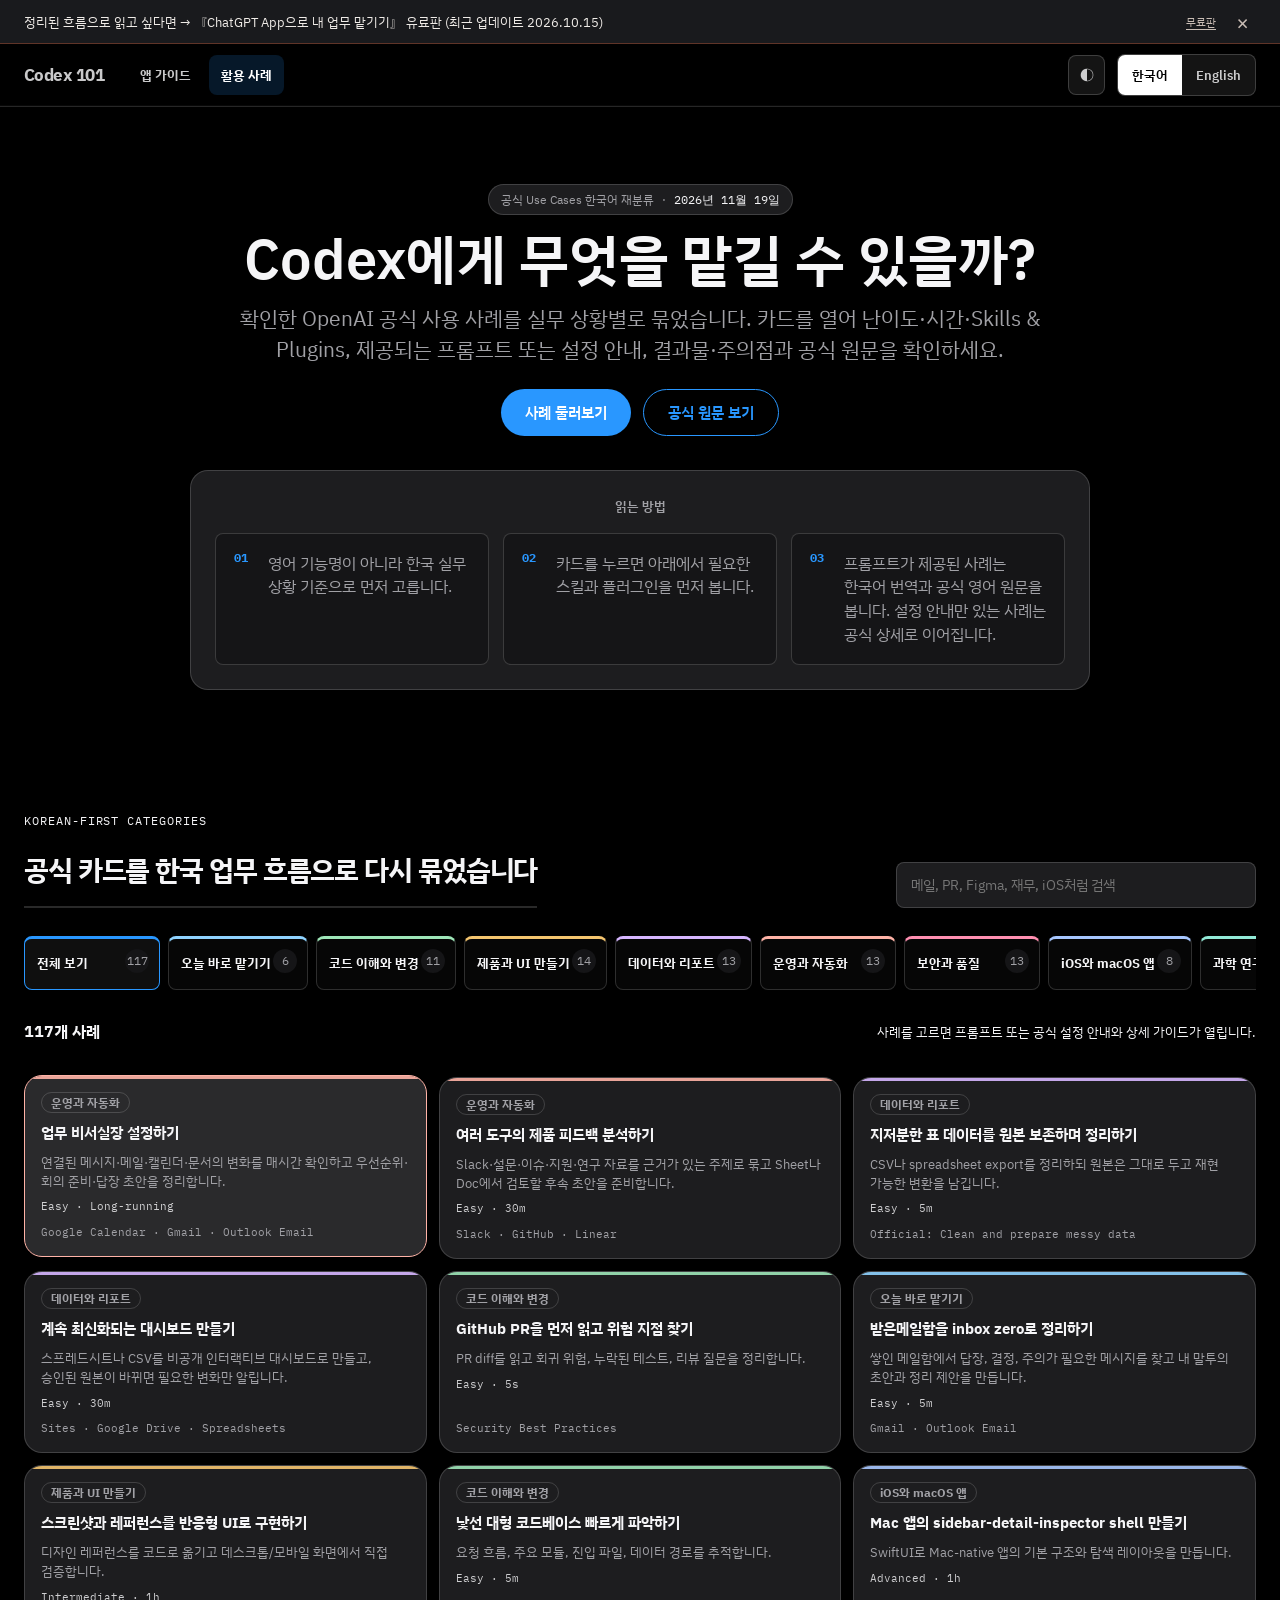
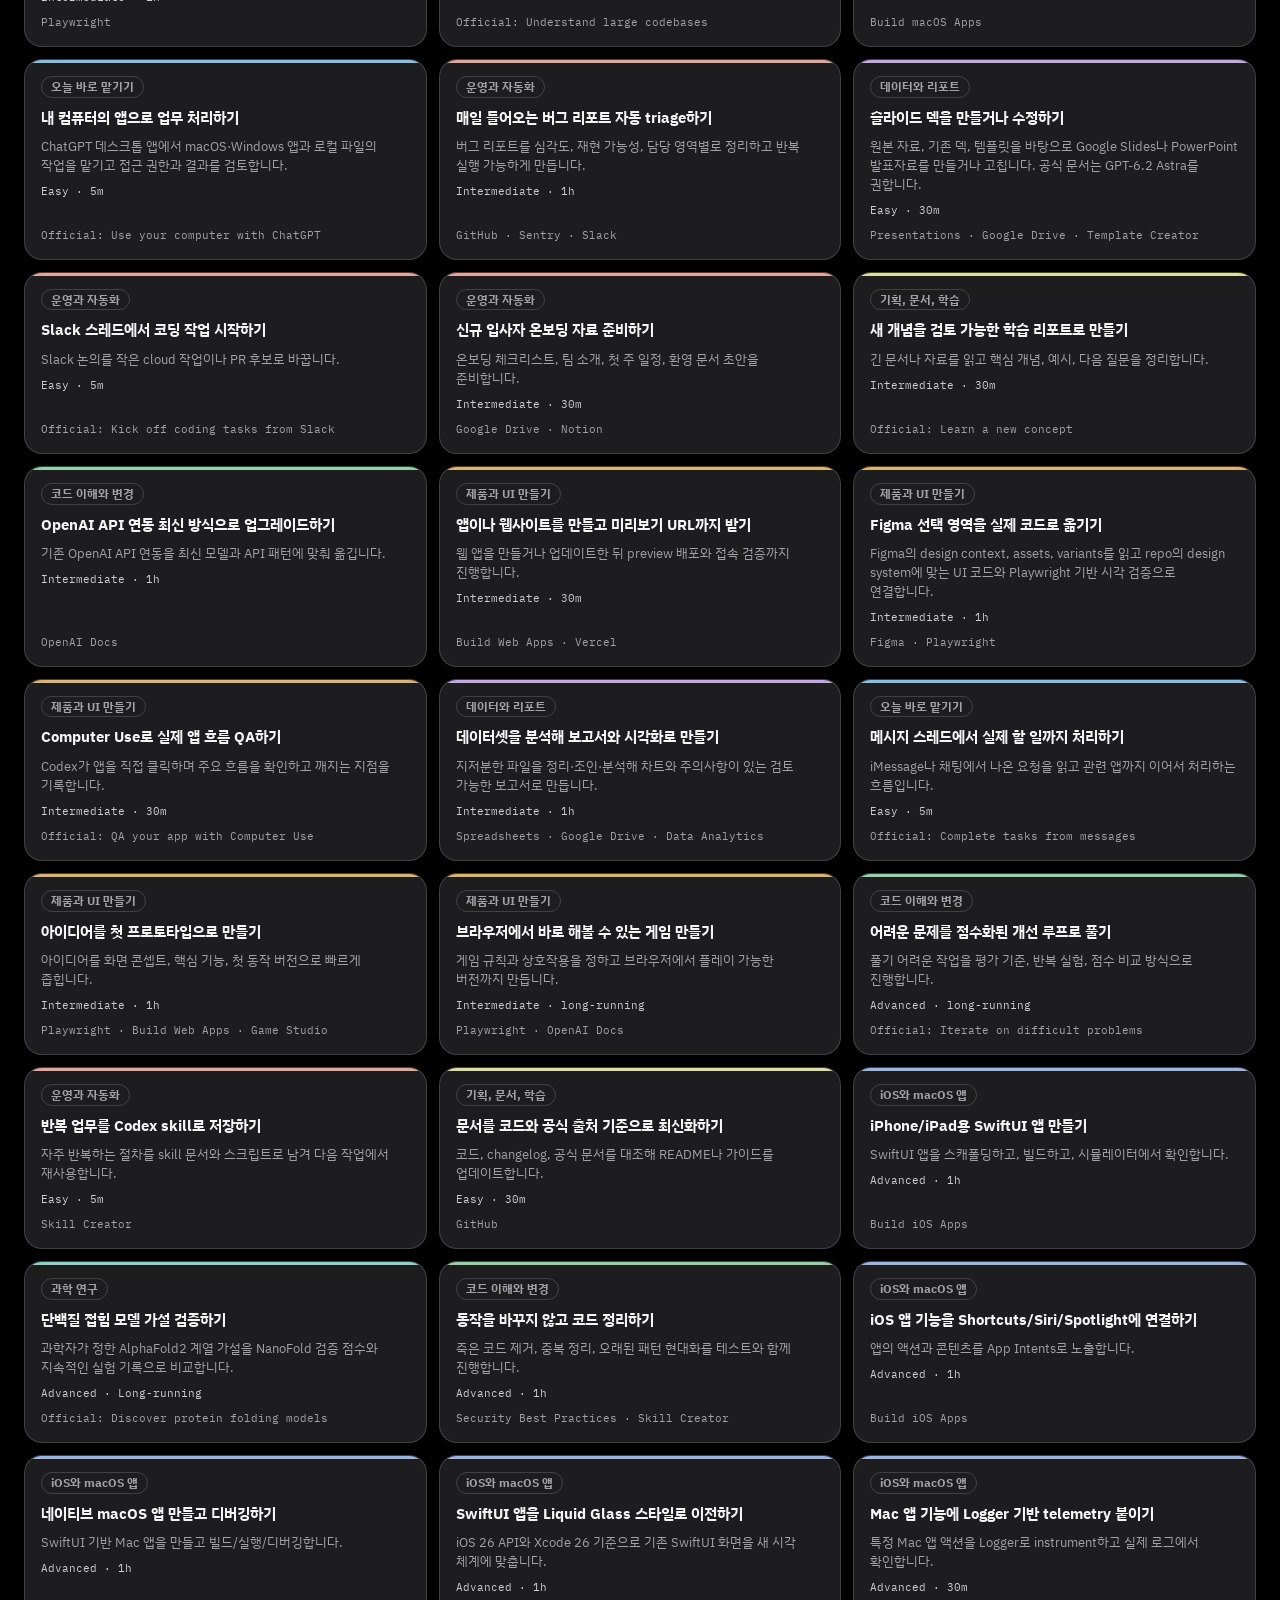
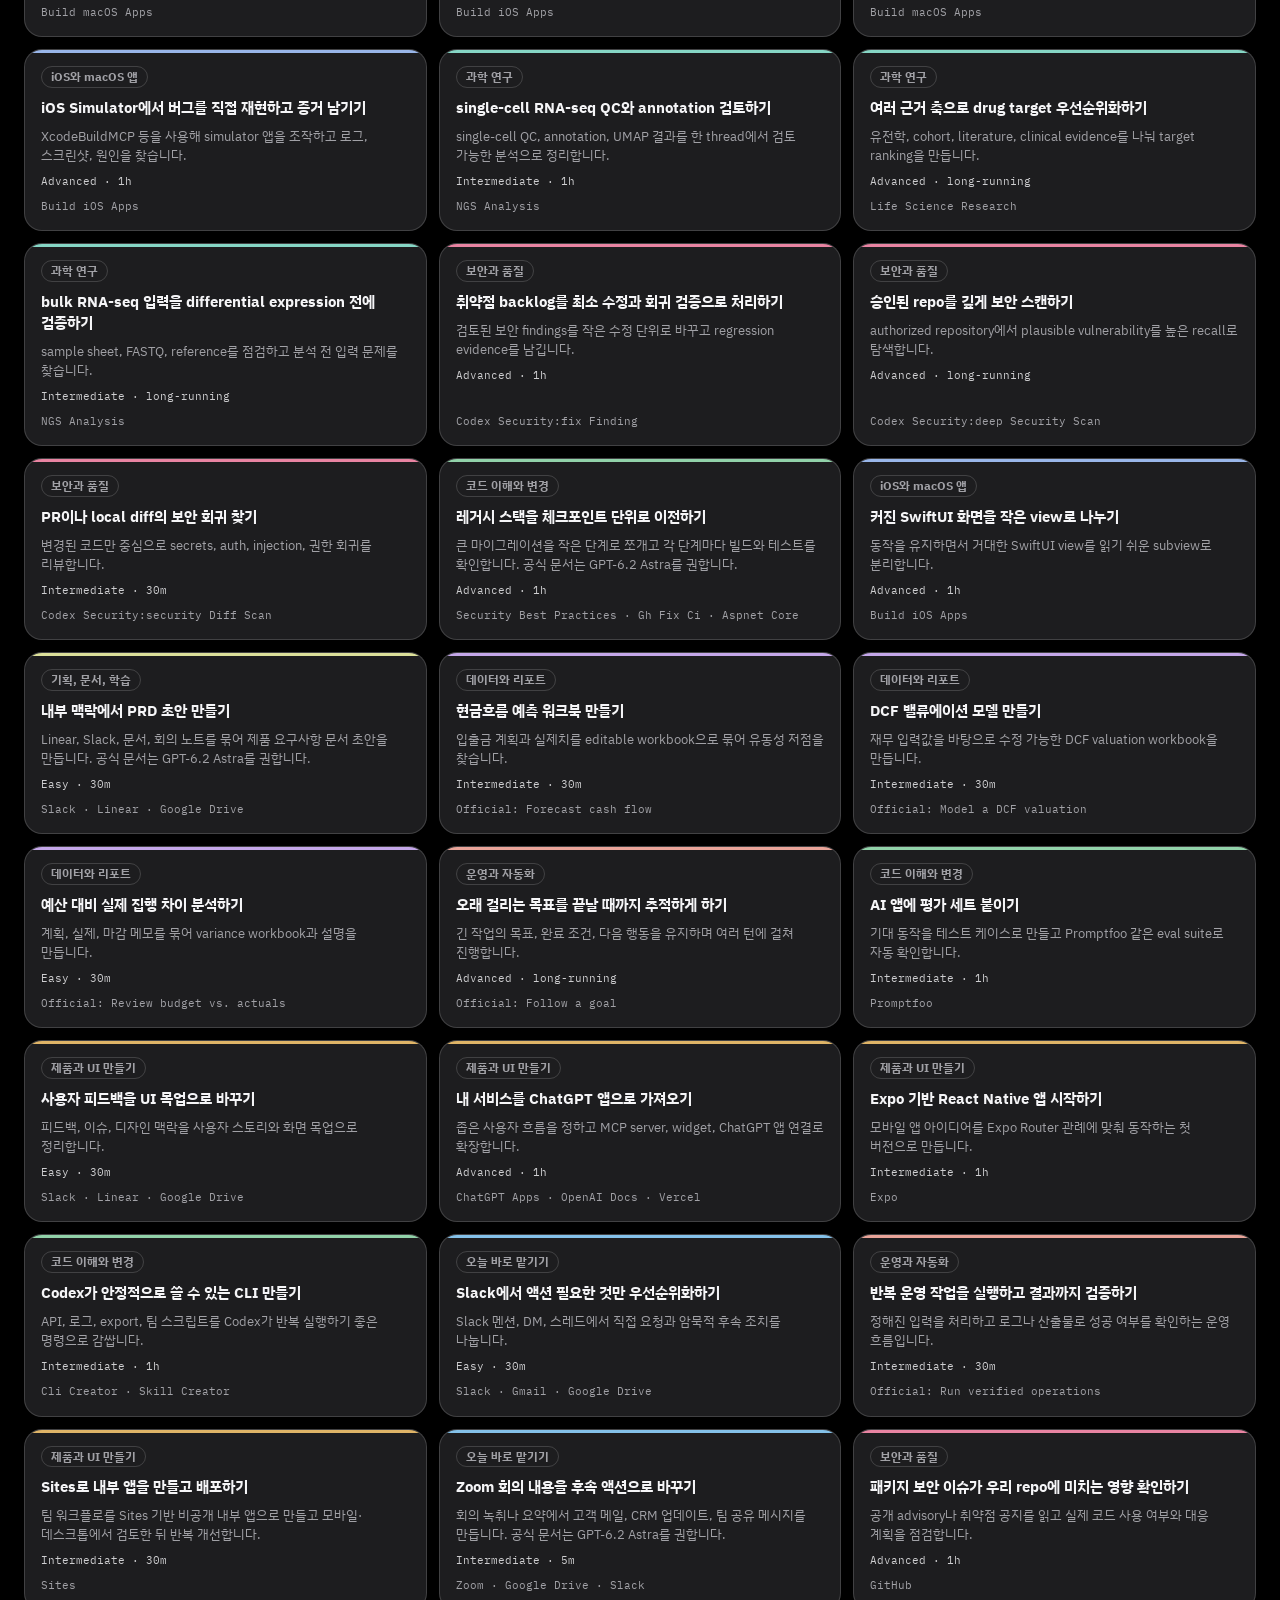
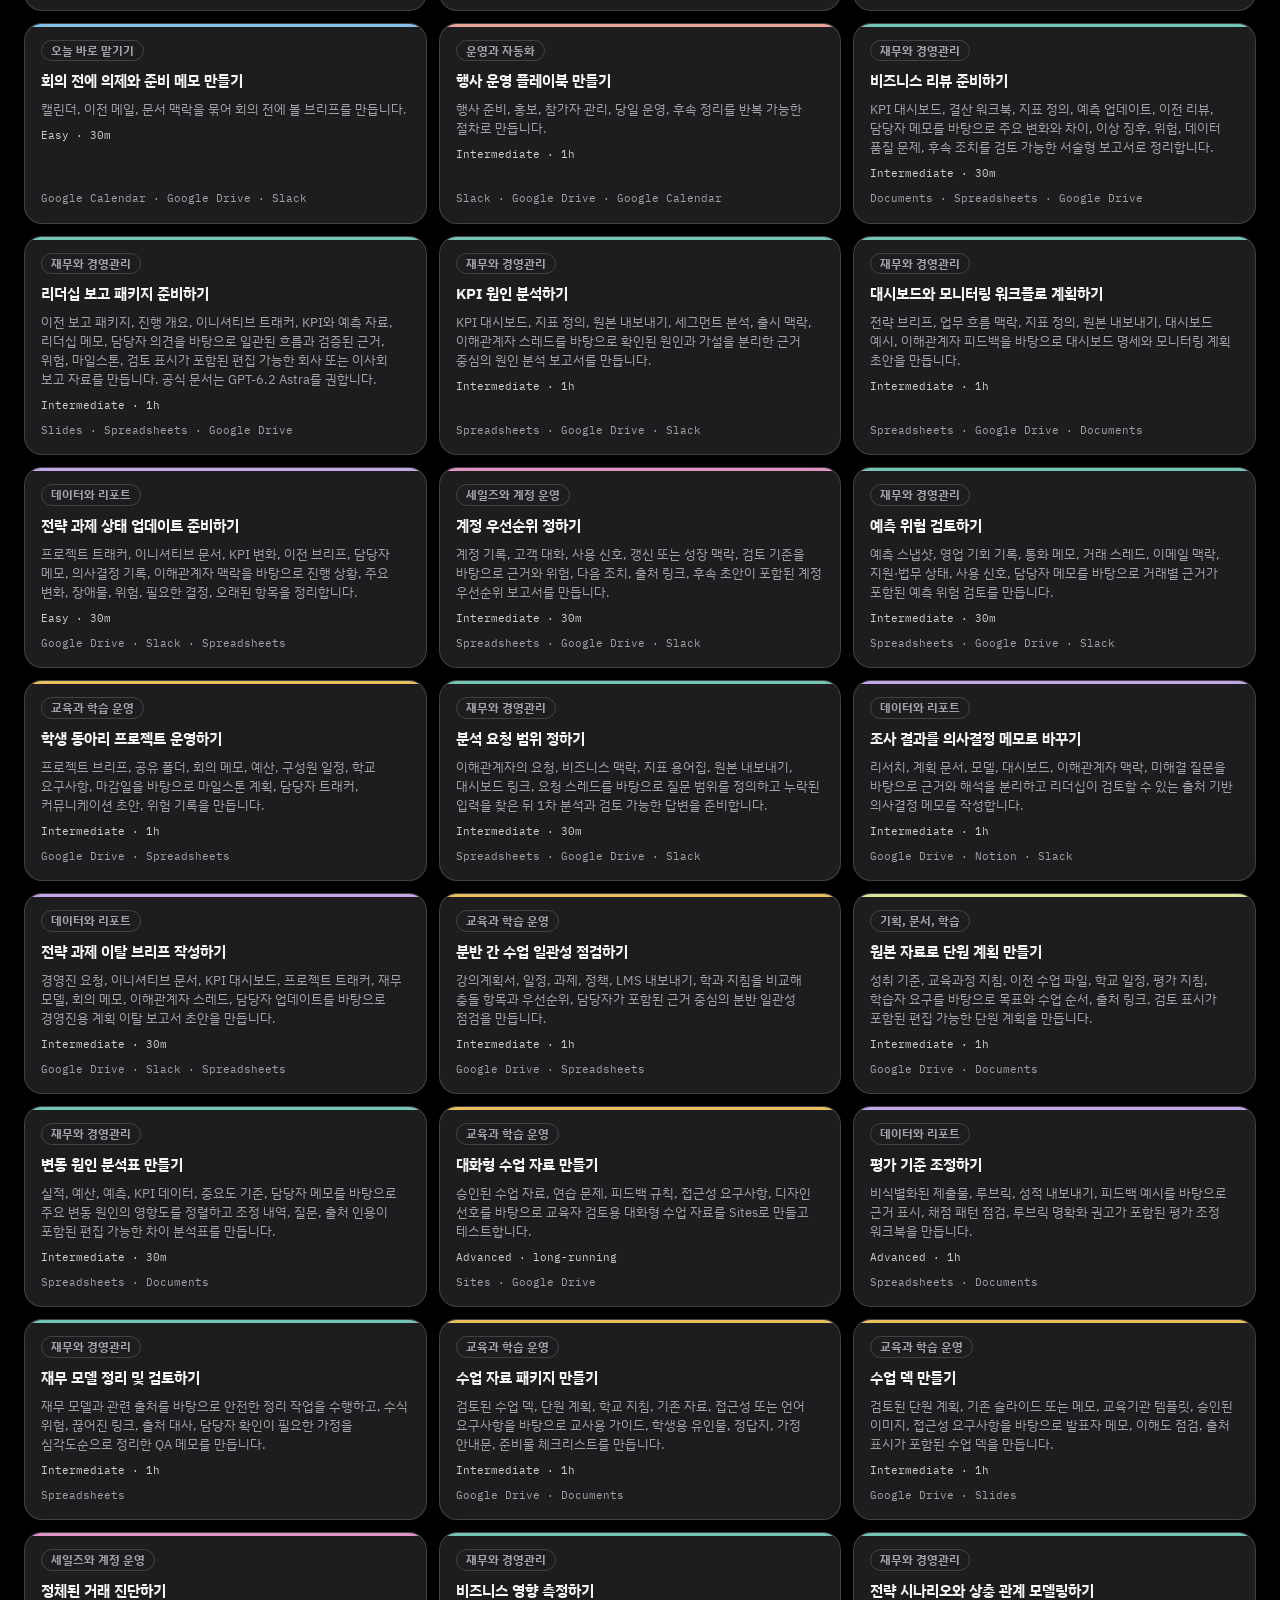
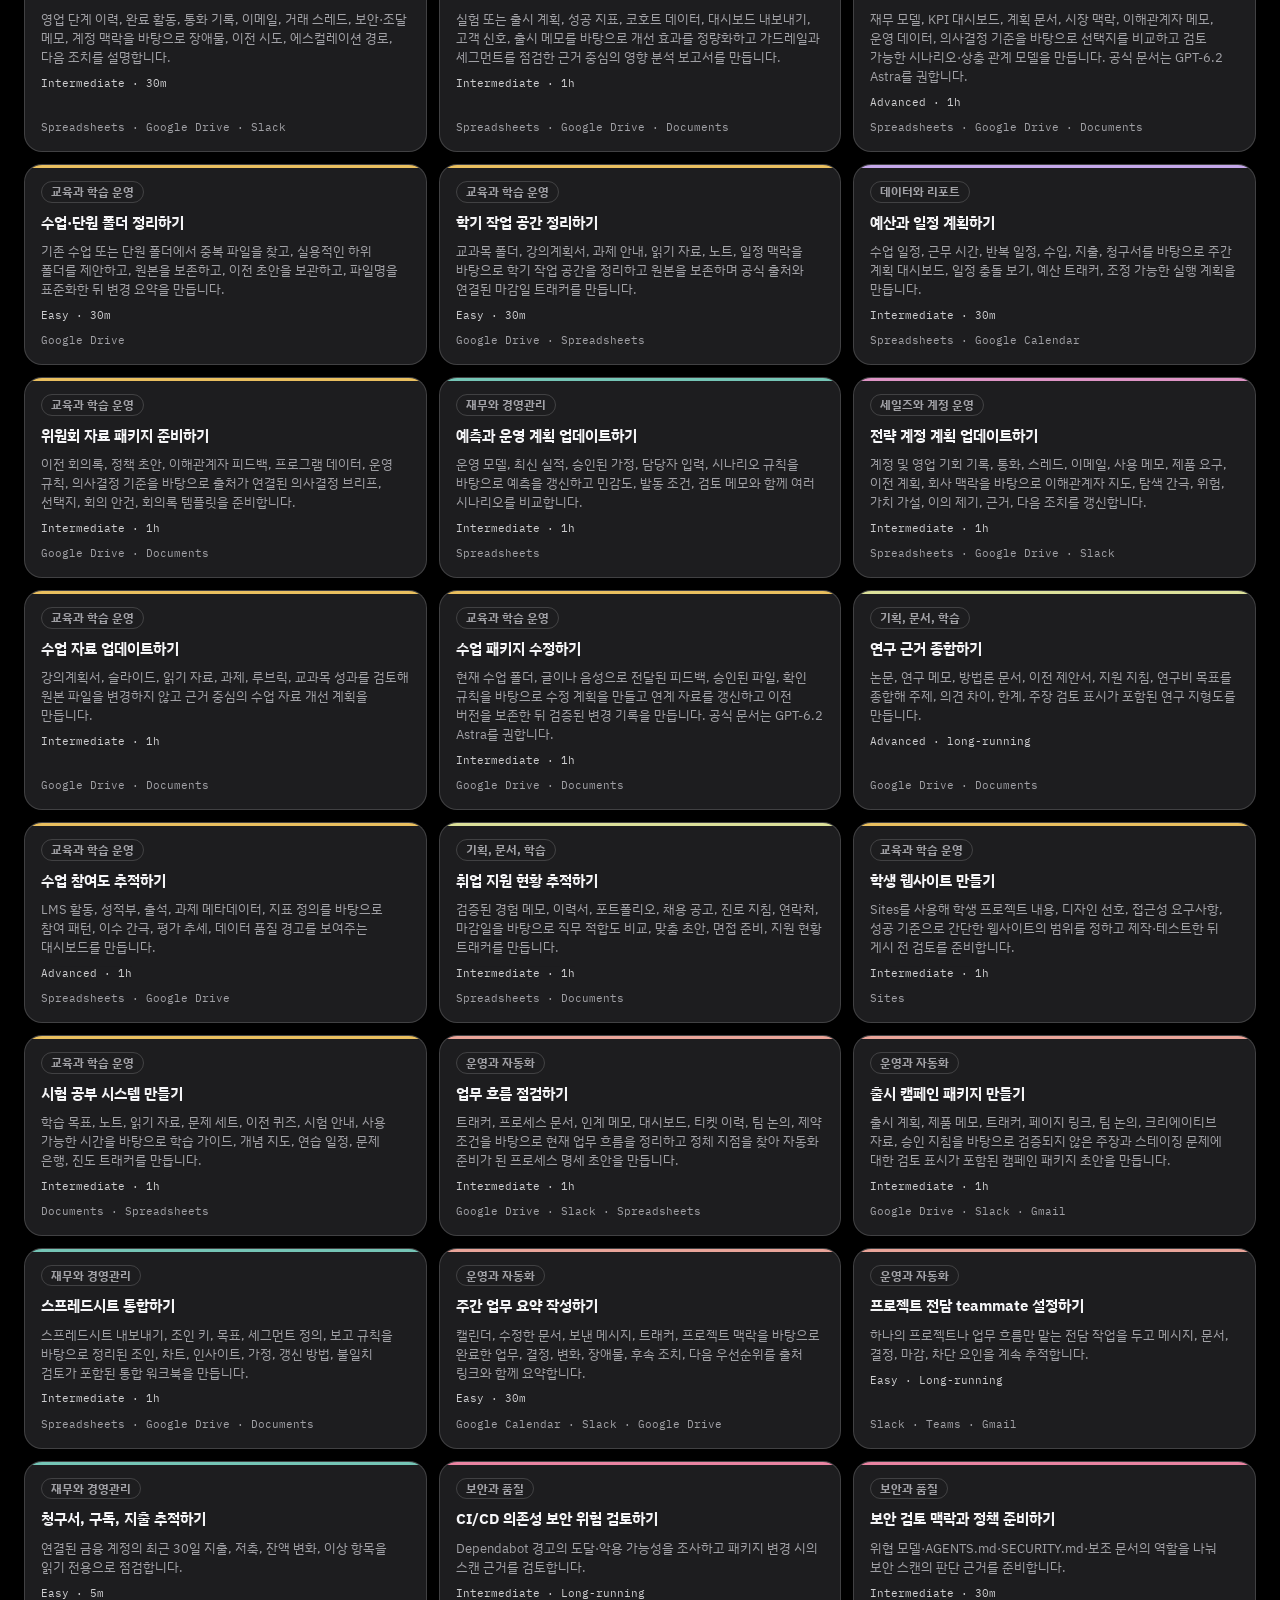
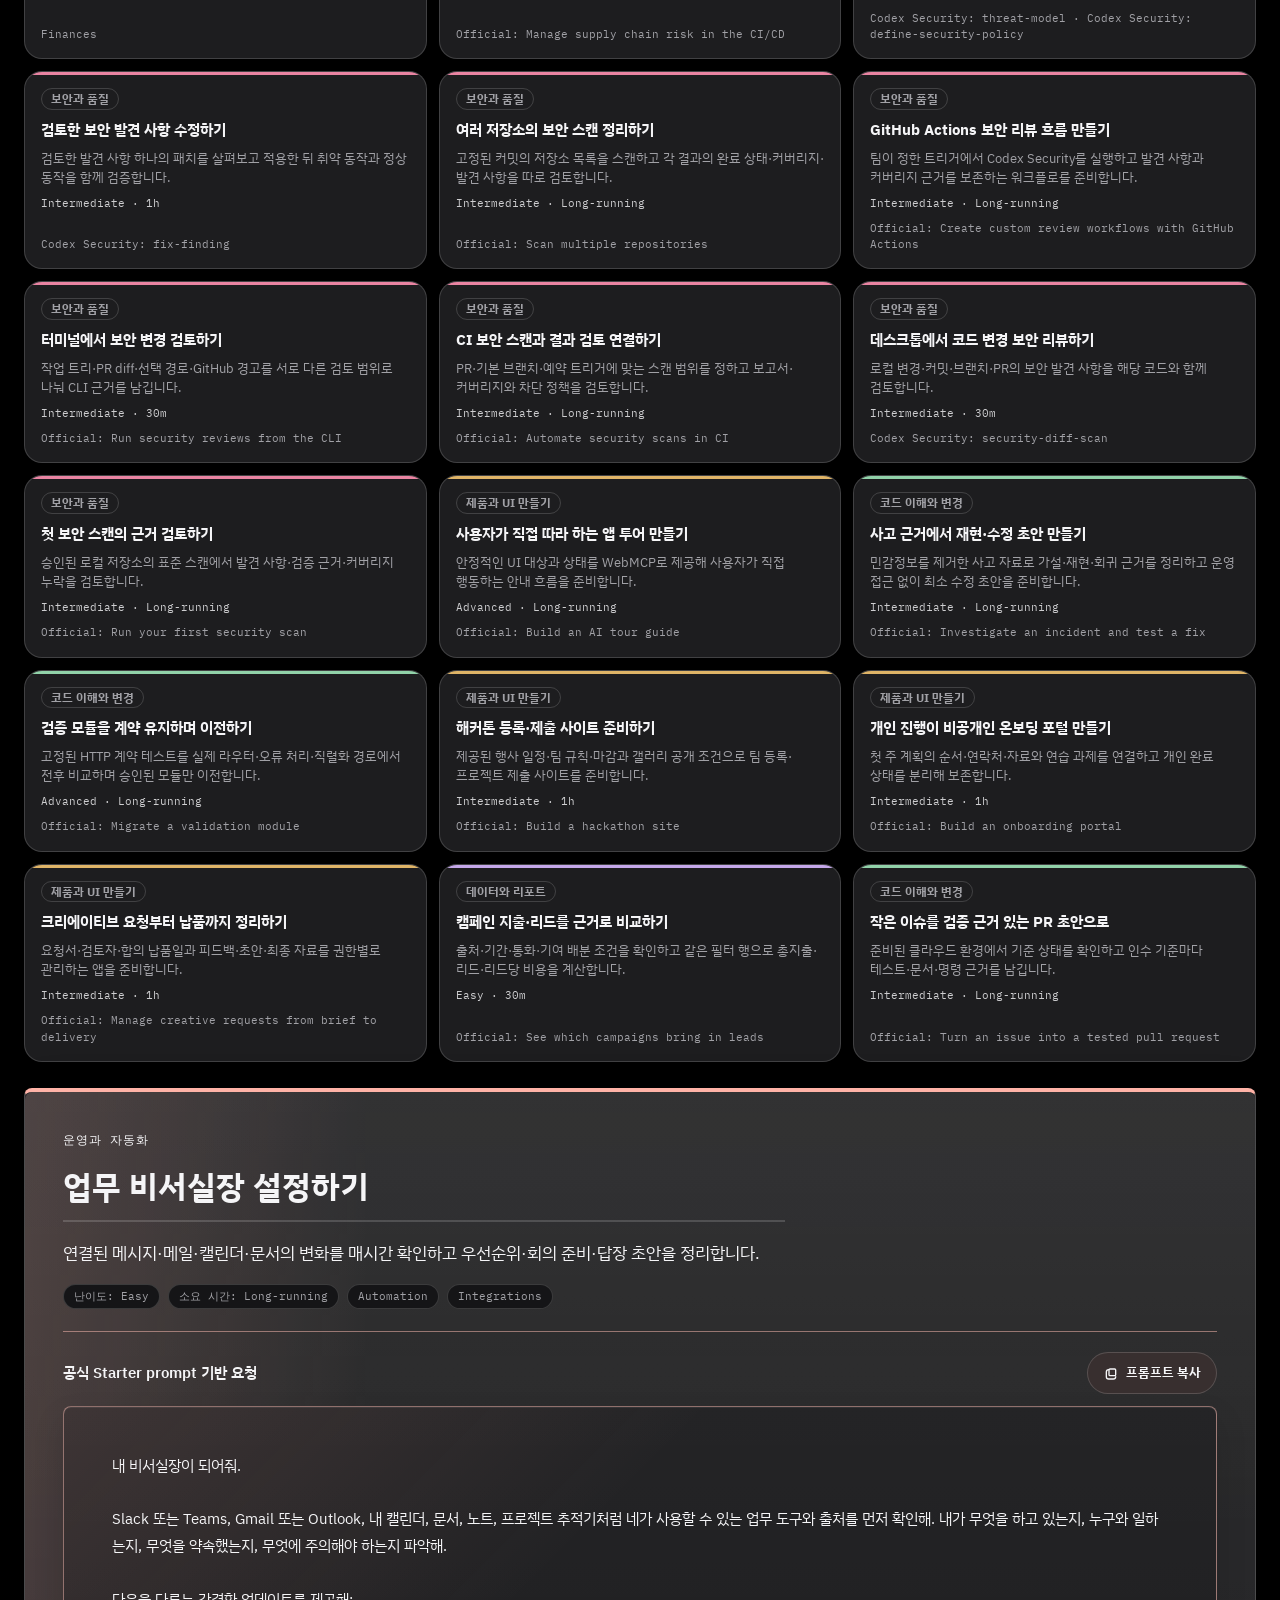
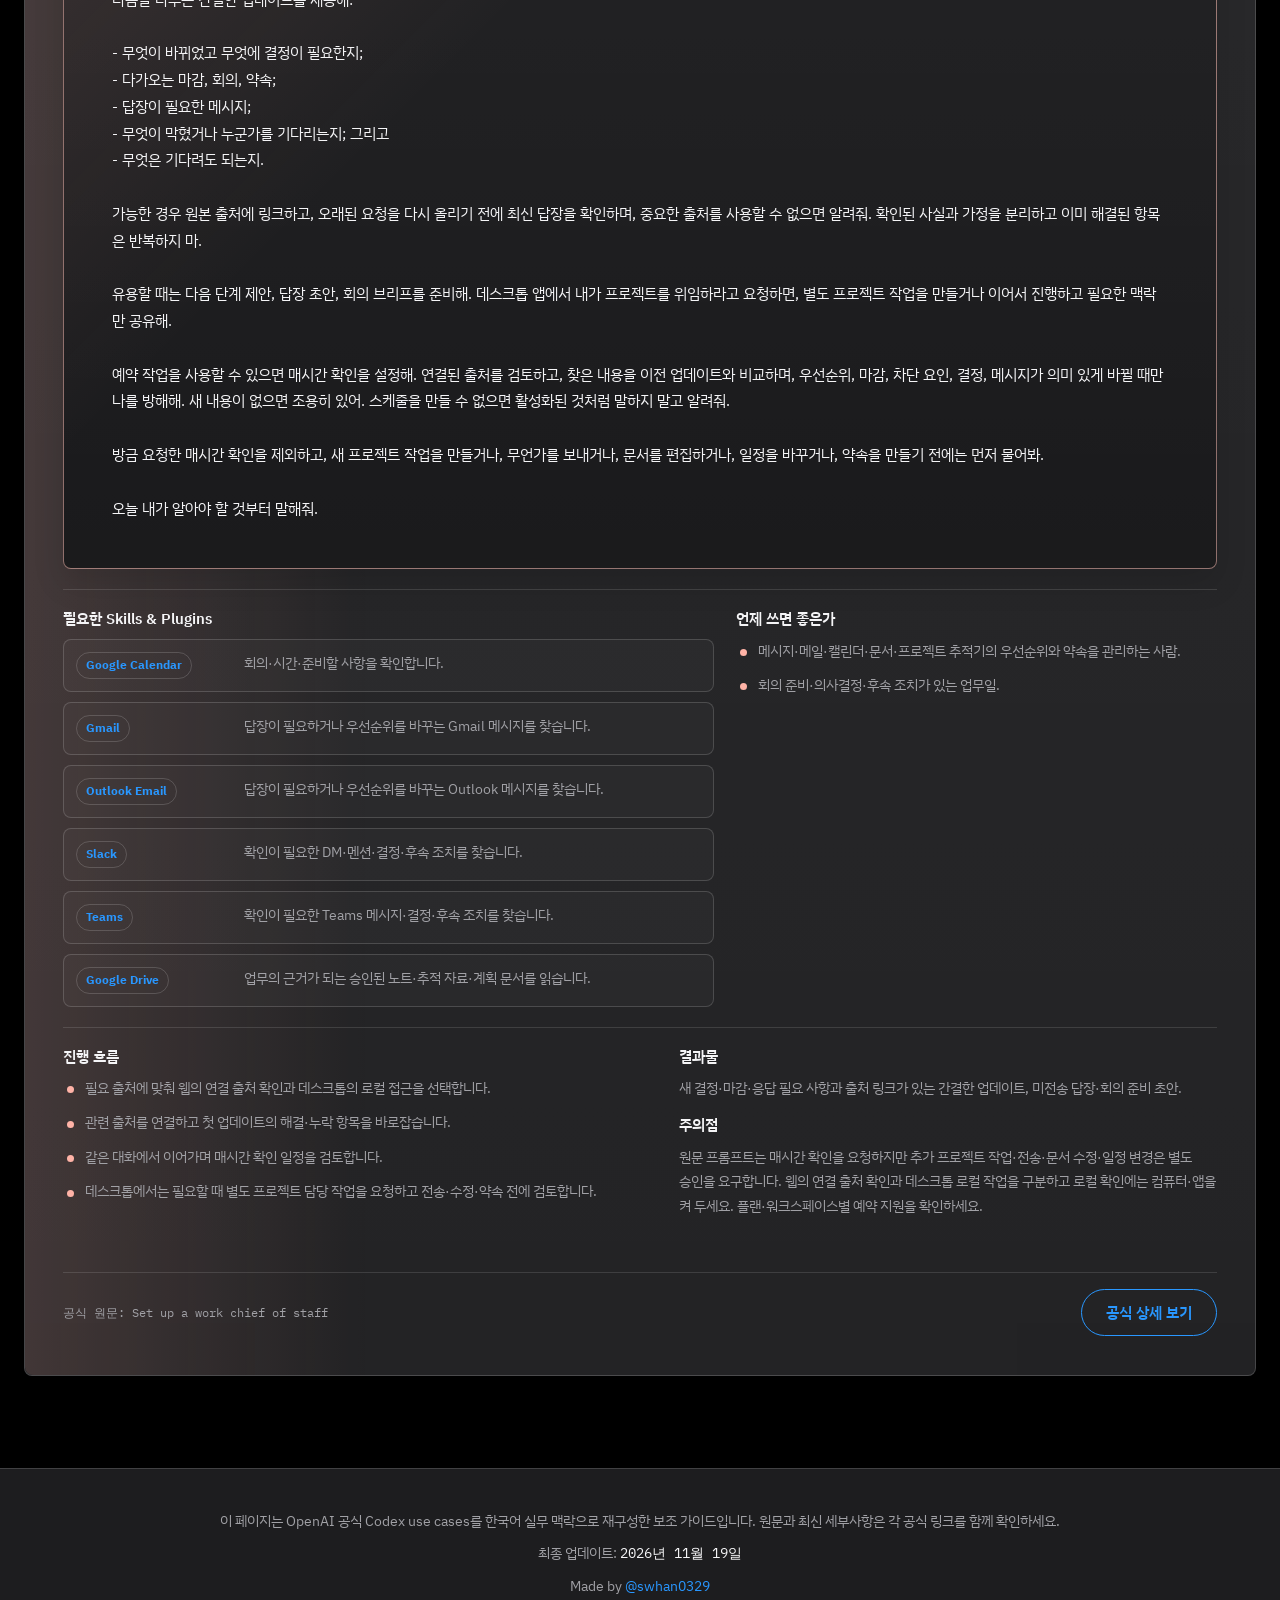
==== use-cases.html @ 2a9ac272 "docs: remove outdated Codex guide notices" ====
<!DOCTYPE html>
<html lang="ko">

<head>
    <meta charset="UTF-8" />
    <meta name="viewport" content="width=device-width, initial-scale=1.0" />
    <title>Codex 101 Use Cases — 한국어 실무 사례</title>
    <meta name="description"
        content="OpenAI Codex 공식 use cases를 한국 실무자가 바로 이해할 수 있도록 직무와 상황 중심으로 재분류한 한국어 상세 가이드입니다." />
    <meta property="og:title" content="Codex 101 Use Cases — 한국어 실무 사례" />
    <meta property="og:description"
        content="메일, 코드 리뷰, UI 구현, 데이터 분석, 운영 자동화, iOS/macOS 앱까지 Codex에게 맡길 수 있는 일을 한국어 상세 예시로 확인하세요." />
    <meta property="og:type" content="website" />
    <link rel="icon" href="images/codex_cli.png" />
    <link rel="preconnect" href="https://fonts.googleapis.com" />
    <link rel="preconnect" href="https://fonts.gstatic.com" crossorigin />
    <link
        href="https://fonts.googleapis.com/css2?family=IBM+Plex+Mono:wght@400;500&family=IBM+Plex+Sans+KR:wght@400;500;600;700&family=Space+Grotesk:wght@500;700&display=swap"
        rel="stylesheet" />
    <link rel="stylesheet" href="style.css?v=20261118-mobile-reading" />
</head>

<body data-page="use-cases" data-updated="2026-11-19">
    <a class="skip-link" href="#use-case-browser" data-i18n="skip_to_content">본문으로 바로가기</a>
    <script src="ebook-banner.js?v=20261016-ebook-banner"></script>
    <nav class="top-bar">
        <div class="top-bar-inner">
            <a href="index.html" class="logo">Codex 101</a>
            <nav class="site-nav" id="site-page-nav" aria-label="Codex 101 pages">
                <a href="index.html" class="site-nav-link" data-i18n="nav_guide">앱 가이드</a>
                <a href="use-cases.html" class="site-nav-link active" aria-current="page" data-i18n="nav_use_cases">활용 사례</a>
            </nav>
            <div class="top-bar-actions">
                <button id="theme-toggle" class="icon-btn" title="Toggle theme" aria-label="Toggle theme">🌙</button>
                <label class="mobile-language"><span class="sr-only" data-i18n="mobile_language">언어</span><select id="mobile-language"><option value="ko">KO</option><option value="en">EN</option></select></label>
                <button class="mobile-page-menu" type="button" aria-expanded="false" aria-controls="site-page-nav" data-i18n="mobile_page_menu">메뉴</button>
                <div class="lang-switch">
                    <button class="lang-btn active" data-lang="ko">한국어</button>
                    <button class="lang-btn" data-lang="en">English</button>
                </div>
            </div>
        </div>
        <div class="reading-progress" aria-hidden="true">
            <span id="reading-progress-bar" class="reading-progress-bar"></span>
        </div>
    </nav>

    <header class="use-case-hero">
        <div class="container">
            <div class="use-case-hero-grid">
                <div class="use-case-hero-copy">
                    <p class="hero-badge">
                        <span data-i18n="use_cases_hero_badge">공식 Use Cases 한국어 재분류</span>
                        <span aria-hidden="true"> · </span>
                        <span class="live-date" data-date-format="long">2026년 11월 19일</span>
                    </p>
                    <h1 class="use-case-title" data-i18n="use_cases_hero_title">Codex에게 무엇을 맡길 수 있을까?</h1>
                    <p class="use-case-lead" data-i18n="use_cases_hero_lead">확인한 OpenAI 공식 사용 사례를 실무 상황별로 묶었습니다. 카드를 열어 난이도·시간·Skills & Plugins, 제공되는 프롬프트 또는 설정 안내, 결과물·주의점과 공식 원문을 확인하세요.</p>
                    <p class="use-case-lead-mobile" data-i18n="mobile_cases_lead">업무에 맞는 사례를 검색하세요. 프롬프트·도구·주의점은 상세에서 확인합니다.</p>
                    <div class="hero-cta">
                        <a href="#use-case-browser" class="btn btn-primary" data-i18n="use_cases_hero_cta">사례 둘러보기</a>
                        <a href="https://developers.openai.com/codex/use-cases" target="_blank" rel="noopener noreferrer" class="btn btn-ghost" data-i18n="use_cases_official_cta">공식 원문 보기</a>
                    </div>
                </div>
                <aside class="use-case-source-panel" aria-label="Use case page source note">
                    <p class="use-case-source-label" data-i18n="use_cases_source_label">읽는 방법</p>
                    <ol class="use-case-source-list">
                        <li data-i18n="use_cases_source_1">영어 기능명이 아니라 한국 실무 상황 기준으로 먼저 고릅니다.</li>
                        <li data-i18n="use_cases_source_2">카드를 누르면 아래에서 필요한 스킬과 플러그인을 먼저 봅니다.</li>
                        <li data-i18n="use_cases_source_3">프롬프트가 제공된 사례는 한국어 번역과 공식 영어 원문을 봅니다. 설정 안내만 있는 사례는 공식 상세로 이어집니다.</li>
                    </ol>
                </aside>
            </div>
        </div>
    </header>

    <main class="use-case-page" id="use-case-browser" tabindex="-1" data-use-cases-root>
        <div class="container">
            <section class="use-case-section section">
                <div class="use-case-controls">
                    <div>
                        <p class="overview-kicker" data-i18n="use_cases_controls_kicker">Korean-first categories</p>
                        <h2 data-i18n="use_cases_controls_title">공식 카드를 한국 업무 흐름으로 다시 묶었습니다</h2>
                    </div>
                    <label class="use-case-search">
                        <span class="sr-only" data-i18n="use_cases_search_label">사용 사례 검색</span>
                        <input id="use-case-search" type="search" placeholder="메일, PR, Figma, 재무, iOS처럼 검색" autocomplete="off" data-i18n="use_cases_search_placeholder" />
                    </label>
                </div>

                <label class="mobile-category-picker"><span class="sr-only" data-i18n="mobile_category">카테고리</span><select id="mobile-category"></select></label>
                <div class="use-case-layout">
                    <aside class="use-case-category-rail" aria-label="Use case categories">
                        <button class="use-case-category active" type="button" data-use-case-filter="all">
                            <span class="use-case-category-main">전체 보기</span>
                            <span class="use-case-category-sub">모든 한국어 상세 사례</span>
                            <span class="use-case-category-count" data-use-case-count="all">117</span>
                        </button>
                        <div id="use-case-categories" class="use-case-category-list"></div>
                    </aside>

                    <div class="use-case-workbench">
                        <section class="use-case-results" aria-label="Use case cards">
                            <div class="use-case-results-head">
                                <p id="use-case-result-label" class="use-case-result-label" aria-live="polite">117개 사례</p>
                                <p class="use-case-result-note" data-i18n="use_cases_result_note">사례를 고르면 프롬프트 또는 공식 설정 안내와 상세 가이드가 열립니다.</p>
                            </div>
                            <div id="use-case-grid" class="use-case-grid"></div>
                        </section>

                        <aside id="use-case-detail" class="use-case-detail" aria-live="polite">
                            <div class="use-case-detail-empty">
                                <p class="overview-kicker" data-i18n="use_cases_empty_kicker">Detail</p>
                                <h2 data-i18n="use_cases_empty_title">왼쪽에서 사례를 선택하세요</h2>
                                <p data-i18n="use_cases_empty_desc">선택한 사례의 공식 태그, Skills & Plugins, 제공되는 Starter prompt 또는 설정 안내, 결과물, 주의점과 원문 링크가 표시됩니다.</p>
                            </div>
                        </aside>
                    </div>
                </div>
            </section>
        </div>
    </main>

    <footer class="footer">
        <div class="container">
            <p class="footer-contrib" data-i18n="use_cases_footer_contrib">이 페이지는 OpenAI 공식 Codex use cases를 한국어 실무 맥락으로 재구성한 보조 가이드입니다. 원문과 최신 세부사항은 각 공식 링크를 함께 확인하세요.</p>
            <p class="footer-meta">
                <span data-i18n="footer_date_prefix">최종 업데이트</span>:
                <span class="live-date" data-date-format="long">2026년 11월 19일</span>
            </p>
            <p class="footer-meta">Made by <a href="https://github.com/swhan0329" target="_blank">@swhan0329</a></p>
        </div>
    </footer>

    <script src="i18n.js?v=20261124-remove-notices"></script>
    <script src="use-cases-data.js?v=20261119-retired-case"></script>
    <script src="app.js?v=20261118-mobile-reading"></script>
</body>

</html>
---- style.css ----
/* === Design Tokens === */
:root {
    --bg: #000000;
    --bg-card: #111317;
    --bg-code: #171a1f;
    --bg-hover: #1c2027;
    --text: #e7ecf3;
    --text-dim: #96a0b2;
    --text-code: #cccccc;
    --accent: #ffffff;
    --accent-light: #d7dfec;
    --accent-glow: rgba(255, 255, 255, .06);
    --border: rgba(201, 211, 228, .16);
    --line-soft: rgba(201, 211, 228, .08);
    --hero-warm: rgba(255, 255, 255, .04);
    --hero-cool: rgba(148, 163, 184, .05);
    --green: #4ade80;
    --red: #f87171;
    --yellow: #fbbf24;
    --radius: 12px;
    --radius-sm: 8px;
    --font: 'IBM Plex Sans KR', -apple-system, BlinkMacSystemFont, sans-serif;
    --display: 'Space Grotesk', 'IBM Plex Sans KR', sans-serif;
    --mono: 'IBM Plex Mono', monospace;
    --max-w: 960px;
}

[data-theme="light"] {
    --bg: #f1efeb;
    --bg-card: rgba(255, 255, 255, .78);
    --bg-code: #e9e5de;
    --bg-hover: #e4dfd7;
    --text: #17181d;
    --text-dim: #5b6270;
    --text-code: #333333;
    --border: rgba(23, 24, 29, .12);
    --line-soft: rgba(23, 24, 29, .08);
    --accent: #000000;
    --accent-light: #333333;
    --accent-glow: rgba(0, 0, 0, .04);
    --hero-warm: rgba(23, 24, 29, .035);
    --hero-cool: rgba(91, 98, 112, .035);
}

/* === Reset === */
*,
*::before,
*::after {
    box-sizing: border-box;
    margin: 0;
    padding: 0;
}

html {
    scroll-behavior: smooth;
    scroll-padding-top: 72px;
    overflow-x: hidden;
}

body {
    font-family: var(--font);
    background:
        radial-gradient(circle at top left, var(--hero-warm), transparent 26%),
        radial-gradient(circle at top right, var(--hero-cool), transparent 24%),
        linear-gradient(180deg, rgba(255, 255, 255, .015), transparent 28%),
        var(--bg);
    color: var(--text);
    line-height: 1.7;
    -webkit-font-smoothing: antialiased;
    overflow-x: hidden;
}

/* Legacy daily-update toggle was intentionally removed; keep it hidden if cached markup reappears. */
.overview-update-log {
    display: none !important;
}

[data-page="home"] {
    --max-w: 1380px;
}

[data-page="prompting"] {
    --max-w: 1280px;
}

a {
    color: var(--accent-light);
    text-decoration: none;
}

a:hover {
    text-decoration: underline;
}

img {
    max-width: 100%;
}

.container {
    max-width: var(--max-w);
    margin: 0 auto;
    padding: 0 24px;
}

/* === Ebook announcement (normal flow; the existing sticky header stays at top: 0) === */
.ebook-banner {
    --ebook-bg: #191a1d;
    --ebook-text: #f0ece8;
    --ebook-muted: #c9bdb5;
    background: var(--ebook-bg);
    border-bottom: 1px solid rgba(226, 100, 62, .35);
}

[data-theme="light"] .ebook-banner {
    --ebook-bg: #faf4ef;
    --ebook-text: #332a26;
    --ebook-muted: #6b5145;
}

.ebook-banner-inner {
    display: grid;
    grid-template-columns: minmax(0, 1fr) auto 28px;
    align-items: center;
    gap: 12px;
    max-width: var(--max-w);
    min-height: 43px;
    margin-inline: auto;
    padding: 5px 24px;
    font-size: 13px;
    line-height: 18px;
}

body[data-page] .ebook-banner-paid {
    min-width: 0;
    color: var(--ebook-text);
    overflow-wrap: anywhere;
}

body[data-page] .ebook-banner-free {
    color: var(--ebook-muted);
    font-size: 11px;
    white-space: nowrap;
    text-decoration: underline;
    text-underline-offset: 3px;
}

.ebook-banner-close {
    display: grid;
    place-items: center;
    width: 28px;
    height: 32px;
    padding: 0;
    border: 0;
    border-radius: 4px;
    background: transparent;
    color: var(--ebook-muted);
    font: inherit;
    font-size: 22px;
    cursor: pointer;
}

.ebook-banner-close:hover {
    background: rgba(226, 100, 62, .12);
    color: var(--ebook-text);
}

.ebook-banner :is(a, button):focus-visible {
    outline: 2px solid #e2643e;
    outline-offset: 2px;
}

@media (max-width: 760px) {
    .ebook-banner-inner {
        gap: 8px;
        padding: 5px 12px;
        font-size: 11px;
        line-height: 16px;
    }
}

/* === Top Bar === */
.top-bar {
    position: sticky;
    top: 0;
    z-index: 100;
    background: rgba(9, 11, 14, .78);
    backdrop-filter: blur(16px);
    border-bottom: 1px solid var(--line-soft);
}

[data-theme="light"] .top-bar {
    background: rgba(245, 241, 232, .82);
}

.top-bar-inner {
    max-width: var(--max-w);
    margin: 0 auto;
    padding: 0 24px;
    display: flex;
    align-items: center;
    justify-content: space-between;
    height: 62px;
}

.logo {
    font-family: var(--display);
    font-weight: 700;
    font-size: 1.18rem;
    color: var(--text);
    letter-spacing: -.03em;
}

.logo:hover {
    text-decoration: none;
    color: var(--accent-light);
}

.site-nav {
    display: flex;
    align-items: center;
    gap: 6px;
    margin-left: 24px;
    margin-right: auto;
}

.site-nav-link {
    display: inline-flex;
    align-items: center;
    min-height: 34px;
    padding: 6px 12px;
    border-radius: var(--radius-sm);
    color: var(--text-dim);
    font-size: .82rem;
    font-weight: 700;
    transition: .2s;
}

.site-nav-link:hover {
    color: var(--text);
    background: var(--accent-glow);
    text-decoration: none;
}

.site-nav-link.active {
    color: var(--bg);
    background: var(--accent);
}

.top-bar-actions {
    display: flex;
    gap: 12px;
    align-items: center;
}

.reading-progress {
    position: absolute;
    left: 0;
    right: 0;
    bottom: -1px;
    height: 2px;
    background: rgba(255, 255, 255, .03);
    overflow: hidden;
}

[data-theme="light"] .reading-progress {
    background: rgba(23, 24, 29, .05);
}

.reading-progress-bar {
    display: block;
    width: 100%;
    height: 100%;
    transform: scaleX(0);
    transform-origin: left center;
    background: linear-gradient(90deg, rgba(17, 24, 39, .92) 0%, rgba(89, 96, 106, .72) 100%);
}

.icon-btn {
    background: rgba(255, 255, 255, .03);
    border: 1px solid var(--border);
    border-radius: var(--radius-sm);
    padding: 6px 10px;
    cursor: pointer;
    font-size: .9rem;
    color: var(--text);
    transition: .2s;
}

.icon-btn:hover {
    border-color: var(--accent);
    background: var(--accent-glow);
}

.lang-switch {
    display: flex;
    border: 1px solid var(--border);
    border-radius: var(--radius-sm);
    overflow: hidden;
}

.lang-btn {
    background: none;
    border: none;
    padding: 6px 14px;
    cursor: pointer;
    font-size: .8rem;
    font-weight: 600;
    color: var(--text-dim);
    transition: .2s;
    font-family: var(--font);
}

.lang-btn.active {
    background: var(--accent);
    color: var(--bg);
}

.lang-btn:hover:not(.active) {
    background: var(--accent-glow);
}

/* === Hero === */
.hero {
    position: relative;
    padding: 84px 0 52px;
    text-align: left;
    overflow: hidden;
    background:
        radial-gradient(circle at 12% 8%, var(--hero-warm), transparent 30%),
        radial-gradient(circle at 88% 10%, var(--hero-cool), transparent 26%),
        linear-gradient(180deg, rgba(255, 255, 255, .025), transparent 62%);
}

.hero-glow {
    position: absolute;
    top: -140px;
    right: -110px;
    width: 560px;
    height: 560px;
    border-radius: 50%;
    background: radial-gradient(circle, rgba(255, 255, 255, .06) 0%, transparent 68%);
    pointer-events: none;
}

.hero-layout {
    position: relative;
    display: grid;
    grid-template-columns: minmax(0, 1.15fr) minmax(300px, .85fr);
    gap: 32px;
    align-items: end;
}

.hero-copy {
    min-width: 0;
}

.hero-badge {
    display: inline-flex;
    align-items: center;
    gap: 8px;
    padding: 7px 16px;
    border-radius: 20px;
    background: rgba(10, 12, 16, .54);
    border: 1px solid rgba(255, 255, 255, .18);
    font-size: .79rem;
    font-weight: 600;
    color: var(--accent-light);
    margin-bottom: 20px;
}

.live-date {
    font-family: var(--mono);
    color: var(--text);
}

.hero-title {
    max-width: 9.6em;
    font-family: var(--display);
    font-size: clamp(2.8rem, 6vw, 4.9rem);
    font-weight: 700;
    letter-spacing: -.05em;
    line-height: .97;
    margin-bottom: 16px;
}

.hero-sub {
    font-size: 1.08rem;
    color: var(--text-dim);
    line-height: 1.6;
    max-width: 640px;
    margin: 0 0 28px;
}

.hero-cta {
    display: flex;
    gap: 12px;
    justify-content: flex-start;
    flex-wrap: wrap;
}

.hero-jump-wrap {
    display: grid;
    gap: 14px;
    justify-items: start;
    margin-top: 28px;
}

.hero-jump-kicker {
    font-family: var(--mono);
    font-size: .74rem;
    letter-spacing: .08em;
    text-transform: uppercase;
    color: var(--text-dim);
}

.hero-jump-list {
    display: flex;
    flex-wrap: wrap;
    justify-content: flex-start;
    gap: 10px;
    max-width: 780px;
}

.hero-jump {
    display: inline-flex;
    align-items: center;
    gap: 10px;
    padding: 11px 15px;
    border: 1px solid rgba(255, 255, 255, .08);
    border-radius: 999px;
    background: rgba(12, 14, 18, .34);
    color: var(--text);
    transition: .2s;
    backdrop-filter: blur(12px);
}

.hero-jump:hover {
    border-color: var(--accent);
    background: rgba(255, 255, 255, .08);
    text-decoration: none;
    transform: translateY(-1px);
}

.hero-jump-num {
    font-family: var(--mono);
    font-size: .72rem;
    color: var(--accent-light);
    letter-spacing: .05em;
}

.hero-jump-text {
    font-size: .88rem;
    line-height: 1.2;
    overflow-wrap: anywhere;
    word-break: keep-all;
}

.hero-rail {
    display: grid;
    gap: 14px;
    min-width: 0;
}

.hero-rail-card,
.hero-path-card,
.hero-signal {
    border: 1px solid var(--border);
    border-radius: 22px;
    background:
        linear-gradient(180deg, rgba(255, 255, 255, .045), rgba(255, 255, 255, .015)),
        rgba(8, 10, 14, .42);
    backdrop-filter: blur(18px);
    box-shadow: 0 18px 36px rgba(0, 0, 0, .12);
}

.hero-rail-intro {
    padding: 22px 22px 20px;
}

.hero-rail-kicker {
    margin-bottom: 10px;
    font-family: var(--mono);
    font-size: .72rem;
    letter-spacing: .08em;
    text-transform: uppercase;
    color: var(--accent-light);
}

.hero-rail-title {
    font-family: var(--display);
    font-size: 1.5rem;
    line-height: 1.08;
    letter-spacing: -.04em;
    margin-bottom: 10px;
    overflow-wrap: anywhere;
    word-break: keep-all;
}

.hero-rail-desc {
    margin: 0;
    color: var(--text-dim);
    font-size: .95rem;
    line-height: 1.65;
    overflow-wrap: anywhere;
    word-break: keep-all;
}

.hero-path-grid {
    display: grid;
    gap: 12px;
}

.hero-path-card {
    display: grid;
    gap: 8px;
    min-width: 0;
    padding: 18px 18px 16px;
    color: var(--text);
    transition: .2s;
}

.hero-path-card:hover {
    transform: translateY(-2px);
    border-color: rgba(255, 255, 255, .28);
    text-decoration: none;
}

.hero-path-tag {
    font-family: var(--mono);
    font-size: .72rem;
    letter-spacing: .08em;
    text-transform: uppercase;
    color: var(--text-dim);
}

.hero-path-title {
    font-size: 1rem;
    line-height: 1.35;
    overflow-wrap: anywhere;
    word-break: keep-all;
}

.hero-path-desc {
    color: var(--text-dim);
    font-size: .88rem;
    line-height: 1.6;
    overflow-wrap: anywhere;
    word-break: keep-all;
}

.hero-signal-row {
    display: grid;
    grid-template-columns: repeat(3, minmax(0, 1fr));
    gap: 12px;
}

.hero-signal {
    min-width: 0;
    padding: 15px 14px 13px;
}

.hero-signal-value {
    display: block;
    font-family: var(--display);
    font-size: 1.2rem;
    letter-spacing: -.04em;
    overflow-wrap: anywhere;
    word-break: break-word;
}

.hero-signal-label {
    display: block;
    margin-top: 4px;
    font-size: .76rem;
    line-height: 1.45;
    color: var(--text-dim);
    overflow-wrap: anywhere;
    word-break: keep-all;
}

[data-theme="light"] .hero-badge {
    background: rgba(255, 255, 255, .68);
    border-color: rgba(23, 24, 29, .1);
}

[data-theme="light"] .hero-jump {
    background: rgba(255, 255, 255, .58);
    border-color: rgba(23, 24, 29, .1);
}

[data-theme="light"] .hero-rail-card,
[data-theme="light"] .hero-path-card,
[data-theme="light"] .hero-signal {
    background:
        linear-gradient(180deg, rgba(255, 255, 255, .86), rgba(255, 255, 255, .76)),
        rgba(255, 255, 255, .76);
}

[data-theme="light"] .hero-path-tag {
    color: rgba(23, 24, 29, .48);
}

.guide-hero .container {
    max-width: 920px;
}

.guide-hero-meta {
    display: flex;
    align-items: center;
    justify-content: center;
    flex-wrap: wrap;
    gap: 10px;
    margin-top: 18px;
}

.guide-hero-stat,
.guide-hero-note {
    display: inline-flex;
    align-items: center;
    border-radius: 999px;
    border: 1px solid var(--border);
    background: var(--bg-card);
    padding: 7px 12px;
    font-size: .82rem;
}

.guide-hero-stat {
    font-family: var(--mono);
    color: var(--accent-light);
    letter-spacing: .04em;
}

.guide-hero-note {
    color: var(--text-dim);
}

.btn {
    display: inline-flex;
    align-items: center;
    gap: 6px;
    padding: 12px 24px;
    border-radius: var(--radius-sm);
    font-weight: 600;
    font-size: .9rem;
    transition: .2s;
    font-family: var(--font);
}

.btn-primary {
    background: var(--accent);
    color: var(--bg);
}

.btn-secondary {
    background: transparent;
    color: var(--accent);
    border: 1.5px solid var(--accent);
    font-weight: 600;
}

.btn-secondary:hover {
    background: var(--accent);
    color: var(--bg);
}

.waitlist-box {
    display: flex;
    flex-direction: column;
    align-items: flex-start;
    gap: 12px;
    margin-top: 14px;
}

.waitlist-box .btn {
    display: inline-flex;
    align-items: center;
    justify-content: center;
    text-align: center;
}

.btn-primary:hover {
    background: var(--accent-light);
    text-decoration: none;
    transform: translateY(-1px);
}

.btn-ghost {
    border: 1px solid var(--border);
    color: var(--text);
}

.btn-ghost:hover {
    border-color: var(--accent);
    background: var(--accent-glow);
    text-decoration: none;
}

/* === Start Here === */
.overview-section {
    position: relative;
    overflow: hidden;
    background:
        linear-gradient(180deg, rgba(255, 255, 255, .03), transparent 26%);
}

[data-theme="light"] .overview-section {
    background:
        linear-gradient(180deg, rgba(15, 23, 42, .03), transparent 26%);
}

.overview-kicker {
    font-family: var(--mono);
    font-size: .74rem;
    letter-spacing: .08em;
    text-transform: uppercase;
    color: var(--text-dim);
    margin-bottom: 12px;
}

.overview-lead {
    max-width: 760px;
    color: var(--text-dim);
    margin-bottom: 24px;
}

.overview-lens-grid {
    display: grid;
    grid-template-columns: repeat(2, minmax(0, 1fr));
    gap: 18px;
    margin: 0 0 24px;
}

.overview-lens-card {
    display: flex;
    flex-direction: column;
    gap: 12px;
    min-height: 100%;
    padding: 20px;
    border-radius: var(--radius);
    border: 1px solid var(--border);
    background:
        radial-gradient(circle at top right, rgba(99, 102, 241, .16), transparent 38%),
        var(--bg-card);
}

.overview-lens-card p {
    margin: 0;
    color: var(--text-dim);
}

.overview-lens-card h3 {
    font-size: 1.08rem;
    line-height: 1.35;
}

.overview-lens-card .overview-action-list {
    margin-top: 2px;
}

.overview-lens-card-pro {
    background:
        radial-gradient(circle at top right, rgba(16, 185, 129, .16), transparent 38%),
        var(--bg-card);
}

.overview-lens-outcome {
    margin-top: auto;
    border: 1px solid var(--border);
    border-radius: var(--radius-sm);
    padding: 10px 12px;
    font-size: .88rem;
    color: var(--text);
    background: rgba(255, 255, 255, .02);
}

.overview-decision-card {
    display: grid;
    gap: 16px;
    margin: 0 0 26px;
    padding: 22px;
    border-radius: var(--radius);
    border: 1px solid var(--border);
    background:
        radial-gradient(circle at top right, rgba(245, 158, 11, .12), transparent 34%),
        linear-gradient(180deg, rgba(255, 255, 255, .025), transparent 48%),
        var(--bg-card);
    box-shadow: 0 16px 36px rgba(0, 0, 0, .12);
}

.overview-decision-head {
    display: grid;
    gap: 8px;
    max-width: 780px;
}

.overview-decision-head h3 {
    font-size: 1.18rem;
    line-height: 1.35;
}

.overview-decision-head p:last-child {
    color: var(--text-dim);
    margin: 0;
}

.overview-decision-table {
    margin: 0;
    min-width: 760px;
}

.overview-decision-table th,
.overview-decision-table td {
    vertical-align: top;
}

.overview-decision-table a {
    font-weight: 700;
}

.overview-track-grid {
    display: grid;
    grid-template-columns: repeat(2, minmax(0, 1fr));
    gap: 18px;
    margin: 24px 0;
}

.overview-visual-card {
    display: grid;
    grid-template-columns: minmax(260px, .78fr) minmax(0, 1.22fr);
    gap: 22px;
    align-items: center;
    margin: 12px 0 28px;
    padding: 22px;
    border-radius: var(--radius);
    border: 1px solid var(--border);
    background:
        radial-gradient(circle at top left, rgba(255, 255, 255, .05), transparent 32%),
        linear-gradient(135deg, rgba(22, 163, 74, .08), transparent 42%),
        var(--bg-card);
}

.overview-visual-card-intro {
    margin: 20px 0 24px;
}

.computer-use-spotlight {
    margin: 18px 0 28px;
    background:
        radial-gradient(circle at top left, rgba(59, 130, 246, .08), transparent 36%),
        linear-gradient(135deg, rgba(56, 189, 248, .08), transparent 42%),
        var(--bg-card);
}

.browser-use-spotlight {
    margin: 18px 0 18px;
    background:
        radial-gradient(circle at top left, rgba(16, 185, 129, .09), transparent 36%),
        linear-gradient(135deg, rgba(20, 184, 166, .08), transparent 42%),
        var(--bg-card);
}

.overview-visual-copy {
    display: grid;
    gap: 12px;
}

.overview-visual-copy h3 {
    font-size: 1.22rem;
    line-height: 1.25;
}

.overview-visual-copy p:last-child {
    color: var(--text-dim);
    font-size: .96rem;
}

.overview-visual-meta {
    display: inline-flex;
    align-items: center;
    width: fit-content;
    padding: 8px 12px;
    border-radius: 999px;
    border: 1px solid var(--border);
    background: rgba(255, 255, 255, .04);
    color: var(--text-dim);
    font-size: .82rem;
    line-height: 1.5;
}

.overview-visual-figure {
    display: grid;
    gap: 10px;
}

.overview-visual-figure .overview-lang-visual {
    display: none;
}

html[lang="ko"] .overview-visual-figure .overview-lang-visual-ko {
    display: block;
}

html[lang="en"] .overview-visual-figure .overview-lang-visual-en {
    display: block;
}

.overview-visual-figure img {
    display: block;
    width: 100%;
    border-radius: calc(var(--radius) - 2px);
    border: 1px solid rgba(255, 255, 255, .08);
    box-shadow: 0 22px 40px rgba(0, 0, 0, .24);
}

.overview-visual-figure figcaption {
    color: var(--text-dim);
    font-size: .84rem;
    line-height: 1.6;
}

.overview-flow-figure {
    min-width: 0;
}

.flow-diagram {
    display: grid;
    grid-template-columns: repeat(4, minmax(0, 1fr));
    align-items: stretch;
    gap: 8px;
    padding: 14px;
    border: 1px solid rgba(255, 255, 255, .08);
    border-radius: calc(var(--radius) - 2px);
    background: linear-gradient(145deg, rgba(255, 255, 255, .055), rgba(255, 255, 255, .018));
    box-shadow: 0 22px 40px rgba(0, 0, 0, .2);
}

.flow-stage {
    position: relative;
    display: grid;
    align-content: start;
    gap: 8px;
    min-height: 148px;
    padding: 16px;
    border: 1px solid rgba(255, 255, 255, .08);
    border-radius: 16px;
    background: rgba(10, 16, 25, .58);
}

.flow-stage strong {
    color: var(--text);
    font-size: .98rem;
    line-height: 1.3;
}

.flow-stage > span:last-child {
    color: var(--text-dim);
    font-size: .78rem;
    line-height: 1.55;
}

.flow-num {
    color: var(--accent-light);
    font-family: var(--mono);
    font-size: .72rem;
    letter-spacing: .08em;
}

.flow-connector {
    display: none;
}

.flow-stage-surface { border-color: rgba(59, 130, 246, .45); }
.flow-stage-safe { border-color: rgba(16, 185, 129, .45); }
.flow-stage-context { border-color: rgba(168, 85, 247, .45); }
.flow-stage-verify { border-color: rgba(245, 158, 11, .45); }
.flow-stage-observe { border-color: rgba(56, 189, 248, .45); }
.flow-stage-act { border-color: rgba(16, 185, 129, .45); }
.flow-stage-check { border-color: rgba(139, 92, 246, .45); }
.flow-stage-escalate { border-color: rgba(245, 158, 11, .45); }

.overview-action-grid {
    display: grid;
    grid-template-columns: repeat(2, minmax(0, 1fr));
    gap: 18px;
    margin: 0 0 24px;
}

.overview-bridge-grid {
    display: grid;
    grid-template-columns: repeat(2, minmax(0, 1fr));
    gap: 18px;
    margin: 0 0 24px;
}

.overview-bridge-card {
    display: flex;
    flex-direction: column;
    gap: 12px;
    min-height: 100%;
    padding: 20px;
    border-radius: var(--radius);
    border: 1px solid var(--border);
    background:
        radial-gradient(circle at top right, rgba(34, 197, 94, .12), transparent 38%),
        var(--bg-card);
}

.overview-bridge-card-pro {
    background:
        radial-gradient(circle at top right, rgba(59, 130, 246, .13), transparent 38%),
        var(--bg-card);
}

.overview-bridge-card h3 {
    font-size: 1.05rem;
    line-height: 1.35;
}

.overview-action-card {
    display: flex;
    flex-direction: column;
    gap: 12px;
    min-height: 100%;
    padding: 20px;
    border-radius: var(--radius);
    border: 1px solid var(--border);
    background: var(--bg-card);
}

.overview-action-card-pro {
    background:
        radial-gradient(circle at top right, rgba(245, 158, 11, .12), transparent 35%),
        var(--bg-card);
}

.overview-action-kicker {
    font-family: var(--mono);
    font-size: .74rem;
    letter-spacing: .08em;
    text-transform: uppercase;
    color: var(--text-dim);
}

.overview-action-card h3 {
    font-size: 1.05rem;
    line-height: 1.35;
}

.overview-action-list {
    list-style: none;
    display: grid;
    gap: 8px;
}

.overview-action-list li {
    position: relative;
    padding-left: 18px;
    color: var(--text-dim);
    font-size: .9rem;
    line-height: 1.6;
}

.overview-action-list li::before {
    content: "";
    position: absolute;
    top: .7rem;
    left: 0;
    width: 7px;
    height: 7px;
    border-radius: 50%;
    background: var(--accent);
}

.overview-action-card .btn {
    margin-top: auto;
}

.track-card {
    display: flex;
    flex-direction: column;
    gap: 12px;
    min-height: 100%;
    padding: 24px;
    border-radius: var(--radius);
    border: 1px solid var(--border);
    background:
        radial-gradient(circle at top right, rgba(56, 189, 248, .14), transparent 38%),
        linear-gradient(180deg, rgba(255, 255, 255, .02), transparent 48%),
        var(--bg-card);
    box-shadow: 0 18px 44px rgba(0, 0, 0, .16);
}

.track-card-pro {
    background:
        radial-gradient(circle at top right, rgba(245, 158, 11, .16), transparent 38%),
        linear-gradient(180deg, rgba(255, 255, 255, .02), transparent 48%),
        var(--bg-card);
}

.track-card h3 {
    font-size: 1.18rem;
    line-height: 1.35;
}

.track-card p {
    margin: 0;
    color: var(--text-dim);
}

.overview-list {
    list-style: none;
    display: grid;
    gap: 10px;
    margin: 4px 0 6px;
    padding: 0;
}

.overview-list li {
    position: relative;
    padding-left: 18px;
    color: var(--text-dim);
    font-size: .92rem;
    line-height: 1.6;
}

.overview-list li::before {
    content: "";
    position: absolute;
    top: .72rem;
    left: 0;
    width: 7px;
    height: 7px;
    border-radius: 50%;
    background: var(--accent);
}

.browser-use-recipe {
    display: grid;
    align-content: center;
    gap: 12px;
    min-width: 0;
    padding: 16px;
    border: 1px solid var(--border);
    border-radius: var(--radius);
    background: rgba(0, 0, 0, .18);
}

.browser-use-recipe pre {
    margin: 0;
    white-space: pre-wrap;
}

.track-card .btn {
    margin-top: auto;
}

.overview-fact-panel {
    border: 1px solid var(--border);
    border-radius: var(--radius);
    background:
        radial-gradient(circle at top right, rgba(14, 165, 233, .12), transparent 34%),
        linear-gradient(180deg, rgba(255, 255, 255, .02), transparent 42%),
        var(--bg-card);
    padding: 24px;
    box-shadow: 0 16px 36px rgba(0, 0, 0, .14);
}

.overview-fact-head {
    display: flex;
    align-items: flex-end;
    justify-content: space-between;
    gap: 18px;
    margin-bottom: 18px;
}

.overview-fact-head h3 {
    margin: 4px 0 0;
    font-size: 1.2rem;
}

.overview-fact-date {
    display: inline-flex;
    align-items: center;
    gap: 8px;
    flex-wrap: wrap;
    font-size: .84rem;
    color: var(--text-dim);
}

.overview-fact-grid {
    display: grid;
    grid-template-columns: repeat(2, minmax(0, 1fr));
    gap: 14px;
}

.changelog-section {
    margin: -38px 0 54px;
    padding-top: 22px;
    border-top: 1px solid var(--line-soft);
    scroll-margin-top: 72px;
}

.changelog-head {
    display: flex;
    align-items: flex-end;
    justify-content: space-between;
    gap: 18px;
    margin-bottom: 10px;
}

.changelog-head h2 {
    margin: 0;
    font-family: var(--font);
    font-size: 1.05rem;
    font-weight: 700;
    letter-spacing: 0;
    color: var(--text);
}

.changelog-list {
    list-style: none;
    display: grid;
    gap: 0;
    margin: 0;
    padding: 0;
    border-top: 0;
}

.changelog-list li {
    display: grid;
    grid-template-columns: minmax(180px, .42fr) minmax(0, 1fr);
    gap: 18px;
    padding: 9px 0;
    border-bottom: 1px solid var(--line-soft);
}

.changelog-list strong {
    color: var(--text);
    font-size: .82rem;
}

.changelog-list span {
    color: var(--text-dim);
    font-size: .82rem;
    line-height: 1.55;
}

.changelog-sources {
    margin-top: 12px;
}

.changelog-sources summary {
    cursor: pointer;
    color: var(--text-dim);
    font-weight: 600;
    font-size: .82rem;
}

.changelog-sources .overview-source-links {
    margin-top: 14px;
}

.fact-card {
    padding: 18px;
    border-radius: var(--radius-sm);
    border: 1px solid var(--border);
    background:
        linear-gradient(180deg, rgba(255, 255, 255, .02), transparent 55%),
        var(--bg);
}

[data-theme="light"] .fact-card {
    background: #ffffff;
}

.fact-card h4 {
    margin: 0 0 8px;
    font-size: .98rem;
    line-height: 1.35;
}

.fact-card p {
    margin: 0;
    font-size: .9rem;
    line-height: 1.6;
    color: var(--text-dim);
}

.overview-sources-label {
    margin: 18px 0 10px;
    font-family: var(--mono);
    font-size: .74rem;
    letter-spacing: .08em;
    text-transform: uppercase;
    color: var(--text-dim);
}

.overview-source-links {
    display: flex;
    flex-wrap: wrap;
    gap: 10px;
}

.source-chip {
    display: inline-flex;
    align-items: center;
    justify-content: center;
    padding: 10px 12px;
    border-radius: 999px;
    border: 1px solid var(--border);
    background: rgba(255, 255, 255, .02);
    color: var(--text);
    font-size: .84rem;
    transition: .2s;
    max-width: 100%;
    overflow-wrap: anywhere;
    word-break: break-word;
    text-align: center;
}

.source-chip:hover {
    text-decoration: none;
    border-color: var(--accent);
    background: var(--accent-glow);
    transform: translateY(-1px);
}

/* === TOC === */
.toc-section {
    padding: 60px 0;
}

.toc-section h2 {
    font-size: 1.5rem;
    font-weight: 700;
    margin-bottom: 10px;
    text-align: center;
}

.toc-lead {
    max-width: 720px;
    margin: 0 auto 24px;
    text-align: center;
    color: var(--text-dim);
    font-size: .95rem;
}

.toc-grid {
    display: grid;
    grid-template-columns: repeat(auto-fit, minmax(240px, 1fr));
    gap: 12px;
}

.toc-item {
    display: flex;
    flex-direction: column;
    gap: 12px;
    padding: 18px;
    border-radius: var(--radius);
    background: var(--bg-card);
    border: 1px solid var(--border);
    color: var(--text);
    transition: .2s;
    min-height: 150px;
}

.toc-item:hover {
    border-color: var(--accent);
    background: var(--accent-glow);
    text-decoration: none;
    transform: translateY(-2px);
}

.toc-item-top {
    display: flex;
    align-items: center;
    justify-content: space-between;
    gap: 10px;
}

.toc-num {
    color: var(--accent);
    font-weight: 700;
    font-family: var(--mono);
    font-size: .78rem;
    letter-spacing: .06em;
}

.toc-item-title {
    font-size: 1rem;
    line-height: 1.35;
}

.toc-item-desc {
    color: var(--text-dim);
    font-size: .88rem;
    line-height: 1.6;
}

/* === Main === */
.main-content {
    padding: 20px 0 80px;
}

.guide-page {
    padding-top: 24px;
}

.guide-shell {
    display: grid;
    grid-template-columns: 264px minmax(0, 1fr);
    gap: 56px;
    align-items: start;
}

.guide-sidebar {
    min-width: 0;
    position: sticky;
    top: 84px;
    align-self: start;
}

.guide-sidebar-inner {
    display: flex;
    flex-direction: column;
    gap: 16px;
    padding: 20px;
    border: 1px solid var(--border);
    border-radius: 16px;
    background: linear-gradient(180deg, var(--bg-card), var(--bg-code));
    max-height: calc(100vh - 104px);
    overflow-y: auto;
    scrollbar-width: thin;
}

.guide-sidebar-kicker {
    font-family: var(--mono);
    font-size: .72rem;
    letter-spacing: .08em;
    text-transform: uppercase;
    color: var(--accent-light);
}

.guide-sidebar-title {
    font-family: var(--display);
    font-size: 1.2rem;
    line-height: 1.25;
    letter-spacing: -.03em;
}

.guide-sidebar-lead {
    color: var(--text-dim);
    font-size: .88rem;
    margin: 0;
}

.guide-tablist {
    grid-template-columns: 1fr;
    gap: 10px;
}

.guide-sidebar .toc-item {
    min-height: auto;
    padding: 14px 16px;
    gap: 8px;
    border-radius: 14px;
}

.guide-sidebar .toc-item:hover {
    transform: none;
}

.guide-sidebar .toc-item.active {
    border-color: var(--accent);
    background: var(--accent-glow);
    box-shadow: inset 3px 0 0 var(--accent);
}

.guide-sidebar .toc-item.active .toc-item-title {
    color: var(--accent-light);
}

.guide-sidebar .toc-item.active .toc-num {
    color: var(--accent);
}

.guide-sidebar-links {
    display: grid;
    gap: 10px;
}

.guide-sidebar-links .link-card {
    text-align: left;
}

.guide-main {
    min-width: 0;
    max-width: 780px;
}

.home-sidebar .guide-sidebar-title {
    margin-bottom: 2px;
}

.home-shell {
    grid-template-columns: 264px minmax(0, 980px);
    justify-content: center;
}

.prompting-shell {
    grid-template-columns: 264px minmax(0, 780px);
    justify-content: center;
}

.home-sidebar {
    width: 264px;
}

.prompting-sidebar {
    width: 264px;
}

.home-sidebar .guide-sidebar-links {
    margin-top: 4px;
}

.home-nav {
    display: flex;
    flex-direction: column;
    gap: 12px;
}

.home-nav-group {
    position: relative;
    display: flex;
    flex-direction: column;
    gap: 8px;
    transition: .2s ease;
}

.home-nav-group+.home-nav-group {
    margin-top: 2px;
}

.home-nav-group.active {
    opacity: 1;
}

.home-nav-group.active .home-nav-group-title {
    color: var(--text);
}

.home-nav-group-toggle {
    display: flex;
    align-items: center;
    justify-content: space-between;
    gap: 10px;
    padding: 10px 12px;
    border: 1px solid var(--border);
    border-radius: 14px;
    background: rgba(255, 255, 255, .02);
    transition: .2s;
}

.home-nav-group-toggle:hover {
    border-color: var(--accent);
    background: var(--accent-glow);
    color: var(--text);
    text-decoration: none;
}

.home-nav-group-toggle::after {
    content: '+';
    font-family: var(--mono);
    font-size: .88rem;
    color: var(--text-dim);
}

.home-nav-group.active .home-nav-group-toggle {
    border-color: var(--accent);
    background: var(--bg-card);
    box-shadow: inset 3px 0 0 var(--accent);
}

.home-nav-group.active .home-nav-group-toggle::after {
    content: '−';
    color: var(--accent-light);
}

.home-nav-group-title {
    font-family: var(--mono);
    font-size: .74rem;
    letter-spacing: .08em;
    text-transform: uppercase;
    color: var(--text-dim);
}

.home-nav-items {
    display: none;
    flex-direction: column;
    gap: 4px;
    padding-left: 14px;
}

.home-nav-group.active .home-nav-items {
    display: flex;
}

.home-nav-link {
    display: flex;
    align-items: flex-start;
    gap: 10px;
    padding: 8px 10px;
    border-radius: 12px;
    color: var(--text-dim);
    border: 1px solid transparent;
    transition: .2s;
    min-width: 0;
}

.home-nav-link:hover {
    background: var(--bg-card);
    border-color: var(--border);
    color: var(--text);
    text-decoration: none;
}

.home-nav-link.active {
    background: var(--bg-card);
    border-color: var(--accent);
    color: var(--text);
    box-shadow: inset 3px 0 0 var(--accent);
}

.home-nav-link.is-subitem {
    gap: 8px;
    padding: 6px 10px 6px 28px;
}

.home-nav-link.is-subitem .home-nav-num {
    width: 36px;
    font-size: .67rem;
    color: var(--text-dim);
}

.home-nav-link.is-subitem .home-nav-text {
    font-size: .84rem;
    line-height: 1.4;
}

.home-nav-num {
    width: 24px;
    flex-shrink: 0;
    font-family: var(--mono);
    font-size: .74rem;
    letter-spacing: .05em;
    color: var(--accent-light);
    line-height: 1.8;
}

.home-nav-text {
    font-size: .9rem;
    line-height: 1.45;
    color: inherit;
    min-width: 0;
    overflow-wrap: anywhere;
    word-break: keep-all;
}

.home-main {
    min-width: 0;
    width: min(100%, 980px);
    max-width: 980px;
}

.home-sidebar .guide-sidebar-inner {
    max-height: none;
    overflow: visible;
}

.prompt-inline-guide {
    display: grid;
    grid-template-columns: minmax(0, 1fr);
    gap: 24px;
    margin: 28px 0 32px;
    justify-items: stretch;
}

.prompt-inline-section {
    width: 100%;
    max-width: 100%;
    min-width: 0;
    padding: 28px;
    border: 1px solid var(--border);
    border-radius: 20px;
    background: linear-gradient(180deg, rgba(255, 255, 255, .03), rgba(255, 255, 255, .01));
    scroll-margin-top: 84px;
    box-shadow: inset 0 1px 0 rgba(255, 255, 255, .02);
    margin-left: auto;
    margin-right: auto;
}

.prompt-inline-header {
    display: flex;
    align-items: flex-start;
    gap: 16px;
    margin-bottom: 14px;
}

.prompt-inline-header h3 {
    font-size: 1.26rem;
    line-height: 1.25;
}

.prompt-inline-header .section-credit {
    margin-top: 4px;
}

.prompt-inline-num {
    display: inline-flex;
    align-items: center;
    justify-content: center;
    min-width: 54px;
    padding: 7px 10px;
    border-radius: 999px;
    border: 1px solid var(--border);
    background: var(--bg-card);
    color: var(--accent-light);
    font-family: var(--mono);
    font-size: .72rem;
    letter-spacing: .06em;
}

.prompt-inline-section .tip-grid,
.prompt-inline-section .feature-list,
.prompt-inline-section .two-col,
.prompt-inline-section .table-wrap,
.prompt-inline-section pre,
.prompt-inline-section .callout {
    margin-top: 18px;
}

.prompt-inline-section .two-col h3 {
    margin-bottom: 12px;
}

.prompt-inline-overview {
    gap: 18px;
}

.prompt-inline-ref {
    color: var(--text-dim);
    font-size: .92rem;
    line-height: 1.7;
}

.prompt-inline-ref a {
    color: var(--text);
}

.prompt-summary-grid {
    margin-top: 20px;
}

.prompt-summary-card {
    min-height: 0;
    border-radius: 16px;
    background: linear-gradient(180deg, rgba(255, 255, 255, .02), rgba(255, 255, 255, .01));
}

.prompt-summary-card h4 {
    font-size: 1rem;
    margin-bottom: 14px;
    color: var(--text);
}

.prompt-summary-card p {
    color: var(--text-dim);
    line-height: 1.7;
}

.prompt-inline-note {
    margin-top: 20px;
    padding: 18px 20px;
    border: 1px solid var(--border);
    border-radius: 16px;
    background: rgba(255, 255, 255, .03);
}

.prompt-inline-note strong {
    display: block;
    margin-bottom: 8px;
}

.prompt-inline-note p {
    margin: 0;
    color: var(--text-dim);
}

.automation-prompt-card {
    margin: 24px 0;
    background: linear-gradient(180deg, rgba(16, 163, 127, .09), rgba(255, 255, 255, .015));
    border-color: rgba(16, 163, 127, .32);
}

.automation-prompt-header {
    align-items: center;
}

.automation-prompt-header > div {
    flex: 1;
    min-width: 0;
}

.automation-copy-btn {
    flex: 0 0 auto;
    margin-left: auto;
}

.automation-prompt-details {
    margin: 18px 0 0;
    border: 1px solid var(--border);
    border-radius: 14px;
    background: rgba(0, 0, 0, .14);
}

.automation-prompt-details summary {
    display: flex;
    align-items: center;
    min-height: 48px;
    padding: 0 16px;
    color: var(--text);
    cursor: pointer;
    font-size: .9rem;
    font-weight: 700;
    list-style: none;
}

.automation-prompt-details summary::-webkit-details-marker {
    display: none;
}

.automation-prompt-details summary::after {
    content: "+";
    margin-left: auto;
    color: var(--accent-light);
    font-size: 1.15rem;
}

.automation-prompt-details[open] summary {
    border-bottom: 1px solid var(--border);
}

.automation-prompt-details[open] summary::after {
    content: "−";
}

.automation-prompt-details pre {
    max-height: 440px;
    margin: 0;
    border: 0;
    border-radius: 0 0 14px 14px;
    overflow: auto;
}

.automation-prompt-note {
    margin: 16px 0 0;
    padding-top: 16px;
    border-top: 1px solid var(--border);
    color: var(--text-dim);
    font-size: .92rem;
    line-height: 1.7;
}

.prompt-guide-links {
    max-width: 100%;
    margin-top: 8px;
    margin-left: auto;
    margin-right: auto;
}

.prompt-guide-links .product-card {
    min-height: 0;
    padding: 22px 24px;
    border-radius: 20px;
    background: linear-gradient(180deg, rgba(255, 255, 255, .03), rgba(255, 255, 255, .01));
    box-shadow: inset 0 1px 0 rgba(255, 255, 255, .02);
}

.prompt-guide-links .product-card:hover {
    transform: none;
    box-shadow: inset 0 1px 0 rgba(255, 255, 255, .02);
}

.guide-main .tip-grid,
.guide-main .feature-list,
.guide-main .link-grid {
    grid-template-columns: repeat(2, minmax(0, 1fr));
}

.guide-main .two-col {
    gap: 20px;
}

.guide-main .tip-card,
.guide-main .feature-item {
    height: 100%;
}

.guide-main .tip-grid>.tip-card:last-child:nth-child(odd),
.guide-main .feature-list>.feature-item:last-child:nth-child(odd) {
    grid-column: 1 / -1;
}

.section {
    margin-bottom: 72px;
    scroll-margin-top: 72px;
}

.section h2 {
    font-family: var(--display);
    font-size: 1.72rem;
    font-weight: 700;
    margin-bottom: 20px;
    padding-bottom: 12px;
    border-bottom: 2px solid var(--border);
    display: flex;
    align-items: center;
    gap: 12px;
    letter-spacing: -.04em;
}

.section-num {
    color: var(--accent);
    font-size: .9rem;
    font-weight: 800;
}

.section h3 {
    font-size: 1.15rem;
    font-weight: 600;
    margin: 28px 0 12px;
}

.section p {
    margin-bottom: 16px;
    color: var(--text);
}

blockquote {
    border-left: 3px solid var(--accent);
    padding: 12px 20px;
    margin: 16px 0;
    background: var(--accent-glow);
    border-radius: 0 var(--radius-sm) var(--radius-sm) 0;
    font-style: italic;
    font-weight: 600;
    font-size: 1.05rem;
}

/* === Tables === */
.table-wrap {
    overflow-x: auto;
    max-width: 100%;
    -webkit-overflow-scrolling: touch;
    margin: 16px 0;
}

table {
    width: max-content;
    min-width: 100%;
    border-collapse: collapse;
    font-size: .88rem;
}

th,
td {
    padding: 10px 14px;
    text-align: left;
    border-bottom: 1px solid var(--border);
}

th {
    font-weight: 600;
    color: var(--accent-light);
    background: var(--bg-code);
    white-space: nowrap;
}

td {
    color: var(--text);
}

td:first-child {
    white-space: nowrap;
}

/* === Code === */
pre {
    background: var(--bg-code);
    border: 1px solid var(--border);
    border-radius: var(--radius-sm);
    padding: 18px 20px;
    overflow-x: auto;
    margin: 16px 0;
    font-size: .84rem;
    line-height: 1.65;
}

code {
    font-family: var(--mono);
    color: var(--text-code);
}

pre code {
    display: block;
}

.c {
    color: var(--text-dim);
}

kbd {
    display: inline-block;
    padding: 2px 8px;
    background: var(--bg-code);
    border: 1px solid var(--border);
    border-radius: 4px;
    font-family: var(--mono);
    font-size: .8rem;
}

/* === Cards === */
.card-grid {
    display: grid;
    grid-template-columns: repeat(auto-fit, minmax(240px, 1fr));
    gap: 18px;
    margin: 16px 0;
    align-items: stretch;
}

body[data-page="home"] #s2 .product-suite-grid {
    max-width: 1280px;
    grid-template-columns: repeat(4, minmax(0, 1fr));
}

@media (max-width: 1080px) {
    body[data-page="home"] #s2 .product-suite-grid {
        max-width: 980px;
        grid-template-columns: repeat(2, minmax(0, 1fr));
    }
}

@media (max-width: 640px) {
    body[data-page="home"] #s2 .product-suite-grid {
        grid-template-columns: 1fr;
    }
}

.product-card {
    background: var(--bg-card);
    border: 1px solid var(--border);
    border-radius: var(--radius);
    padding: 24px 20px;
    transition: .3s;
    display: flex;
    flex-direction: column;
    align-items: flex-start;
    justify-content: flex-start;
    gap: 10px;
    text-align: left;
    min-height: 220px;
}

.product-card:hover {
    border-color: var(--accent);
    transform: translateY(-2px);
    box-shadow: 0 8px 32px var(--accent-glow);
}

.product-icon {
    display: inline-flex;
    align-items: center;
    justify-content: center;
    width: fit-content;
    padding: 4px 10px;
    border-radius: 999px;
    border: 1px solid var(--border);
    background: var(--bg-code);
    font-size: .85rem;
    font-family: var(--mono);
    font-weight: 700;
    color: var(--accent);
    letter-spacing: .05em;
}

.product-card h3 {
    font-size: 1.08rem;
    line-height: 1.35;
    margin: 0;
}

.product-card p {
    font-size: .9rem;
    line-height: 1.65;
    color: var(--text-dim);
    margin: 0;
    word-break: keep-all;
    overflow-wrap: anywhere;
}

.product-card .btn {
    margin-top: auto;
}

.model-guidance-panel {
    max-width: 980px;
    margin: 22px auto 30px;
    padding: 24px;
    border: 1px solid var(--border);
    border-radius: var(--radius);
    background: var(--bg-card);
}

.model-guidance-head {
    display: flex;
    align-items: center;
    justify-content: space-between;
    gap: 20px;
    padding-bottom: 20px;
    border-bottom: 1px solid var(--line-soft);
}

.model-guidance-kicker,
.model-guidance-label {
    display: block;
    margin-bottom: 7px;
    color: var(--accent-light);
    font-family: var(--mono);
    font-size: .75rem;
    font-weight: 700;
    letter-spacing: .06em;
    text-transform: uppercase;
}

.model-guidance-head h4 {
    margin: 0;
}

.model-guidance-default {
    display: flex;
    align-items: center;
    gap: 8px;
    flex-wrap: wrap;
    justify-content: flex-end;
    color: var(--text-dim);
    font-size: .78rem;
}

.model-guidance-default code,
.model-guidance-default strong,
.model-choice-card code,
.reasoning-choice code {
    border: 1px solid var(--border);
    border-radius: 999px;
    background: var(--bg-code);
    color: var(--accent-light);
    font-family: var(--mono);
}

.model-guidance-default code,
.model-guidance-default strong {
    padding: 5px 9px;
    font-size: .74rem;
}

.model-choice-grid {
    display: grid;
    grid-template-columns: repeat(3, minmax(0, 1fr));
    gap: 12px;
    margin-top: 18px;
}

.model-choice-card {
    display: flex;
    flex-direction: column;
    gap: 7px;
    min-width: 0;
    padding: 16px;
    border: 1px solid var(--border);
    border-radius: 14px;
    background: var(--bg-code);
}

.model-choice-card code {
    width: fit-content;
    padding: 4px 9px;
    font-size: .76rem;
}

.model-choice-card strong {
    color: var(--text);
    font-size: .95rem;
    line-height: 1.35;
}

.model-choice-card span {
    color: var(--text-dim);
    font-size: .78rem;
    line-height: 1.45;
}

.model-choice-sol {
    border-color: color-mix(in srgb, var(--accent-light) 48%, var(--border));
}

.model-guidance-grid {
    display: grid;
    grid-template-columns: repeat(2, minmax(0, 1fr));
    gap: 14px;
    margin-top: 14px;
}

.model-guidance-block {
    min-width: 0;
    padding: 18px;
    border: 1px solid var(--border);
    border-radius: 14px;
    background: var(--bg-code);
}

.reasoning-choice {
    display: grid;
    grid-template-columns: auto minmax(0, 1fr);
    align-items: center;
    gap: 10px;
    padding: 9px 0;
    border-bottom: 1px solid var(--line-soft);
}

.reasoning-choice code {
    padding: 4px 9px;
    font-size: .75rem;
}

.reasoning-choice span,
.model-guidance-list li,
.model-guidance-alert span {
    color: var(--text-dim);
    font-size: .8rem;
    line-height: 1.5;
}

.model-guidance-hint {
    margin: 12px 0 0;
    color: var(--text-dim);
    font-size: .74rem;
    line-height: 1.5;
}

.model-guidance-list {
    display: grid;
    gap: 8px;
    margin: 0;
    padding-left: 18px;
}

.model-guidance-alerts {
    display: grid;
    grid-template-columns: repeat(2, minmax(0, 1fr));
    gap: 12px;
    margin-top: 14px;
}

.model-guidance-alert {
    display: grid;
    gap: 5px;
    padding: 14px 16px;
    border-left: 3px solid var(--accent-light);
    border-radius: 0 12px 12px 0;
    background: var(--bg-code);
}

.model-guidance-alert strong {
    color: var(--text);
    font-size: .82rem;
}

.plan-guidance-summary {
    max-width: 650px;
    margin: 8px 0 0;
    color: var(--text-dim);
    font-size: .82rem;
    line-height: 1.5;
}

.plan-price-grid {
    display: grid;
    grid-template-columns: repeat(4, minmax(0, 1fr));
    gap: 12px;
    margin-top: 18px;
}

.plan-price-card {
    display: grid;
    gap: 6px;
    min-width: 0;
    padding: 16px;
    border: 1px solid var(--border);
    border-radius: 14px;
    background: var(--bg-code);
}

.plan-price-card span {
    color: var(--accent-light);
    font-family: var(--mono);
    font-size: .78rem;
    font-weight: 700;
}

.plan-price-card strong {
    color: var(--text);
    font-size: 1.22rem;
    line-height: 1.2;
}

.plan-price-card small {
    color: var(--text-dim);
    font-size: .76rem;
}

.plan-price-featured {
    border-color: color-mix(in srgb, var(--accent-light) 48%, var(--border));
}

.plan-team-row {
    display: flex;
    align-items: center;
    justify-content: space-between;
    gap: 22px;
    margin-top: 14px;
    padding: 16px 18px;
    border: 1px solid var(--border);
    border-radius: 14px;
    background: var(--bg-code);
}

.plan-team-row .model-guidance-label {
    margin-bottom: 4px;
}

.plan-team-row strong {
    color: var(--text);
    font-size: .95rem;
}

.plan-team-row p {
    max-width: 510px;
    margin: 0;
    color: var(--text-dim);
    font-size: .8rem;
    line-height: 1.5;
    text-align: right;
}

.plan-signal-grid {
    display: flex;
    flex-wrap: wrap;
    gap: 7px;
}

.plan-signal-grid span {
    padding: 5px 9px;
    border: 1px solid var(--border);
    border-radius: 999px;
    background: var(--bg-card);
    color: var(--text-dim);
    font-size: .72rem;
    line-height: 1.35;
}

.plan-fast-alert {
    margin-top: 14px;
}

@media (max-width: 760px) {
    .model-guidance-panel {
        padding: 18px;
    }

    .model-guidance-head {
        align-items: flex-start;
        flex-direction: column;
    }

    .model-guidance-default {
        justify-content: flex-start;
    }

    .model-choice-grid,
    .model-guidance-grid,
    .model-guidance-alerts {
        grid-template-columns: 1fr;
    }

    .plan-price-grid {
        grid-template-columns: repeat(2, minmax(0, 1fr));
    }

    .plan-team-row {
        align-items: flex-start;
        flex-direction: column;
        gap: 10px;
    }

    .plan-team-row p {
        text-align: left;
    }
}

@media (max-width: 420px) {
    .plan-price-grid {
        grid-template-columns: 1fr;
    }
}

.prompt-guide-card {
    min-height: auto;
}

.showcase-card {
    display: flex;
    align-items: center;
    justify-content: space-between;
    gap: 18px;
    margin: 18px 0 24px;
    padding: 18px;
    border: 1px solid var(--border);
    border-radius: var(--radius);
    background: linear-gradient(180deg, var(--bg-card), var(--bg));
}

.showcase-card h3 {
    margin: 4px 0 8px;
    font-size: 1.08rem;
}

.showcase-card p:not(.overview-action-kicker) {
    margin: 0;
    color: var(--text-dim);
    line-height: 1.65;
}

.showcase-card .btn {
    flex: 0 0 auto;
}

.field-tips-section > p {
    max-width: 820px;
}

.field-tip-grid {
    display: grid;
    grid-template-columns: repeat(2, minmax(0, 1fr));
    gap: 14px;
    margin: 20px 0;
}

.field-tip-card {
    display: block;
    min-width: 0;
    padding: 18px;
    border: 1px solid var(--border);
    border-radius: var(--radius);
    background: var(--bg-card);
    color: inherit;
    text-decoration: none;
    transition: border-color .16s ease, transform .16s ease, box-shadow .16s ease;
}

.field-tip-card:hover,
.field-tip-card:focus-visible {
    border-color: rgba(31, 111, 235, .45);
    box-shadow: 0 14px 30px rgba(15, 23, 42, .08);
    transform: translateY(-1px);
    outline: none;
}

.field-tip-person {
    display: inline-flex;
    align-items: center;
    min-height: 26px;
    padding: 0 10px;
    border: 1px solid var(--border);
    border-radius: 999px;
    color: var(--accent);
    font-size: 0.76rem;
    font-weight: 700;
    letter-spacing: 0;
    background: var(--bg-soft);
}

.field-tip-card h3 {
    margin: 12px 0 8px;
    font-size: 1rem;
}

.field-tip-card p {
    margin-bottom: 0;
    color: var(--text-dim);
    line-height: 1.68;
}

.pet-recording-card {
    display: grid;
    grid-template-columns: minmax(220px, .72fr) minmax(0, 1fr);
    gap: 20px;
    align-items: stretch;
    margin: 22px 0;
    padding: 14px;
    border: 1px solid var(--border);
    border-radius: var(--radius-sm);
    background: linear-gradient(135deg, rgba(255, 255, 255, .05), rgba(255, 255, 255, .018));
    color: var(--text);
    overflow: hidden;
    transition: border-color .2s, background .2s, transform .2s;
}

.pet-recording-card:hover {
    text-decoration: none;
    border-color: rgba(255, 255, 255, .34);
    background: linear-gradient(135deg, rgba(255, 255, 255, .075), rgba(255, 255, 255, .026));
    transform: translateY(-1px);
}

.pet-recording-thumb {
    position: relative;
    display: block;
    min-height: 190px;
    border-radius: var(--radius-sm);
    overflow: hidden;
    background: var(--bg-code);
}

.pet-recording-thumb::after {
    content: "";
    position: absolute;
    inset: 50% auto auto 50%;
    width: 54px;
    height: 38px;
    border-radius: 10px;
    background: rgba(255, 255, 255, .92);
    transform: translate(-50%, -50%);
    clip-path: polygon(0 0, 100% 50%, 0 100%);
    opacity: .9;
}

.pet-recording-thumb img {
    display: block;
    width: 100%;
    height: 100%;
    min-height: 190px;
    object-fit: cover;
}

.pet-recording-copy {
    display: flex;
    min-width: 0;
    flex-direction: column;
    justify-content: center;
    gap: 10px;
    padding: 6px 6px 6px 0;
}

.pet-recording-copy strong {
    font-size: clamp(1.28rem, 2.2vw, 1.8rem);
    line-height: 1.15;
    letter-spacing: 0;
}

.pet-recording-copy span:not(.field-tip-person):not(.pet-recording-cta) {
    color: var(--text-dim);
    line-height: 1.65;
}

.pet-recording-cta {
    align-self: flex-start;
    margin-top: 4px;
    padding: 8px 12px;
    border: 1px solid var(--border);
    border-radius: var(--radius-sm);
    font-size: .84rem;
    font-weight: 700;
    color: var(--text);
    background: rgba(255, 255, 255, .045);
}

.field-source-block {
    margin-top: 18px;
}

.field-source-label {
    margin: 0 0 10px;
    color: var(--text-dim);
    font-size: .84rem;
    font-weight: 700;
}

.field-source-list {
    display: flex;
    flex-wrap: wrap;
    gap: 8px;
}

.field-source-list a {
    display: inline-flex;
    align-items: center;
    min-height: 34px;
    padding: 6px 12px;
    border: 1px solid var(--border);
    border-radius: 999px;
    background: var(--bg-card);
    color: var(--text);
    font-size: .84rem;
    line-height: 1.25;
    cursor: pointer;
    pointer-events: auto;
}

.field-source-list a:hover {
    border-color: var(--accent);
    background: var(--accent-glow);
    text-decoration: none;
}

/* === Two-Column === */
.two-col {
    display: grid;
    grid-template-columns: repeat(2, minmax(0, 1fr));
    gap: 24px;
}

.two-col > * {
    min-width: 0;
}

/* === Section 11: Command Surfaces === */
.command-guide>p {
    color: var(--text-dim);
    font-size: .9rem;
}

.command-surfaces {
    display: grid;
    grid-template-columns: repeat(3, minmax(0, 1fr));
    gap: 12px;
    margin: 14px 0;
}

.command-surface {
    background: var(--bg-card);
    border: 1px solid var(--border);
    border-radius: var(--radius);
    padding: 14px 14px 10px;
}

.command-surface-head {
    display: flex;
    align-items: center;
    justify-content: space-between;
    gap: 10px;
    margin-bottom: 6px;
}

.command-surface-head h4 {
    margin: 0;
    font-size: .98rem;
}

.surface-badge {
    font-family: var(--mono);
    font-size: .72rem;
    letter-spacing: .06em;
    padding: 4px 10px;
    border-radius: 999px;
    border: 1px solid var(--border);
    background: var(--bg-code);
    color: var(--accent-light);
}

.command-surface .table-wrap {
    margin: 8px 0 6px;
}

.command-surface table {
    font-size: .84rem;
}

.command-surface td:first-child {
    width: 124px;
}

.command-surface td code {
    background: var(--bg-code);
    border: 1px solid var(--border);
    border-radius: 6px;
    padding: 3px 8px;
    color: var(--accent-light);
}

.command-note {
    margin: 4px 2px 0;
    font-size: .82rem;
    color: var(--text-dim);
}

.command-refs {
    margin-top: 14px;
    font-size: .84rem;
    color: var(--text-dim);
}

.command-refs a {
    display: inline-block;
    margin: 3px 6px 3px 0;
    padding: 4px 10px;
    border: 1px solid var(--border);
    border-radius: 999px;
    background: var(--bg-card);
    color: var(--text);
}

.command-refs a:hover {
    text-decoration: none;
    border-color: var(--accent);
    background: var(--accent-glow);
}

.shortcut-panel {
    background: var(--bg-card);
    border: 1px solid var(--border);
    border-radius: var(--radius);
    padding: 16px;
    margin-top: 2px;
}

@media (max-width: 640px) {
    .two-col {
        grid-template-columns: 1fr;
    }
}

@media (max-width: 1180px) {
    [data-page="prompting"] {
        --max-w: 1040px;
    }

    .hero-layout {
        grid-template-columns: 1fr;
        gap: 24px;
    }

    .guide-shell {
        grid-template-columns: 1fr;
        gap: 28px;
    }

    .guide-sidebar {
        position: static;
        width: auto;
    }

    .guide-sidebar-inner {
        max-height: none;
        overflow: visible;
        padding: 0;
        border: 0;
        border-radius: 0;
        background: transparent;
    }

    .guide-sidebar-title,
    .guide-sidebar-lead {
        padding: 0 2px;
    }

    .guide-tablist {
        display: grid;
        grid-auto-flow: column;
        grid-auto-columns: minmax(220px, 1fr);
        overflow-x: auto;
        padding-bottom: 6px;
    }

    .guide-sidebar-links {
        grid-template-columns: repeat(2, minmax(0, 1fr));
    }

    .guide-main {
        max-width: none;
    }

    .home-sidebar {
        width: auto;
    }

    .home-sidebar .guide-sidebar-inner {
        padding: 20px;
        border: 1px solid var(--border);
        border-radius: 16px;
        background: linear-gradient(180deg, var(--bg-card), var(--bg-code));
    }

    .home-nav {
        display: grid;
        grid-template-columns: repeat(2, minmax(0, 1fr));
        gap: 16px;
    }

    .home-nav-group {
        min-width: 0;
    }

    .home-nav-group+.home-nav-group {
        padding-top: 0;
        border-top: 0;
    }

    .prompt-inline-section {
        max-width: none;
        padding: 24px;
    }
}

@media (max-width: 1080px) {
    .command-surfaces {
        grid-template-columns: repeat(2, minmax(0, 1fr));
    }
}

@media (max-width: 760px) {
    .container,
    .top-bar-inner {
        padding-left: 16px;
        padding-right: 16px;
    }

    .hero-glow {
        width: 320px;
        height: 320px;
        top: -96px;
        right: -100px;
    }

    .hero-sub {
        max-width: 100%;
        font-size: 1rem;
    }

    .hero-cta {
        flex-direction: column;
        align-items: stretch;
    }

    .hero-cta .btn {
        width: 100%;
        justify-content: center;
    }

    .hero-jump-wrap {
        justify-items: stretch;
    }

    .hero-rail-intro,
    .hero-path-card {
        padding-left: 16px;
        padding-right: 16px;
    }

    .hero-signal-row {
        grid-template-columns: 1fr;
    }

    .hero-jump-list {
        display: grid;
        grid-template-columns: repeat(2, minmax(0, 1fr));
        width: 100%;
        padding-bottom: 0;
    }

    .hero-jump {
        min-width: 0;
    }

    .command-surfaces {
        grid-template-columns: 1fr;
    }

    .command-surface td:first-child {
        width: auto;
    }

    .command-guide > p,
    .command-note {
        font-size: .92rem;
        line-height: 1.65;
    }

    .command-surfaces {
        gap: 14px;
        margin: 16px 0;
    }

    .command-surface,
    .shortcut-panel {
        padding: 18px 16px;
        border-radius: 16px;
    }

    .command-surface-head {
        flex-direction: column;
        align-items: flex-start;
        gap: 8px;
        margin-bottom: 12px;
    }

    .command-surface .table-wrap,
    .shortcut-panel .table-wrap {
        overflow: visible;
        margin: 0;
    }

    .command-surface table,
    .command-surface tbody,
    .command-surface tr,
    .shortcut-panel table,
    .shortcut-panel tbody,
    .shortcut-panel tr {
        display: block;
        width: 100%;
        min-width: 0;
    }

    .command-surface tr,
    .shortcut-panel tr {
        padding: 12px 12px;
        border: 1px solid var(--border);
        border-radius: 14px;
        background: rgba(255, 255, 255, .02);
    }

    .command-surface tr:first-child,
    .shortcut-panel tr:first-child {
        padding-top: 12px;
    }

    .command-surface tr + tr,
    .shortcut-panel tr + tr {
        margin-top: 10px;
    }

    .command-surface td,
    .shortcut-panel td {
        display: block;
        width: 100%;
        padding: 0;
    }

    .command-surface td:first-child,
    .shortcut-panel td:first-child {
        padding-top: 0;
        margin-bottom: 8px;
    }

    .command-surface td:last-child,
    .shortcut-panel td:last-child {
        line-height: 1.58;
    }

    .command-surface td code {
        display: inline-flex;
        max-width: 100%;
        white-space: normal;
        overflow-wrap: anywhere;
        word-break: break-word;
    }

    .shortcut-panel td:first-child {
        width: auto;
    }

    .guide-sidebar-inner {
        padding: 16px;
    }

    .home-nav {
        grid-template-columns: 1fr;
    }

    .code-tabs {
        gap: 14px;
    }

    .setup-block {
        padding: 18px 16px;
        border-radius: 16px;
    }

    .setup-block h3 {
        margin-bottom: 10px;
    }

    .setup-block pre {
        padding: 12px 14px;
        font-size: .76rem;
    }

    .setup-steps {
        gap: 10px;
    }

    .setup-steps li {
        grid-template-columns: 28px minmax(0, 1fr);
        gap: 10px;
        padding: 12px 14px;
        border-radius: 14px;
    }

    .setup-steps li::before {
        width: 28px;
        height: 28px;
        font-size: .68rem;
    }

    .setup-chip {
        font-size: .68rem;
        padding: 5px 9px;
    }

    .main-content {
        padding: 16px 0 56px;
    }

    .section {
        margin-bottom: 56px;
    }

    .section h2 {
        font-size: 1.22rem;
        gap: 8px;
        margin-bottom: 16px;
        padding-bottom: 10px;
    }

    .section h3 {
        font-size: 1rem;
        margin: 20px 0 10px;
    }

    .section h4 {
        font-size: .96rem;
        margin: 18px 0 10px;
    }

    .section p,
    li {
        font-size: .98rem;
        line-height: 1.65;
    }

    .section p {
        margin-bottom: 12px;
    }

    ol,
    ul {
        padding-left: 1.2rem;
    }

    li + li {
        margin-top: 8px;
    }

    .section p,
    .section li,
    .section a,
    .prompt-inline-ref,
    .prompt-inline-section p,
    .prompt-inline-section a,
    .prompt-inline-section h3,
    .prompt-inline-section h4 {
        overflow-wrap: anywhere;
        word-break: break-word;
    }

    .prompt-inline-guide {
        margin: 20px 0 28px;
        grid-template-columns: 1fr;
        justify-items: stretch;
    }

    .prompt-inline-section {
        max-width: 100%;
        padding: 20px 16px;
    }

    .prompt-inline-header {
        flex-direction: column;
        gap: 10px;
    }

    .prompt-inline-section .tip-grid,
    .prompt-inline-section .feature-list,
    .prompt-inline-section .link-grid,
    .prompt-inline-section .two-col {
        grid-template-columns: 1fr;
    }

    .prompt-guide-links {
        max-width: 100%;
    }

    .hero-jump-list > .hero-jump:last-child:nth-child(odd) {
        grid-column: 1 / -1;
    }

    blockquote,
    .callout,
    .shortcut-panel,
    .command-surface,
    .tip-card,
    .product-card,
    .prompt-guide-links .product-card {
        padding: 16px;
        border-radius: 14px;
    }

    pre {
        padding: 14px 16px;
        font-size: .78rem;
        border-radius: 10px;
    }

    .callout .btn,
    .callout .btn-primary,
    .callout .btn-secondary,
    .callout .btn-ghost,
    .waitlist-box .btn {
        width: 100%;
        display: flex;
        justify-content: center;
    }

    .waitlist-box {
        align-items: stretch;
        gap: 14px;
    }

    .waitlist-box .btn {
        align-self: stretch;
        box-sizing: border-box;
        min-height: 52px;
        margin-top: 2px;
    }

    table {
        font-size: .82rem;
    }

    th,
    td {
        padding: 10px 12px;
    }

    .command-refs {
        display: grid;
        gap: 8px;
    }

    .command-refs a {
        margin: 0;
        width: fit-content;
        max-width: 100%;
    }
}

@media (min-width: 1624px) {
    .home-shell {
        display: block;
        position: relative;
        width: 100%;
        max-width: none;
        margin: 0;
        padding-left: 0;
        padding-right: 0;
    }

    .home-sidebar {
        position: absolute;
        top: 0;
        bottom: auto;
        left: 18px;
        width: 264px;
        z-index: 1;
        will-change: transform;
    }

    .home-sidebar .guide-sidebar-inner {
        position: static;
    }

    .home-main {
        width: min(100%, 980px);
        margin: 0 auto;
    }

    .prompting-shell {
        display: block;
    }

    .prompting-sidebar {
        position: fixed;
        top: 84px;
        left: max(24px, calc(50vw - 390px - 264px - 56px));
        z-index: 40;
    }

    .prompting-main {
        margin: 0 auto;
    }
}

/* === Features === */
.feature-list {
    display: grid;
    grid-template-columns: repeat(auto-fill, minmax(220px, 1fr));
    gap: 12px;
    margin: 16px 0;
}

.feature-item {
    display: flex;
    align-items: center;
    gap: 10px;
    padding: 12px 16px;
    background: var(--bg-card);
    border: 1px solid var(--border);
    border-radius: var(--radius-sm);
    font-size: .9rem;
}

.feature-icon {
    font-size: 1.3rem;
}

.feature-chips {
    display: flex;
    flex-wrap: wrap;
    gap: 8px;
    margin: 16px 0;
}

.chip {
    padding: 8px 16px;
    border-radius: 20px;
    background: var(--accent-glow);
    border: 1px solid var(--accent);
    font-size: .82rem;
    font-weight: 500;
    color: var(--accent-light);
}

.badge {
    font-size: .7rem;
    padding: 2px 8px;
    border-radius: 10px;
    background: var(--accent);
    color: var(--bg);
    margin-left: 6px;
    vertical-align: middle;
}

/* === Setup Flow === */
.code-tabs {
    display: flex;
    flex-direction: column;
    gap: 20px;
}

.setup-block {
    padding: 24px;
    border: 1px solid var(--border);
    border-radius: 20px;
    background: linear-gradient(180deg, var(--bg-card), rgba(255, 255, 255, 0));
}

.setup-block h3 {
    margin: 0 0 12px;
}

.setup-block > :last-child {
    margin-bottom: 0;
}

.setup-block pre,
.setup-block ol,
.setup-block .callout {
    margin: 0;
}

.setup-steps {
    counter-reset: setup-steps;
    list-style: none;
    padding: 0;
    display: flex;
    flex-direction: column;
    gap: 12px;
}

.setup-steps li {
    counter-increment: setup-steps;
    display: grid;
    grid-template-columns: 32px minmax(0, 1fr);
    gap: 12px;
    align-items: flex-start;
    padding: 14px 16px;
    border-radius: 16px;
    border: 1px solid var(--border);
    background: var(--bg-card);
}

.setup-steps li + li {
    margin-top: 0;
}

.setup-steps li::before {
    content: counter(setup-steps, decimal-leading-zero);
    width: 32px;
    height: 32px;
    border-radius: 50%;
    display: inline-flex;
    align-items: center;
    justify-content: center;
    font-family: var(--mono);
    font-size: .72rem;
    letter-spacing: .06em;
    color: var(--accent);
    background: var(--accent-glow);
    border: 1px solid var(--accent);
}

.install-path-grid {
    display: grid;
    grid-template-columns: repeat(3, minmax(0, 1fr));
    gap: 12px;
}

.install-path-card {
    display: flex;
    flex-direction: column;
    gap: 10px;
    min-width: 0;
    padding: 16px;
    border: 1px solid var(--border);
    border-radius: 16px;
    background: var(--bg-card);
}

.install-path-head {
    display: flex;
    align-items: center;
    gap: 9px;
}

.install-step {
    display: inline-flex;
    align-items: center;
    justify-content: center;
    width: 30px;
    height: 30px;
    border: 1px solid var(--accent-light);
    border-radius: 50%;
    color: var(--accent-light);
    font-family: var(--mono);
    font-size: .68rem;
}

.install-path-head strong {
    color: var(--text);
    font-size: .92rem;
}

.install-path-card p {
    margin: 0;
    color: var(--text-dim);
    font-size: .8rem;
    line-height: 1.5;
}

.install-path-card > code,
.install-path-action,
.install-path-note {
    margin-top: auto;
    padding-top: 10px;
    border-top: 1px solid var(--line-soft);
    color: var(--text-dim);
    font-size: .72rem;
    line-height: 1.45;
}

.install-path-card > code,
.install-path-action {
    color: var(--accent-light);
    font-family: var(--mono);
    overflow-wrap: anywhere;
}

.windows-runtime-panel {
    margin-top: 14px;
    padding: 18px;
    border: 1px solid var(--border);
    border-radius: 16px;
    background: var(--bg-card);
}

.windows-runtime-head {
    display: flex;
    align-items: center;
    justify-content: space-between;
    gap: 18px;
    padding-bottom: 16px;
    border-bottom: 1px solid var(--line-soft);
}

.windows-runtime-head h4 {
    margin: 0;
}

.windows-runtime-head .btn {
    flex: 0 0 auto;
    padding: 8px 12px;
    font-size: .74rem;
}

.windows-runtime-grid {
    display: grid;
    grid-template-columns: repeat(2, minmax(0, 1fr));
    gap: 12px;
    margin-top: 14px;
}

.windows-runtime-card {
    display: grid;
    gap: 8px;
    min-width: 0;
    padding: 15px;
    border: 1px solid var(--border);
    border-radius: 14px;
    background: var(--bg-code);
}

.windows-runtime-default {
    border-color: color-mix(in srgb, var(--accent-light) 48%, var(--border));
}

.windows-runtime-label {
    display: flex;
    align-items: center;
    justify-content: space-between;
    gap: 10px;
}

.windows-runtime-label code,
.windows-runtime-label span,
.windows-terminal-options code {
    padding: 4px 8px;
    border: 1px solid var(--border);
    border-radius: 999px;
    background: var(--bg-card);
    font-family: var(--mono);
    font-size: .7rem;
}

.windows-runtime-label code {
    color: var(--accent-light);
}

.windows-runtime-label span {
    color: var(--text-dim);
}

.windows-runtime-card strong {
    color: var(--text);
    font-size: .86rem;
}

.windows-runtime-card p {
    margin: 0;
    color: var(--text-dim);
    font-size: .78rem;
    line-height: 1.5;
}

.windows-terminal-row {
    display: flex;
    align-items: center;
    justify-content: space-between;
    gap: 14px;
    margin-top: 14px;
    padding-top: 14px;
    border-top: 1px solid var(--line-soft);
}

.windows-terminal-row > span {
    color: var(--text-dim);
    font-size: .76rem;
}

.windows-terminal-options {
    display: flex;
    flex-wrap: wrap;
    justify-content: flex-end;
    gap: 6px;
}

.windows-terminal-options code {
    color: var(--text-dim);
}

@media (max-width: 760px) {
    .install-path-grid,
    .windows-runtime-grid {
        grid-template-columns: 1fr;
    }

    .windows-runtime-head,
    .windows-terminal-row {
        align-items: flex-start;
        flex-direction: column;
    }

    .windows-terminal-options {
        justify-content: flex-start;
    }
}

.setup-meta {
    display: flex;
    flex-wrap: wrap;
    gap: 8px;
}

.setup-chip {
    display: inline-flex;
    align-items: center;
    padding: 6px 10px;
    border-radius: 999px;
    border: 1px solid var(--border);
    background: var(--bg-card);
    font-family: var(--mono);
    font-size: .72rem;
    letter-spacing: .05em;
    color: var(--text-dim);
}

/* === Steps === */
.steps {
    display: flex;
    flex-direction: column;
    gap: 12px;
    margin: 16px 0;
}

.step {
    display: flex;
    align-items: center;
    gap: 14px;
    padding: 14px 18px;
    background: var(--bg-card);
    border: 1px solid var(--border);
    border-radius: var(--radius-sm);
}

.step-num {
    width: 32px;
    height: 32px;
    border-radius: 50%;
    background: var(--accent);
    color: var(--bg);
    display: flex;
    align-items: center;
    justify-content: center;
    font-weight: 700;
    font-size: .85rem;
    flex-shrink: 0;
}

/* === Callout === */
.callout {
    background: var(--accent-glow);
    border: 1px solid var(--accent);
    border-radius: var(--radius-sm);
    padding: 18px 20px;
    margin: 16px 0;
}

.callout strong {
    display: block;
    margin-bottom: 6px;
}

.callout p {
    margin: 0;
    font-size: .9rem;
    color: var(--text);
}

/* === Tips === */
.tip-grid {
    display: grid;
    grid-template-columns: repeat(auto-fill, minmax(280px, 1fr));
    gap: 16px;
}

.tip-card {
    background: var(--bg-card);
    border: 1px solid var(--border);
    border-radius: var(--radius);
    padding: 20px;
}

.tip-card h4 {
    font-size: .95rem;
    margin-bottom: 12px;
    color: var(--accent-light);
}

.tip-card pre {
    margin: 0;
    font-size: .8rem;
}

/* === FAQ === */
.faq-list {
    display: flex;
    flex-direction: column;
    gap: 8px;
}

details {
    background: var(--bg-card);
    border: 1px solid var(--border);
    border-radius: var(--radius-sm);
    padding: 0;
    transition: .2s;
}

details[open] {
    border-color: var(--accent);
}

summary {
    padding: 14px 18px;
    cursor: pointer;
    font-weight: 600;
    font-size: .95rem;
    list-style: none;
    display: flex;
    align-items: center;
    gap: 8px;
}

summary::before {
    content: '▸';
    color: var(--accent);
    transition: .2s;
}

details[open] summary::before {
    transform: rotate(90deg);
}

summary::-webkit-details-marker {
    display: none;
}

details p {
    padding: 0 18px 14px;
    color: var(--text-dim);
    font-size: .9rem;
}

/* === Links Grid === */
.link-grid {
    display: grid;
    grid-template-columns: repeat(auto-fill, minmax(170px, 1fr));
    gap: 10px;
}

.link-card {
    display: block;
    text-align: center;
    padding: 14px;
    background: var(--bg-card);
    border: 1px solid var(--border);
    border-radius: var(--radius-sm);
    font-weight: 600;
    font-size: .88rem;
    transition: .2s;
    color: var(--text);
}

.link-card:hover {
    border-color: var(--accent);
    transform: translateY(-1px);
    text-decoration: none;
}

/* === Screenshots === */
.screenshot {
    margin: 16px 0 24px;
    border-radius: var(--radius);
    overflow: hidden;
    border: 1px solid var(--border);
    background: var(--bg-code);
}

.screenshot img {
    width: 100%;
    display: block;
    transition: transform .3s ease;
}

.screenshot:hover img {
    transform: scale(1.01);
}

.screenshot figcaption {
    padding: 10px 16px;
    font-size: .82rem;
    color: var(--text-dim);
    text-align: center;
    border-top: 1px solid var(--border);
}

.app-ui-detail-grid {
    display: grid;
    grid-template-columns: repeat(2, minmax(0, 1fr));
    gap: 20px;
    align-items: stretch;
    margin: 0 auto 24px;
}

.app-ui-detail-grid .app-ui-detail-card {
    display: flex;
    flex-direction: column;
    min-width: 0;
    margin: 0;
    border: 1px solid var(--border);
    border-radius: var(--radius);
    background: #050505;
}

body[data-page="home"] .app-ui-detail-grid .app-ui-detail-card img {
    width: 100%;
    aspect-ratio: 16 / 9;
    height: auto;
    max-width: none;
    margin: auto;
    border-radius: var(--radius-sm) var(--radius-sm) 0 0;
    box-shadow: none;
    object-fit: contain;
}

.app-ui-detail-grid .app-ui-detail-card figcaption {
    display: flex;
    align-items: center;
    justify-content: center;
    min-height: 64px;
    margin-top: auto;
    border-top: 1px solid var(--border);
    background: var(--bg-card);
    line-height: 1.45;
}

.app-overview-panel {
    margin-top: 0;
}

.app-platform-list {
    display: flex;
    flex-wrap: wrap;
    justify-content: flex-end;
    gap: 7px;
}

.app-platform-list span,
.app-primary-scope code,
.app-capability-grid span {
    padding: 5px 9px;
    border: 1px solid var(--border);
    border-radius: 999px;
    background: var(--bg-code);
    color: var(--text-dim);
    font-size: .72rem;
    line-height: 1.35;
}

.app-start-grid {
    display: grid;
    grid-template-columns: repeat(3, minmax(0, 1fr));
    gap: 12px;
    margin-top: 18px;
}

.app-start-card {
    display: flex;
    flex-direction: column;
    align-items: flex-start;
    gap: 9px;
    min-width: 0;
    padding: 16px;
    border: 1px solid var(--border);
    border-radius: 14px;
    background: var(--bg-code);
}

.app-start-card strong {
    color: var(--text);
    font-size: .88rem;
}

.app-start-card strong code {
    color: var(--accent-light);
    font-family: var(--mono);
}

.app-start-card p {
    margin: 0;
    color: var(--text-dim);
    font-size: .78rem;
    line-height: 1.5;
}

.app-primary-scope {
    display: flex;
    flex-wrap: wrap;
    gap: 5px;
    margin-top: auto;
    padding-top: 4px;
}

.app-primary-scope code {
    font-family: var(--mono);
    font-size: .66rem;
}

.app-capability-block {
    margin-top: 14px;
}

.app-capability-grid {
    display: flex;
    flex-wrap: wrap;
    gap: 7px;
}

.app-capability-grid span {
    background: var(--bg-card);
}

.app-linux-alert {
    border-left-color: #f5a524;
}

@media (max-width: 760px) {
    .app-ui-detail-grid {
        grid-template-columns: 1fr;
    }

    .app-platform-list {
        justify-content: flex-start;
    }

    .app-start-grid {
        grid-template-columns: 1fr;
    }

}

/* === Footer === */
.footer {
    padding: 40px 0;
    text-align: center;
    border-top: 1px solid var(--border);
    background: var(--bg-card);
}

.footer p {
    margin-bottom: 8px;
    font-size: .9rem;
}

.footer-meta {
    font-size: .8rem;
    color: var(--text-dim);
}

.footer-contrib {
    font-size: .85rem;
    color: var(--text-dim);
    margin-bottom: 12px;
}

.callout-inline {
    font-size: .85rem;
    color: var(--text-dim);
    margin-top: 8px;
}

/* === Scrollbar === */
::-webkit-scrollbar {
    width: 6px;
    height: 6px;
}

::-webkit-scrollbar-track {
    background: transparent;
}

::-webkit-scrollbar-thumb {
    background: var(--border);
    border-radius: 3px;
}

/* === Responsive === */
@media (max-width: 900px) {
    .overview-lens-grid,
    .overview-action-grid,
    .overview-bridge-grid,
    .overview-track-grid,
    .overview-fact-grid {
        grid-template-columns: 1fr;
    }

    .overview-visual-card {
        grid-template-columns: 1fr;
        padding: 18px;
    }

    .overview-fact-head {
        align-items: flex-start;
        flex-direction: column;
    }

    .changelog-head {
        align-items: flex-start;
        flex-direction: column;
    }

    .changelog-list li {
        grid-template-columns: 1fr;
        gap: 6px;
    }

    .showcase-card {
        align-items: flex-start;
        flex-direction: column;
    }

    .field-tip-grid {
        grid-template-columns: 1fr;
    }

    .pet-recording-card {
        grid-template-columns: 1fr;
    }

    .pet-recording-copy {
        padding: 0;
    }
}

@media (max-width: 640px) {
    .hero {
        padding: 68px 0 42px;
    }

    .hero-title {
        font-size: 2.25rem;
    }

    .card-grid {
        grid-template-columns: 1fr;
    }

    .overview-lens-grid,
    .overview-action-grid,
    .overview-bridge-grid,
    .overview-track-grid,
    .field-tip-grid,
    .overview-fact-grid {
        grid-template-columns: 1fr;
    }

    .overview-fact-head {
        align-items: flex-start;
    }

    .changelog-head {
        align-items: flex-start;
    }

    .overview-source-links {
        display: grid;
        grid-template-columns: 1fr;
    }

    .source-chip {
        width: 100%;
    }

    .toc-grid {
        grid-template-columns: 1fr 1fr;
    }

    .tip-grid {
        grid-template-columns: 1fr;
    }

    .feature-list {
        grid-template-columns: 1fr;
    }

    .section h2 {
        font-size: 1.3rem;
    }

    .guide-hero-meta {
        flex-direction: column;
    }

    .guide-tablist {
        grid-auto-columns: minmax(180px, 1fr);
    }

    .guide-sidebar-links,
    .guide-main .tip-grid,
    .guide-main .feature-list,
    .guide-main .link-grid {
        grid-template-columns: 1fr;
    }
}

/* === Model Cards === */
.section-credit {
    font-size: .8rem;
    color: var(--text-dim);
    margin: -8px 0 16px;
    font-style: italic;
}

.model-grid {
    display: grid;
    grid-template-columns: repeat(auto-fill, minmax(260px, 1fr));
    gap: 16px;
    margin: 16px 0;
}

.model-card {
    background: var(--bg-card);
    border: 1px solid var(--border);
    border-radius: var(--radius);
    overflow: hidden;
    transition: .3s;
}

.model-card:hover {
    border-color: var(--accent);
    transform: translateY(-2px);
    box-shadow: 0 8px 32px var(--accent-glow);
}

.model-banner {
    height: 48px;
    display: flex;
    align-items: center;
    justify-content: center;
    font-family: var(--mono);
    font-size: .85rem;
    font-weight: 700;
    color: var(--accent);
    background: var(--bg-code);
    border-bottom: 1px solid var(--border);
}

.model-body {
    padding: 16px 18px;
}

.model-desc {
    font-size: .84rem;
    color: var(--text-dim);
    line-height: 1.55;
    margin-bottom: 12px;
    min-height: 48px;
}

.model-cmd {
    font-family: var(--mono);
    font-size: .75rem;
    color: var(--text-dim);
    background: var(--bg-code);
    padding: 6px 10px;
    border-radius: 4px;
    margin-bottom: 14px;
    text-align: center;
}

.model-features {
    display: flex;
    flex-direction: column;
    gap: 0;
}

.model-feat-row {
    display: flex;
    align-items: center;
    justify-content: space-between;
    padding: 7px 0;
    border-top: 1px solid var(--border);
    font-size: .8rem;
}

.model-feat-label {
    color: var(--text);
}

.model-feat-value {
    display: flex;
    gap: 3px;
    align-items: center;
}

.dot-filled {
    width: 14px;
    height: 14px;
    display: inline-block;
    color: var(--accent);
    font-size: .75rem;
}

.dot-empty {
    width: 14px;
    height: 14px;
    display: inline-block;
    color: var(--border);
    font-size: .75rem;
}

.check-yes {
    color: var(--green);
    font-size: .9rem;
}

.check-no {
    color: var(--red);
    font-size: .9rem;
}

.model-card.collapsible .model-features {
    display: none;
}

.model-card.collapsible.expanded .model-features {
    display: flex;
}

.model-toggle {
    display: block;
    width: 100%;
    text-align: center;
    padding: 8px 0;
    border: none;
    border-top: 1px solid var(--border);
    background: transparent;
    color: var(--text-dim);
    font-size: .78rem;
    font-family: var(--font);
    cursor: pointer;
    transition: .2s;
}

.model-toggle:hover {
    color: var(--accent);
    background: var(--accent-glow);
}

.section h4 {
    font-size: 1.05rem;
    font-weight: 600;
    margin: 24px 0 12px;
}

/* === Fade-in Animation === */
.fade-in {
    opacity: 0;
    transform: translateY(20px);
    transition: opacity .5s ease, transform .5s ease;
}

.fade-in.visible {
    opacity: 1;
    transform: translateY(0);
}

/* === Use Cases Page === */
[data-page="use-cases"] {
    --max-w: 1380px;
}

body[data-page="use-cases"] {
    --bg: #f5f5f7;
    --bg-card: #ffffff;
    --bg-code: #f5f5f7;
    --bg-hover: #f2f2f4;
    --text: #1d1d1f;
    --text-dim: #6e6e73;
    --text-code: #1d1d1f;
    --accent: #0066cc;
    --accent-light: #0066cc;
    --accent-glow: rgba(0, 102, 204, .08);
    --border: #e0e0e0;
    --line-soft: rgba(0, 0, 0, .08);
    background: var(--bg);
    color: var(--text);
}

body[data-page="use-cases"] a {
    color: var(--accent);
}

body[data-page="use-cases"] .top-bar {
    background: #000000;
    border-bottom-color: rgba(255, 255, 255, .12);
    backdrop-filter: none;
}

body[data-page="use-cases"] .logo,
body[data-page="use-cases"] .site-nav-link,
body[data-page="use-cases"] .icon-btn,
body[data-page="use-cases"] .lang-btn {
    color: rgba(245, 245, 247, .82);
}

body[data-page="use-cases"] .site-nav-link {
    background: transparent;
}

body[data-page="use-cases"] .site-nav-link:hover,
body[data-page="use-cases"] .site-nav-link.active {
    background: var(--accent-glow);
    color: #ffffff;
}

body[data-page="use-cases"] .top-bar-actions {
    gap: 12px;
}

body[data-page="use-cases"] .icon-btn,
body[data-page="use-cases"] .lang-switch {
    border-color: rgba(255, 255, 255, .18);
    background: rgba(255, 255, 255, .08);
}

body[data-page="use-cases"] .icon-btn {
    min-width: 0;
    min-height: 0;
    padding: 6px 10px;
    border-radius: var(--radius-sm);
    font-size: .9rem;
}

body[data-page="use-cases"] #theme-toggle {
    min-width: 37px;
    font-size: 0;
}

body[data-page="use-cases"] #theme-toggle::before {
    content: "◐";
    font-size: 14.4px;
}

body[data-page="use-cases"] .lang-btn {
    min-height: 0;
    padding: 6px 14px;
    font-size: .8rem;
    font-weight: 600;
}

body[data-page="use-cases"] .lang-btn.active {
    background: #ffffff;
    color: #000000;
}

body[data-page="use-cases"] .btn-primary {
    background: var(--accent);
    color: #ffffff;
}

body[data-page="use-cases"] .btn-primary:hover {
    background: #005bb5;
    color: #ffffff;
    transform: none;
}

body[data-page="use-cases"] .btn-ghost {
    border-color: var(--accent);
    color: var(--accent);
}

body[data-page="use-cases"] .btn-ghost:hover {
    background: var(--accent);
    color: #ffffff;
    transform: none;
}

html[data-theme="light"] body[data-page="use-cases"] .top-bar {
    background: rgba(255, 255, 255, .86);
    border-bottom-color: rgba(0, 0, 0, .08);
    backdrop-filter: saturate(180%) blur(20px);
}

html[data-theme="light"] body[data-page="use-cases"] .logo,
html[data-theme="light"] body[data-page="use-cases"] .site-nav-link,
html[data-theme="light"] body[data-page="use-cases"] .icon-btn,
html[data-theme="light"] body[data-page="use-cases"] .lang-btn {
    color: rgba(29, 29, 31, .78);
}

html[data-theme="light"] body[data-page="use-cases"] .site-nav-link:hover,
html[data-theme="light"] body[data-page="use-cases"] .site-nav-link.active {
    color: #000000;
}

html[data-theme="light"] body[data-page="use-cases"] .icon-btn,
html[data-theme="light"] body[data-page="use-cases"] .lang-switch {
    border-color: rgba(0, 0, 0, .12);
    background: rgba(0, 0, 0, .04);
}

html[data-theme="light"] body[data-page="use-cases"] .lang-btn.active {
    background: #1d1d1f;
    color: #ffffff;
}

html:not([data-theme="light"]) body[data-page="use-cases"] {
    --bg: #000000;
    --bg-card: #1d1d1f;
    --bg-code: #151517;
    --bg-hover: #2a2a2c;
    --text: #f5f5f7;
    --text-dim: #a1a1a6;
    --text-code: #f5f5f7;
    --accent: #2997ff;
    --accent-light: #2997ff;
    --accent-glow: rgba(41, 151, 255, .16);
    --border: rgba(255, 255, 255, .16);
    --line-soft: rgba(255, 255, 255, .12);
    background: #000000;
    color: var(--text);
}

.sr-only {
    position: absolute;
    width: 1px;
    height: 1px;
    padding: 0;
    margin: -1px;
    overflow: hidden;
    clip: rect(0, 0, 0, 0);
    white-space: nowrap;
    border: 0;
}

.use-case-hero {
    display: grid;
    min-height: calc(100svh - 62px);
    align-items: center;
    padding: 72px 0 52px;
    background: #000000;
    border-bottom: 0;
    text-align: center;
}

.use-case-hero-grid {
    display: grid;
    grid-template-columns: 1fr;
    gap: 34px;
    align-items: center;
    justify-items: center;
}

.use-case-hero-copy {
    display: grid;
    justify-items: center;
}

.use-case-title {
    max-width: 860px;
    margin: 0 auto 14px;
    font-family: var(--display);
    font-size: 56px;
    font-weight: 600;
    line-height: 1.07;
    letter-spacing: 0;
}

.use-case-lead {
    max-width: 880px;
    margin: 0 auto 24px;
    color: var(--text-dim);
    font-size: 21px;
    line-height: 1.47;
}

.use-case-hero .hero-badge {
    min-height: 30px;
    margin-bottom: 14px;
    padding: 4px 12px;
    border: 1px solid var(--border);
    border-radius: 999px;
    background: var(--bg-card);
    color: var(--text-dim);
    font-size: .78rem;
    font-weight: 400;
}

.use-case-hero .hero-cta {
    justify-content: center;
    justify-items: center;
}

.use-case-source-panel {
    width: min(100%, 900px);
    border: 1px solid var(--border);
    border-radius: var(--radius);
    padding: 24px;
    background: var(--bg-card);
}

[data-theme="light"] .use-case-source-panel {
    background: #ffffff;
}

.use-case-source-label {
    font-family: var(--font);
    font-size: .82rem;
    font-weight: 600;
    letter-spacing: 0;
    text-transform: none;
    color: var(--text-dim);
    margin-bottom: 16px;
}

.use-case-source-list {
    counter-reset: use-case-source;
    display: grid;
    grid-template-columns: repeat(3, minmax(0, 1fr));
    gap: 14px;
    padding-left: 0;
    color: var(--text-dim);
    font-size: 16px;
    line-height: 1.47;
    list-style: none;
}

.use-case-source-list li {
    position: relative;
    min-height: 104px;
    border: 1px solid var(--border);
    border-radius: var(--radius-sm);
    padding: 18px 18px 18px 52px;
    background: var(--bg-code);
    text-align: left;
}

.use-case-source-list li::before {
    counter-increment: use-case-source;
    content: "0" counter(use-case-source);
    position: absolute;
    top: 18px;
    left: 18px;
    color: var(--accent-light);
    font-family: var(--mono);
    font-size: .76rem;
    font-weight: 700;
    line-height: 1;
}

[data-theme="light"] .use-case-hero {
    background: #ffffff;
}

[data-theme="light"] .use-case-hero .hero-badge,
[data-theme="light"] .use-case-source-list li {
    background: #f5f5f7;
}

.use-case-page {
    padding: 44px 0 20px;
}

.use-case-section {
    margin-top: 0;
}

.use-case-controls {
    display: flex;
    justify-content: space-between;
    gap: 24px;
    align-items: end;
    margin-bottom: 26px;
}

.use-case-controls h2 {
    max-width: 720px;
    margin-bottom: 0;
}

.use-case-search {
    width: min(100%, 360px);
}

.use-case-search input {
    width: 100%;
    min-height: 46px;
    border: 1px solid var(--border);
    border-radius: var(--radius-sm);
    padding: 0 14px;
    background: var(--bg-card);
    color: var(--text);
    font-family: var(--font);
    font-size: .9rem;
    outline: none;
}

.use-case-search input:focus {
    border-color: var(--accent);
    box-shadow: 0 0 0 3px var(--accent-glow);
}

.use-case-layout {
    display: grid;
    grid-template-columns: 1fr;
    gap: 20px;
    align-items: start;
}

.use-case-category-rail {
    position: static;
    display: flex;
    gap: 8px;
    align-items: stretch;
    overflow-x: auto;
    padding: 2px 0 8px;
    scrollbar-width: thin;
}

.use-case-category-list {
    display: contents;
}

.use-case-category {
    position: relative;
    flex: 0 0 auto;
    width: auto;
    min-width: 136px;
    min-height: 54px;
    border: 1px solid var(--border);
    border-top: 3px solid var(--case-accent, var(--accent));
    border-radius: var(--radius-sm);
    padding: 10px 36px 10px 12px;
    background: rgba(255, 255, 255, .025);
    color: var(--text);
    text-align: left;
    font-family: var(--font);
    cursor: pointer;
    transition: .2s;
}

.use-case-category:hover,
.use-case-category.active {
    border-color: var(--case-accent, var(--accent));
    background: rgba(255, 255, 255, .06);
}

[data-theme="light"] .use-case-category {
    background: rgba(255, 255, 255, .64);
}

[data-theme="light"] .use-case-category:hover,
[data-theme="light"] .use-case-category.active {
    background: rgba(255, 255, 255, .92);
}

.use-case-category-main,
.use-case-category-sub {
    display: block;
}

.use-case-category-main {
    font-size: .82rem;
    font-weight: 800;
    line-height: 1.32;
    white-space: nowrap;
}

.use-case-category-sub {
    display: none;
    margin-top: 4px;
    color: var(--text-dim);
    font-size: .77rem;
    line-height: 1.38;
}

.use-case-category-count {
    position: absolute;
    top: 10px;
    right: 10px;
    display: inline-flex;
    min-width: 24px;
    height: 24px;
    align-items: center;
    justify-content: center;
    border-radius: 999px;
    background: var(--bg-code);
    color: var(--text-dim);
    font-family: var(--mono);
    font-size: .72rem;
}

.use-case-workbench {
    display: flex;
    flex-direction: column;
    gap: 26px;
    min-width: 0;
}

.use-case-results {
    order: 1;
    position: static;
}

.use-case-results-head {
    display: flex;
    justify-content: space-between;
    gap: 16px;
    align-items: baseline;
    margin-bottom: 16px;
    padding-top: 0;
    border-top: 0;
}

.use-case-result-label {
    font-weight: 800;
}

.use-case-result-note {
    color: var(--text-dim);
    font-size: .84rem;
}

.use-case-grid {
    display: grid;
    grid-template-columns: repeat(3, minmax(0, 1fr));
    gap: 12px;
    max-height: none;
    overflow: visible;
    padding-right: 0;
}

.use-case-card {
    position: relative;
    display: flex;
    flex-direction: column;
    min-height: 156px;
    gap: 9px;
    border: 1px solid var(--border);
    border-radius: var(--radius-sm);
    padding: 16px;
    background: var(--bg-card);
    color: var(--text);
    text-align: left;
    font-family: var(--font);
    cursor: pointer;
    overflow: hidden;
    transition: border-color .2s ease, transform .2s ease, background .2s ease;
}

.use-case-card::before {
    content: "";
    position: absolute;
    top: 0;
    left: 0;
    right: 0;
    height: 3px;
    background: var(--case-accent, var(--accent));
    opacity: .9;
}

.use-case-card:hover,
.use-case-card.active {
    border-color: var(--case-accent, var(--accent));
    transform: translateY(-2px);
    background: var(--bg-hover);
}

.use-case-card-category {
    width: fit-content;
    border: 1px solid var(--border);
    border-radius: 999px;
    padding: 4px 9px;
    color: var(--text-dim);
    font-size: .72rem;
    font-weight: 800;
    line-height: 1;
}

.use-case-card strong {
    display: block;
    font-size: .96rem;
    line-height: 1.38;
}

.use-case-card-summary {
    color: var(--text-dim);
    font-size: .8rem;
    line-height: 1.48;
}

.use-case-card-meta {
    color: var(--text);
    font-family: var(--mono);
    font-size: .68rem;
    line-height: 1.4;
    opacity: .82;
}

.use-case-card-source {
    margin-top: auto;
    color: var(--text-dim);
    font-family: var(--mono);
    font-size: .7rem;
    line-height: 1.45;
}

.use-case-detail {
    order: 2;
    position: static;
    min-height: 0;
}

.use-case-detail-empty,
.use-case-detail-card {
    border: 1px solid var(--border);
    border-radius: var(--radius-sm);
    background:
        linear-gradient(180deg, rgba(255, 255, 255, .055), rgba(255, 255, 255, .026)),
        var(--bg-card);
    padding: clamp(22px, 3vw, 40px);
    box-shadow: 0 20px 56px rgba(0, 0, 0, .18);
}

[data-theme="light"] .use-case-detail-empty,
[data-theme="light"] .use-case-detail-card {
    background:
        linear-gradient(180deg, rgba(255, 255, 255, .98), rgba(255, 255, 255, .82)),
        var(--bg-card);
    box-shadow: 0 18px 44px rgba(15, 23, 42, .08);
}

.use-case-detail-card {
    border-top: 4px solid var(--case-accent, var(--accent));
    position: relative;
    overflow: hidden;
}

.use-case-detail-card::before {
    content: "";
    position: absolute;
    inset: 0;
    border-radius: inherit;
    pointer-events: none;
    background:
        linear-gradient(90deg, color-mix(in srgb, var(--case-accent, var(--accent)) 16%, transparent), transparent 28%),
        linear-gradient(180deg, rgba(255, 255, 255, .05), transparent 28%);
    opacity: .9;
}

.use-case-detail-card > * {
    position: relative;
    z-index: 1;
}

.use-case-detail-card h2 {
    margin: 10px 0 12px;
    font-family: var(--display);
    max-width: 920px;
    font-size: clamp(2.35rem, 4.8vw, 5.2rem);
    line-height: 1.02;
    letter-spacing: 0;
}

.use-case-detail-summary {
    color: var(--text-dim);
    max-width: 860px;
    margin-bottom: 20px;
    font-size: clamp(1.02rem, 1.35vw, 1.28rem);
    line-height: 1.72;
}

.use-case-meta-strip {
    display: flex;
    flex-wrap: wrap;
    gap: 8px;
    margin: 0 0 18px;
}

.use-case-meta-strip span {
    border: 1px solid var(--border);
    border-radius: 999px;
    padding: 6px 10px;
    background: var(--bg-code);
    color: var(--text-dim);
    font-family: var(--mono);
    font-size: .7rem;
    line-height: 1;
}

.use-case-detail-section {
    padding: 20px 0;
    border-top: 1px solid var(--line-soft);
}

.use-case-detail-section h3 {
    margin: 0 0 10px;
    color: var(--text);
    font-size: .92rem;
    line-height: 1.25;
}

.use-case-section-head {
    display: flex;
    justify-content: space-between;
    gap: 12px;
    align-items: center;
    margin-bottom: 12px;
}

.use-case-section-head h3 {
    margin: 0;
}

.use-case-detail-section p,
.use-case-detail-section li {
    color: var(--text-dim);
    font-size: .9rem;
    line-height: 1.7;
}

.use-case-prompt-spotlight {
    margin-top: 22px;
    border-top-color: color-mix(in srgb, var(--case-accent, var(--accent)) 44%, var(--line-soft));
}

.use-case-support-grid {
    display: grid;
    grid-template-columns: minmax(0, 1.15fr) minmax(240px, .85fr);
    gap: 22px;
    align-items: start;
}

.use-case-skill-list,
.use-case-check-list,
.use-case-step-list {
    display: grid;
    gap: 10px;
    margin: 0;
    padding: 0;
    list-style: none;
}

.use-case-skill-list li {
    display: grid;
    grid-template-columns: minmax(120px, .34fr) minmax(0, 1fr);
    gap: 12px;
    align-items: start;
    border: 1px solid var(--border);
    border-radius: var(--radius-sm);
    padding: 12px;
    background: rgba(255, 255, 255, .025);
}

[data-theme="light"] .use-case-skill-list li {
    background: rgba(255, 255, 255, .62);
}

.use-case-skill-list a {
    width: fit-content;
    max-width: 100%;
    border: 1px solid var(--border);
    border-radius: 999px;
    padding: 5px 9px;
    color: var(--text);
    font-size: .78rem;
    font-weight: 800;
    line-height: 1.2;
    text-decoration: none;
}

.use-case-skill-list span {
    color: var(--text-dim);
    font-size: .86rem;
    line-height: 1.55;
}

.use-case-check-list li,
.use-case-step-list li {
    position: relative;
    padding-left: 22px;
}

.use-case-check-list li::before,
.use-case-step-list li::before {
    content: "";
    position: absolute;
    top: .7em;
    left: 4px;
    width: 7px;
    height: 7px;
    border-radius: 999px;
    background: var(--case-accent, var(--accent));
}

.use-case-prompt {
    margin: 0;
    border: 1px solid color-mix(in srgb, var(--case-accent, var(--accent)) 42%, var(--border));
    border-radius: var(--radius-sm);
    background:
        linear-gradient(135deg, color-mix(in srgb, var(--case-accent, var(--accent)) 12%, transparent), transparent 34%),
        linear-gradient(180deg, rgba(255, 255, 255, .062), rgba(255, 255, 255, .024)),
        var(--bg-code);
    color: var(--text-code);
    overflow: auto;
    box-shadow:
        inset 0 1px 0 rgba(255, 255, 255, .07),
        0 14px 32px rgba(0, 0, 0, .12);
}

.use-case-prompt code {
    display: block;
    white-space: pre-wrap;
    padding: clamp(18px, 2.3vw, 28px);
    font-family: var(--font);
    font-size: clamp(.94rem, 1.06vw, 1.06rem);
    line-height: 1.78;
}

.use-case-copy-btn {
    display: inline-flex;
    min-height: 42px;
    align-items: center;
    gap: 7px;
    border: 1px solid var(--border);
    border-radius: 999px;
    padding: 0 15px;
    background: color-mix(in srgb, var(--case-accent, var(--accent)) 12%, var(--bg-card));
    color: var(--text);
    font-family: var(--font);
    font-size: .82rem;
    font-weight: 800;
    line-height: 1;
    cursor: pointer;
    transition: border-color .2s ease, background .2s ease, color .2s ease, transform .2s ease;
}

.use-case-copy-btn:hover,
.use-case-copy-btn.copied {
    border-color: var(--case-accent, var(--accent));
    background: color-mix(in srgb, var(--case-accent, var(--accent)) 16%, var(--bg-card));
    transform: translateY(-1px);
}

.use-case-copy-btn.copy-error {
    border-color: #ff8a8a;
    color: #ffb0b0;
}

.use-case-two-col {
    display: grid;
    grid-template-columns: minmax(0, 1.05fr) minmax(260px, .95fr);
    gap: 22px;
}

.use-case-detail-list {
    display: grid;
    gap: 0;
}

.use-case-detail-list div {
    padding: 16px 0;
    border-top: 1px solid var(--line-soft);
}

.use-case-detail-list dt {
    margin-bottom: 6px;
    color: var(--text);
    font-weight: 800;
    font-size: .88rem;
}

.use-case-detail-list dd {
    color: var(--text-dim);
    font-size: .9rem;
    line-height: 1.68;
}

.use-case-detail-list code {
    display: block;
    white-space: pre-wrap;
    border: 1px solid var(--border);
    border-radius: var(--radius-sm);
    padding: 12px;
    background: var(--bg-code);
    color: var(--text-code);
    font-family: var(--font);
    font-size: .86rem;
    line-height: 1.6;
}

.use-case-detail-actions {
    display: flex;
    justify-content: space-between;
    gap: 16px;
    align-items: center;
    margin-top: 18px;
    padding-top: 16px;
    border-top: 1px solid var(--line-soft);
    color: var(--text-dim);
    font-family: var(--mono);
    font-size: .72rem;
}

.use-case-empty-state {
    grid-column: 1 / -1;
    border: 1px dashed var(--border);
    border-radius: var(--radius-sm);
    padding: 28px;
    color: var(--text-dim);
    background: rgba(255, 255, 255, .025);
}

.use-case-empty-state h3 {
    margin-bottom: 6px;
    color: var(--text);
}

@media (max-width: 1180px) {
    .use-case-layout,
    .use-case-workbench {
        grid-template-columns: 1fr;
    }

    .use-case-category-rail,
    .use-case-detail,
    .use-case-results {
        position: static;
    }

    .use-case-detail,
    .use-case-results {
        grid-column: auto;
        grid-row: auto;
    }

    .use-case-grid {
        grid-template-columns: repeat(2, minmax(0, 1fr));
    }

}

@media (max-width: 760px) {
    .site-nav {
        display: none;
    }

    .use-case-hero {
        min-height: 0;
        padding: 56px 0 40px;
    }

    .use-case-title {
        font-size: 34px;
        line-height: 1.12;
    }

    .use-case-lead {
        font-size: 17px;
        line-height: 1.5;
    }

    .use-case-source-panel {
        display: none;
    }

    .use-case-page {
        padding-top: 28px;
    }

    .use-case-controls {
        margin-bottom: 18px;
    }

    .use-case-controls h2 {
        font-size: 1.5rem;
        line-height: 1.18;
    }

    .use-case-controls,
    .use-case-results-head,
    .use-case-detail-actions {
        flex-direction: column;
        align-items: stretch;
    }

    .use-case-search {
        width: 100%;
    }

    .use-case-category-list,
    .use-case-grid {
        grid-template-columns: 1fr;
    }

    .use-case-card {
        min-height: 184px;
    }

    .use-case-detail-empty,
    .use-case-detail-card {
        padding: 20px;
    }

    .use-case-skill-list li,
    .use-case-two-col,
    .use-case-support-grid {
        grid-template-columns: 1fr;
    }

    .use-case-section-head {
        align-items: flex-start;
        flex-direction: column;
    }
}

@media (max-width: 560px) {
    .use-case-grid {
        grid-template-columns: 1fr;
    }
}

body[data-page="home"] {
    --bg: #f5f5f7;
    --bg-card: #ffffff;
    --bg-code: #f5f5f7;
    --bg-hover: #f2f2f4;
    --text: #1d1d1f;
    --text-dim: #6e6e73;
    --text-code: #1d1d1f;
    --accent: #0066cc;
    --accent-light: #0066cc;
    --accent-glow: rgba(0, 102, 204, .08);
    --border: #e0e0e0;
    --line-soft: rgba(0, 0, 0, .08);
    --radius: 18px;
    --radius-sm: 8px;
    --font: "SF Pro Text", -apple-system, BlinkMacSystemFont, "Apple SD Gothic Neo", "IBM Plex Sans KR", system-ui, sans-serif;
    --display: "SF Pro Display", -apple-system, BlinkMacSystemFont, "Apple SD Gothic Neo", "IBM Plex Sans KR", system-ui, sans-serif;
    background: var(--bg);
    color: var(--text);
}

body[data-page="home"] * {
    letter-spacing: 0;
}

body[data-page="home"] a {
    color: var(--accent);
}

body[data-page="home"] .top-bar {
    --font: 'IBM Plex Sans KR', -apple-system, BlinkMacSystemFont, sans-serif;
    --display: 'Space Grotesk', 'IBM Plex Sans KR', sans-serif;
    background: #000000;
    border-bottom: 1px solid rgba(255, 255, 255, .12);
    backdrop-filter: none;
}

body[data-page="home"] .top-bar-inner {
    height: 62px;
    max-width: var(--max-w);
}

body[data-page="home"] .logo,
body[data-page="home"] .site-nav-link,
body[data-page="home"] .icon-btn,
body[data-page="home"] .lang-btn {
    color: rgba(245, 245, 247, .82);
}

body[data-page="home"] .logo {
    font-family: var(--display);
    font-size: 1.18rem;
    font-weight: 700;
    letter-spacing: -.03em;
}

body[data-page="home"] .site-nav {
    gap: 6px;
}

body[data-page="home"] .site-nav-link {
    min-height: 34px;
    padding: 6px 12px;
    border-radius: var(--radius-sm);
    background: transparent;
    font-size: .82rem;
    font-weight: 700;
}

body[data-page="home"] .site-nav-link:hover,
body[data-page="home"] .site-nav-link.active {
    background: var(--accent-glow);
    color: #ffffff;
}

body[data-page="home"] .top-bar-actions {
    gap: 12px;
}

body[data-page="home"] .icon-btn,
body[data-page="home"] .lang-switch {
    border-color: rgba(255, 255, 255, .18);
    background: rgba(255, 255, 255, .08);
}

body[data-page="home"] .icon-btn {
    min-width: 0;
    min-height: 0;
    padding: 6px 10px;
    border-radius: var(--radius-sm);
    font-size: .9rem;
}

body[data-page="home"] #theme-toggle {
    font-size: 0;
    min-width: 37px;
}

body[data-page="home"] #theme-toggle::before {
    content: "◐";
    font-size: 14.4px;
}

body[data-page="home"] .lang-btn {
    min-height: 0;
    padding: 6px 14px;
    font-size: .8rem;
    font-weight: 600;
}

body[data-page="home"] .lang-btn.active {
    background: #ffffff;
    color: #000000;
}

body[data-page="home"] .reading-progress {
    background: rgba(255, 255, 255, .1);
}

body[data-page="home"] .reading-progress-bar {
    background: var(--accent);
}

body[data-page="home"] .hero {
    min-height: 0;
    padding: 38px 0 64px;
    background:
        linear-gradient(180deg, #f5f8fc 0%, #ffffff 58%),
        #ffffff;
    text-align: center;
}

body[data-page="home"] .hero-glow {
    display: none;
}

body[data-page="home"] .hero-layout {
    grid-template-columns: 1fr;
    align-items: center;
    gap: 52px;
}

body[data-page="home"] .hero-copy {
    position: relative;
    isolation: isolate;
    display: grid;
    justify-items: center;
    width: 100%;
    overflow: hidden;
    padding: clamp(46px, 5vw, 72px) clamp(28px, 5vw, 72px) 44px;
    border: 1px solid rgba(255, 255, 255, .12);
    border-radius: 30px;
    background:
        radial-gradient(circle at 15% 0%, rgba(10, 132, 255, .34), transparent 34%),
        radial-gradient(circle at 90% 18%, rgba(85, 114, 255, .2), transparent 28%),
        linear-gradient(145deg, #080b12 0%, #111827 54%, #0b101b 100%);
    box-shadow: 0 28px 80px rgba(15, 23, 42, .24);
    color: #ffffff;
}

body[data-page="home"] .hero-copy::before {
    content: "";
    position: absolute;
    z-index: -1;
    inset: 0;
    background-image:
        linear-gradient(rgba(255, 255, 255, .04) 1px, transparent 1px),
        linear-gradient(90deg, rgba(255, 255, 255, .04) 1px, transparent 1px);
    background-size: 52px 52px;
    mask-image: linear-gradient(to bottom, rgba(0, 0, 0, .72), transparent 78%);
    pointer-events: none;
}

body[data-page="home"] .hero-badge {
    min-height: 30px;
    margin-bottom: 20px;
    padding: 5px 13px;
    border: 1px solid rgba(255, 255, 255, .14);
    border-radius: 999px;
    background: rgba(255, 255, 255, .07);
    color: #c7d2e3;
    font-size: .78rem;
    font-weight: 500;
    backdrop-filter: blur(12px);
}

body[data-page="home"] .live-date {
    color: var(--text);
}

body[data-page="home"] .hero-badge .live-date {
    color: #ffffff;
}

body[data-page="home"] .hero-title {
    max-width: 980px;
    margin: 0 auto 18px;
    color: #ffffff;
    font-family: var(--display);
    font-size: clamp(46px, 5vw, 68px);
    font-weight: 700;
    line-height: 1.02;
    letter-spacing: -.055em;
}

body[data-page="home"] .hero-title-lead,
body[data-page="home"] .hero-title-focus {
    display: block;
    overflow-wrap: normal;
    word-break: keep-all;
}

body[data-page="home"] .hero-title-lead {
    font-size: .76em;
    font-weight: 500;
    letter-spacing: -.045em;
}

body[data-page="home"] .hero-title-focus {
    margin-top: 7px;
    background: linear-gradient(90deg, #ffffff 4%, #8dc8ff 48%, #5a9dff 100%);
    background-clip: text;
    -webkit-background-clip: text;
    color: transparent;
}

body[data-page="home"] .hero-sub {
    max-width: 820px;
    margin: 0 auto 28px;
    color: #aeb9ca;
    font-size: 17px;
    line-height: 1.6;
}

body[data-page="home"] .hero-sub-lead,
body[data-page="home"] .hero-sub-detail {
    display: block;
}

body[data-page="home"] .hero-sub-lead {
    margin-bottom: 5px;
    color: #f7fbff;
    font-size: 1.12em;
    font-weight: 600;
}

body[data-page="home"] .hero-cta,
body[data-page="home"] .hero-jump-wrap {
    justify-content: center;
    justify-items: center;
}

body[data-page="home"] .btn {
    min-height: 44px;
    padding: 10px 22px;
    border-radius: 999px;
    font-size: 1rem;
    font-weight: 400;
    transition: transform .18s ease, background .18s ease, border-color .18s ease, color .18s ease;
}

body[data-page="home"] .btn:active,
body[data-page="home"] .icon-btn:active,
body[data-page="home"] .lang-btn:active,
body[data-page="home"] button:active {
    transform: scale(.95);
}

body[data-page="home"] .btn-primary {
    border-color: #0a84ff;
    background: #0a84ff;
    color: #ffffff;
}

body[data-page="home"] .btn-primary:hover {
    border-color: #339cff;
    background: #339cff;
    color: #ffffff;
    transform: none;
}

body[data-page="home"] .btn-secondary,
body[data-page="home"] .btn-ghost {
    border: 1px solid rgba(255, 255, 255, .34);
    background: rgba(255, 255, 255, .04);
    color: #ffffff;
}

body[data-page="home"] .btn-secondary:hover,
body[data-page="home"] .btn-ghost:hover {
    border-color: rgba(255, 255, 255, .62);
    background: rgba(255, 255, 255, .12);
    color: #ffffff;
    text-decoration: none;
    transform: none;
}

body[data-page="home"] .hero-jump-kicker,
body[data-page="home"] .overview-kicker,
body[data-page="home"] .overview-action-kicker,
body[data-page="home"] .overview-sources-label,
body[data-page="home"] .guide-sidebar-kicker {
    color: var(--text-dim);
    font-family: var(--font);
    font-size: .82rem;
    font-weight: 600;
    text-transform: none;
}

body[data-page="home"] .hero-copy .hero-jump-kicker {
    color: #9eabc0;
}

body[data-page="home"] .hero-jump-list {
    justify-content: center;
    max-width: 960px;
}

body[data-page="home"] .hero-jump {
    min-height: 40px;
    padding: 8px 14px;
    border: 1px solid rgba(255, 255, 255, .12);
    border-radius: 999px;
    background: rgba(255, 255, 255, .055);
    color: #e7edf7;
    backdrop-filter: blur(10px);
}

body[data-page="home"] .hero-jump:hover {
    border-color: rgba(95, 176, 255, .68);
    background: rgba(10, 132, 255, .16);
    transform: none;
}

body[data-page="home"] .hero-jump-num {
    color: #69b4ff;
}

body[data-page="home"] .hero-rail {
    width: min(100%, 900px);
    margin: 0 auto;
    gap: 18px;
}

body[data-page="home"] .hero-product-frame {
    margin: 0;
    padding: 0 32px;
}

body[data-page="home"] .hero-product-frame img {
    display: block;
    width: min(100%, 510px);
    margin: 0 auto;
    border-radius: 14px;
    filter: drop-shadow(rgba(0, 0, 0, .18) 0 8px 22px);
}

body[data-page="home"] .hero-rail-card,
body[data-page="home"] .hero-path-card,
body[data-page="home"] .hero-signal {
    border: 1px solid var(--border);
    border-radius: var(--radius);
    background: #ffffff;
    box-shadow: none;
    backdrop-filter: none;
}

body[data-page="home"] .hero-rail-intro {
    max-width: 760px;
    margin: 0 auto;
    padding: 0;
    border: 0;
    background: transparent;
}

body[data-page="home"] .hero-rail-title {
    color: var(--text);
    font-size: 34px;
    font-weight: 600;
    line-height: 1.18;
}

body[data-page="home"] .hero-rail-desc,
body[data-page="home"] .hero-path-desc,
body[data-page="home"] .hero-signal-label {
    color: var(--text-dim);
}

body[data-page="home"] .hero-path-grid {
    grid-template-columns: repeat(3, minmax(0, 1fr));
    gap: 20px;
}

body[data-page="home"] .hero-path-card {
    padding: 24px;
    text-align: left;
}

body[data-page="home"] .hero-path-card:hover {
    border-color: var(--accent);
    background: var(--bg);
    transform: none;
}

body[data-page="home"] .hero-path-tag {
    color: var(--accent);
}

body[data-page="home"] .hero-path-title,
body[data-page="home"] .hero-signal-value {
    color: var(--text);
    font-family: var(--display);
    font-weight: 600;
}

body[data-page="home"] .main-content {
    padding: 0;
}

body[data-page="home"] .home-shell.container {
    max-width: none;
    padding: 0;
}

body[data-page="home"] .home-shell {
    display: block;
}

body[data-page="home"] .home-sidebar {
    position: sticky;
    top: 62px;
    z-index: 80;
    width: auto;
    border-top: 1px solid rgba(0, 0, 0, .04);
    border-bottom: 1px solid var(--line-soft);
    background: rgba(245, 245, 247, .82);
    backdrop-filter: saturate(180%) blur(20px);
}

body[data-page="home"] .home-sidebar .guide-sidebar-inner {
    display: grid;
    grid-template-columns: auto minmax(0, 1fr);
    align-items: center;
    gap: 22px;
    height: 52px;
    max-width: var(--max-w);
    margin: 0 auto;
    padding: 0 24px;
    border: 0;
    border-radius: 0;
    background: transparent;
    overflow: hidden;
}

body[data-page="home"] .home-sidebar .guide-sidebar-kicker,
body[data-page="home"] .home-sidebar .guide-sidebar-lead {
    display: none;
}

body[data-page="home"] .home-sidebar .guide-sidebar-title {
    margin: 0;
    color: var(--text);
    font-size: 21px;
    font-weight: 600;
    line-height: 1;
    white-space: nowrap;
}

body[data-page="home"] .home-nav {
    display: flex;
    flex-direction: row;
    gap: 8px;
    overflow-x: auto;
    scrollbar-width: none;
}

body[data-page="home"] .home-nav::-webkit-scrollbar {
    display: none;
}

body[data-page="home"] .home-nav-group {
    flex: 0 0 auto;
}

body[data-page="home"] .home-nav-group-toggle {
    min-height: 32px;
    padding: 0 11px;
    border: 0;
    border-radius: 999px;
    background: transparent;
}

body[data-page="home"] .home-nav-group-toggle::after {
    display: none;
}

body[data-page="home"] .home-nav-group-title {
    color: var(--text-dim);
    font-family: var(--font);
    font-size: .82rem;
    font-weight: 400;
    text-transform: none;
}

body[data-page="home"] .home-nav-group-toggle:hover,
body[data-page="home"] .home-nav-group.active .home-nav-group-toggle {
    background: rgba(0, 102, 204, .1);
    box-shadow: none;
}

body[data-page="home"] .home-nav-group.active .home-nav-group-title {
    color: var(--accent);
}

body[data-page="home"] .home-nav-items,
body[data-page="home"] .home-nav-group.active .home-nav-items {
    display: none;
}

body[data-page="home"] .home-main {
    width: 100%;
    max-width: none;
}

body[data-page="home"] .home-main > .section {
    --bg-card: #ffffff;
    --bg-code: #f5f5f7;
    --bg-hover: #f2f2f4;
    --text: #1d1d1f;
    --text-dim: #6e6e73;
    --text-code: #1d1d1f;
    --border: #e0e0e0;
    --line-soft: rgba(0, 0, 0, .08);
    --accent-light: #0066cc;
    margin: 0;
    padding: 80px 24px;
    background: #ffffff;
    color: var(--text);
    scroll-margin-top: 96px;
}

body[data-page="home"] .home-main > .section:nth-of-type(3n) {
    background: #f5f5f7;
}

body[data-page="home"] .home-main > .section:nth-of-type(even) {
    --bg-card: rgba(255, 255, 255, .06);
    --bg-code: rgba(0, 0, 0, .22);
    --bg-hover: rgba(255, 255, 255, .09);
    --text: #ffffff;
    --text-dim: #cccccc;
    --text-code: #ffffff;
    --border: rgba(255, 255, 255, .16);
    --line-soft: rgba(255, 255, 255, .12);
    --accent-light: #2997ff;
    background: #272729;
}

body[data-page="home"] .home-main > .section:nth-of-type(4n) {
    background: #2a2a2c;
}

body[data-page="home"] .home-main > .section > * {
    max-width: 980px;
    margin-left: auto;
    margin-right: auto;
}

body[data-page="home"] .home-main > .overview-section > :where(.overview-lens-grid, .overview-track-grid, .overview-bridge-grid, .overview-fact-panel, .overview-visual-card, .showcase-card, .overview-decision-card) {
    max-width: 1120px;
}

body[data-page="home"] .overview-section,
body[data-page="home"] [data-theme="light"] .overview-section {
    background: #ffffff;
}

body[data-page="home"] .changelog-section {
    max-width: none;
    margin: 0;
    padding: 56px 24px 64px;
    border-top: 0;
    background: #f5f5f7;
    scroll-margin-top: 96px;
}

body[data-page="home"] .changelog-section > :where(.changelog-head, .changelog-list, .changelog-sources, .changelog-history) {
    max-width: 980px;
    margin-left: auto;
    margin-right: auto;
}

body[data-page="home"] .changelog-head {
    margin-bottom: 18px;
}

body[data-page="home"] .changelog-head h2 {
    color: #1d1d1f;
    font-family: var(--display);
    font-size: 28px;
    font-weight: 600;
    line-height: 1.18;
}

body[data-page="home"] .changelog-list li {
    grid-template-columns: minmax(210px, .34fr) minmax(0, 1fr);
    gap: 28px;
    padding: 14px 0;
}

body[data-page="home"] .section h2 {
    justify-content: center;
    margin-bottom: 28px;
    padding-bottom: 0;
    border-bottom: 0;
    color: var(--text);
    font-family: var(--display);
    font-size: 40px;
    font-weight: 600;
    line-height: 1.1;
    text-align: center;
}

body[data-page="home"] .section-num {
    color: var(--accent-light);
    font-size: 17px;
    font-weight: 600;
}

body[data-page="home"] .section h3 {
    color: var(--text);
    font-size: 21px;
    font-weight: 600;
    line-height: 1.19;
}

body[data-page="home"] .section h4 {
    color: var(--text);
    font-size: 17px;
    font-weight: 600;
}

body[data-page="home"] .section p,
body[data-page="home"] .section li,
body[data-page="home"] .section td,
body[data-page="home"] .section dd,
body[data-page="home"] .section figcaption {
    color: var(--text-dim);
    font-size: 17px;
    font-weight: 400;
    line-height: 1.47;
}

body[data-page="home"] .overview-lead,
body[data-page="home"] .section > h2 + p {
    max-width: 760px;
    text-align: center;
}

body[data-page="home"] .product-card,
body[data-page="home"] .model-card,
body[data-page="home"] .tip-card,
body[data-page="home"] .feature-item,
body[data-page="home"] .setup-block,
body[data-page="home"] .callout,
body[data-page="home"] .shortcut-panel,
body[data-page="home"] .command-surface,
body[data-page="home"] .track-card,
body[data-page="home"] .overview-lens-card,
body[data-page="home"] .overview-decision-card,
body[data-page="home"] .overview-bridge-card,
body[data-page="home"] .overview-action-card,
body[data-page="home"] .overview-fact-panel,
body[data-page="home"] .fact-card,
body[data-page="home"] details,
body[data-page="home"] .link-card,
body[data-page="home"] .showcase-card,
body[data-page="home"] .field-tip-card {
    border: 1px solid var(--border);
    border-radius: var(--radius);
    background: var(--bg-card);
    box-shadow: none;
}

body[data-page="home"] .product-card:hover,
body[data-page="home"] .model-card:hover,
body[data-page="home"] .track-card:hover,
body[data-page="home"] .link-card:hover,
body[data-page="home"] .source-chip:hover,
body[data-page="home"] .command-refs a:hover {
    border-color: var(--accent-light);
    background: var(--bg-hover);
    box-shadow: none;
    transform: none;
}

body[data-page="home"] .product-icon,
body[data-page="home"] .surface-badge,
body[data-page="home"] .setup-chip,
body[data-page="home"] .source-chip,
body[data-page="home"] .command-refs a,
body[data-page="home"] .model-cmd,
body[data-page="home"] .badge,
body[data-page="home"] kbd {
    border: 1px solid var(--border);
    border-radius: 999px;
    background: var(--bg-code);
    color: var(--accent-light);
}

body[data-page="home"] .card-grid,
body[data-page="home"] .model-grid,
body[data-page="home"] .tip-grid,
body[data-page="home"] .feature-list,
body[data-page="home"] .link-grid {
    gap: 20px;
}

body[data-page="home"] .product-card {
    min-height: 220px;
    padding: 24px;
}

body[data-page="home"] .showcase-card {
    padding: 24px;
}

body[data-page="home"] .overview-lens-card,
body[data-page="home"] .overview-decision-card,
body[data-page="home"] .overview-bridge-card,
body[data-page="home"] .overview-visual-card,
body[data-page="home"] .overview-fact-panel,
body[data-page="home"] .track-card {
    padding: 24px;
}

body[data-page="home"] .overview-visual-card,
body[data-page="home"] .computer-use-spotlight,
body[data-page="home"] .browser-use-spotlight {
    background: var(--bg-card);
}

body[data-page="home"] .overview-visual-meta {
    border: 1px solid var(--border);
    background: var(--bg-code);
}

body[data-page="home"] .overview-visual-figure img,
body[data-page="home"] .screenshot img {
    display: block;
    width: min(100%, 640px);
    margin: 0 auto;
    border: 0;
    border-radius: var(--radius-sm);
    box-shadow: rgba(0, 0, 0, .22) 3px 5px 30px 0;
}

body[data-page="home"] .overview-visual-figure .overview-lang-visual {
    display: none;
}

html[lang="ko"] body[data-page="home"] .overview-visual-figure .overview-lang-visual-ko,
html[lang="en"] body[data-page="home"] .overview-visual-figure .overview-lang-visual-en {
    display: block;
}

body[data-page="home"] .screenshot {
    border: 0;
    border-radius: 0;
    background: transparent;
}

body[data-page="home"] .screenshot figcaption {
    border-top: 0;
}

body[data-page="home"] blockquote {
    border-left: 0;
    border-radius: var(--radius);
    background: var(--bg-code);
    color: var(--text);
    font-style: normal;
}

body[data-page="home"] table {
    font-size: 17px;
}

body[data-page="home"] th {
    background: var(--bg-code);
    color: var(--text);
    font-weight: 600;
}

body[data-page="home"] td {
    color: var(--text-dim);
}

body[data-page="home"] pre {
    border: 1px solid var(--border);
    border-radius: var(--radius-sm);
    background: var(--bg-code);
    box-shadow: none;
}

body[data-page="home"] code,
body[data-page="home"] pre code {
    color: var(--text-code);
}

body[data-page="home"] .callout {
    border-color: var(--accent-light);
    background: color-mix(in srgb, var(--accent-light) 9%, var(--bg-card));
}

body[data-page="home"] .setup-steps li,
body[data-page="home"] .step {
    border: 1px solid var(--border);
    border-radius: var(--radius);
    background: var(--bg-card);
}

body[data-page="home"] .setup-steps li::before,
body[data-page="home"] .step-num {
    background: var(--accent);
    color: #ffffff;
    border: 0;
}

body[data-page="home"] details[open] {
    border-color: var(--accent-light);
}

body[data-page="home"] summary::before {
    color: var(--accent-light);
}

body[data-page="home"] .footer {
    padding: 64px 0;
    border-top: 0;
    background: #f5f5f7;
    color: #6e6e73;
}

body[data-page="home"] .footer p,
body[data-page="home"] .footer-meta,
body[data-page="home"] .footer-contrib {
    color: #6e6e73;
}

html[data-theme="light"] body[data-page="home"] .top-bar {
    background: rgba(255, 255, 255, .86);
    border-bottom-color: rgba(0, 0, 0, .08);
    backdrop-filter: saturate(180%) blur(20px);
}

html[data-theme="light"] body[data-page="home"] .logo,
html[data-theme="light"] body[data-page="home"] .site-nav-link,
html[data-theme="light"] body[data-page="home"] .icon-btn,
html[data-theme="light"] body[data-page="home"] .lang-btn {
    color: rgba(29, 29, 31, .78);
}

html[data-theme="light"] body[data-page="home"] .site-nav-link:hover,
html[data-theme="light"] body[data-page="home"] .site-nav-link.active {
    color: #000000;
}

html[data-theme="light"] body[data-page="home"] .icon-btn,
html[data-theme="light"] body[data-page="home"] .lang-switch {
    border-color: rgba(0, 0, 0, .12);
    background: rgba(0, 0, 0, .04);
}

html[data-theme="light"] body[data-page="home"] .lang-btn.active {
    background: #1d1d1f;
    color: #ffffff;
}

html:not([data-theme="light"]) body[data-page="home"] {
    --bg: #000000;
    --bg-card: #1d1d1f;
    --bg-code: #151517;
    --bg-hover: #2a2a2c;
    --text: #f5f5f7;
    --text-dim: #a1a1a6;
    --text-code: #f5f5f7;
    --accent: #2997ff;
    --accent-light: #2997ff;
    --accent-glow: rgba(41, 151, 255, .16);
    --border: rgba(255, 255, 255, .16);
    --line-soft: rgba(255, 255, 255, .12);
    background: #000000;
    color: var(--text);
}

html:not([data-theme="light"]) body[data-page="home"] .top-bar {
    background: #000000;
    border-bottom-color: rgba(255, 255, 255, .12);
}

html:not([data-theme="light"]) body[data-page="home"] .hero,
html:not([data-theme="light"]) body[data-page="home"] .overview-section,
html:not([data-theme="light"]) body[data-page="home"] .changelog-section,
html:not([data-theme="light"]) body[data-page="home"] .footer {
    background: #000000;
}

html:not([data-theme="light"]) body[data-page="home"] .hero-badge,
html:not([data-theme="light"]) body[data-page="home"] .hero-jump,
html:not([data-theme="light"]) body[data-page="home"] .hero-rail-card:not(.hero-rail-intro),
html:not([data-theme="light"]) body[data-page="home"] .hero-path-card,
html:not([data-theme="light"]) body[data-page="home"] .hero-signal {
    background: var(--bg-card);
}

html:not([data-theme="light"]) body[data-page="home"] .home-sidebar {
    border-top-color: rgba(255, 255, 255, .08);
    background: rgba(24, 24, 26, .86);
}

html:not([data-theme="light"]) body[data-page="home"] .home-main > .section,
html:not([data-theme="light"]) body[data-page="home"] .home-main > .section:nth-of-type(even),
html:not([data-theme="light"]) body[data-page="home"] .home-main > .section:nth-of-type(3n),
html:not([data-theme="light"]) body[data-page="home"] .home-main > .section:nth-of-type(4n) {
    --bg-card: #1d1d1f;
    --bg-code: #151517;
    --bg-hover: #2a2a2c;
    --text: #f5f5f7;
    --text-dim: #a1a1a6;
    --text-code: #f5f5f7;
    --border: rgba(255, 255, 255, .16);
    --line-soft: rgba(255, 255, 255, .12);
    --accent-light: #2997ff;
    background: #111113;
    color: var(--text);
}

html:not([data-theme="light"]) body[data-page="home"] .home-main > .section:nth-of-type(even) {
    background: #18181a;
}

html:not([data-theme="light"]) body[data-page="home"] .home-main > .section:nth-of-type(3n),
html:not([data-theme="light"]) body[data-page="home"] .home-main > .section:nth-of-type(4n) {
    background: #050505;
}

html:not([data-theme="light"]) body[data-page="home"] .changelog-head h2,
html:not([data-theme="light"]) body[data-page="home"] .footer p,
html:not([data-theme="light"]) body[data-page="home"] .footer-meta,
html:not([data-theme="light"]) body[data-page="home"] .footer-contrib {
    color: var(--text-dim);
}

@media (min-width: 1624px) {
    body[data-page="home"] .home-shell {
        display: block;
    }

    body[data-page="home"] .home-sidebar {
        position: sticky;
        top: 62px;
        left: auto;
        width: auto;
        transform: none !important;
        will-change: auto;
    }

    body[data-page="home"] .home-main {
        width: 100%;
        margin: 0;
    }
}

@media (max-width: 1180px) {
    body[data-page="home"] .hero-path-grid {
        grid-template-columns: 1fr;
    }

    body[data-page="home"] .home-sidebar .guide-sidebar-inner {
        padding: 0 20px;
    }
}

@media (max-width: 760px) {
    body[data-page="home"] .top-bar-inner {
        padding-left: 14px;
        padding-right: 14px;
    }

    body[data-page="home"] .hero {
        min-height: 0;
        padding: 56px 0 40px;
    }

    body[data-page="home"] .hero-copy {
        padding: 46px 24px 40px;
        border-radius: 24px;
    }

    body[data-page="home"] .hero-badge {
        flex-direction: column;
        gap: 2px;
        padding: 7px 14px;
        line-height: 1.45;
    }

    body[data-page="home"] .hero-badge > span[aria-hidden="true"] {
        display: none;
    }

    body[data-page="home"] .hero-title {
        font-size: 34px;
        line-height: 1.12;
    }

    body[data-page="home"] .hero-sub {
        font-size: 17px;
    }

    body[data-page="home"] .hero-product-frame {
        padding: 0;
    }

    body[data-page="home"] .hero-jump-wrap {
        display: none;
    }

    body[data-page="home"] .hero-path-grid {
        gap: 12px;
    }

    body[data-page="home"] .home-sidebar {
        top: 62px;
    }

    body[data-page="home"] .home-sidebar .guide-sidebar-inner {
        grid-template-columns: 1fr;
        align-items: start;
        gap: 8px;
        height: auto;
        padding: 10px 16px;
    }

    body[data-page="home"] .home-sidebar .guide-sidebar-title {
        font-size: 17px;
    }

    body[data-page="home"] .home-nav {
        width: 100%;
    }

    body[data-page="home"] .home-main > .section {
        padding: 56px 16px;
    }

    body[data-page="home"] .changelog-section {
        padding: 48px 16px 56px;
    }

    body[data-page="home"] .section h2 {
        font-size: 28px;
        line-height: 1.14;
    }

    body[data-page="home"] .section h3,
    body[data-page="home"] .hero-rail-title {
        font-size: 21px;
    }

    body[data-page="home"] .automation-prompt-header {
        align-items: flex-start;
        flex-wrap: wrap;
    }

    body[data-page="home"] .automation-copy-btn {
        width: 100%;
        justify-content: center;
        margin-left: 0;
    }

    body[data-page="home"] .section p,
    body[data-page="home"] .section li,
    body[data-page="home"] .section td,
    body[data-page="home"] .section dd,
    body[data-page="home"] .section figcaption {
        font-size: 16px;
    }
}

@media (max-width: 520px) {
    body[data-page="home"] .logo {
        font-size: .82rem;
    }

    body[data-page="home"] .top-bar-actions {
        gap: 6px;
    }

    body[data-page="home"] .icon-btn {
        min-width: 30px;
        padding: 0 8px;
    }

    body[data-page="home"] .lang-btn {
        padding: 0 9px;
    }

    body[data-page="home"] .hero-jump-list {
        grid-template-columns: 1fr;
    }
}

@media (max-width: 760px) {
    .overview-visual-card {
        grid-template-columns: 1fr;
    }

    .flow-diagram {
        grid-template-columns: 1fr 1fr;
    }

    .flow-stage {
        min-height: 124px;
        padding: 14px;
    }

    .automation-prompt-details pre {
        max-height: 360px;
    }
}

/* === Codex 101 document tree navigation === */
html:has(body[data-page="home"]),
body[data-page="home"] {
    overflow-x: clip;
}

body[data-page="home"] .home-sidebar-header {
    display: flex;
    align-items: center;
    justify-content: space-between;
    gap: 14px;
}

body[data-page="home"] .home-sidebar,
body[data-page="home"] .home-nav {
    overflow-anchor: none;
}

body[data-page="home"] .home-sidebar-header .guide-sidebar-kicker {
    margin: 0 0 5px;
}

body[data-page="home"] .home-nav-mobile-toggle {
    display: none;
    align-items: center;
    justify-content: space-between;
    gap: 10px;
    min-width: 0;
    padding: 9px 12px;
    border: 1px solid var(--border);
    border-radius: 10px;
    background: var(--bg-code);
    color: var(--text);
    font: inherit;
    cursor: pointer;
}

body[data-page="home"] .home-nav-mobile-chevron {
    color: var(--text-dim);
    transition: transform .2s ease;
}

body[data-page="home"] .home-sidebar.tree-open .home-nav-mobile-chevron {
    transform: rotate(180deg);
}

body[data-page="home"] .home-nav-search {
    display: grid;
    grid-template-columns: auto minmax(0, 1fr);
    align-items: center;
    gap: 8px;
    padding: 9px 11px;
    border: 1px solid var(--border);
    border-radius: 10px;
    background: var(--bg-code);
    color: var(--text-dim);
}

body[data-page="home"] .home-nav-search:focus-within {
    border-color: var(--accent-light);
    box-shadow: 0 0 0 3px color-mix(in srgb, var(--accent-light) 16%, transparent);
}

body[data-page="home"] .home-nav-search-icon {
    font-family: var(--mono);
    font-size: 1rem;
}

body[data-page="home"] .home-nav-search input {
    width: 100%;
    min-width: 0;
    padding: 0;
    border: 0;
    outline: 0;
    background: transparent;
    color: var(--text);
    font: inherit;
    font-size: .82rem;
}

body[data-page="home"] .home-nav-search input::placeholder {
    color: var(--text-dim);
}

body[data-page="home"] .home-nav-empty {
    margin: 8px 0;
    padding: 10px 12px;
    color: var(--text-dim);
    font-size: .8rem;
}

@media (min-width: 961px) {
    body[data-page="home"] .home-page {
        padding: 0;
        background: #f5f5f7;
    }

    body[data-page="home"] .home-shell.container {
        display: grid;
        grid-template-columns: 280px minmax(0, 900px);
        align-items: start;
        justify-content: center;
        gap: 48px;
        max-width: 1280px;
        margin: 0 auto;
        padding: 34px 24px 72px;
    }

    body[data-page="home"] .home-sidebar {
        position: sticky;
        top: 84px;
        z-index: 40;
        width: 280px;
        height: calc(100vh - 108px);
        border: 1px solid var(--border);
        border-radius: 16px;
        background: rgba(255, 255, 255, .92);
        box-shadow: none;
        overflow: hidden;
        transform: none !important;
        backdrop-filter: saturate(160%) blur(18px);
    }

    body[data-page="home"] .home-sidebar .guide-sidebar-inner {
        display: flex;
        flex-direction: column;
        align-items: stretch;
        gap: 14px;
        width: 100%;
        height: 100%;
        max-width: none;
        max-height: none;
        margin: 0;
        padding: 20px 16px 18px;
        border: 0;
        border-radius: 0;
        background: transparent;
        overflow-y: auto;
        overscroll-behavior: contain;
        scrollbar-width: thin;
    }

    body[data-page="home"] .home-sidebar .guide-sidebar-kicker,
    body[data-page="home"] .home-sidebar .guide-sidebar-lead {
        display: block;
    }

    body[data-page="home"] .home-sidebar .guide-sidebar-title {
        margin: 0;
        color: var(--text);
        font-size: 20px;
        line-height: 1.15;
        white-space: normal;
    }

    body[data-page="home"] .home-sidebar .guide-sidebar-lead {
        margin: -3px 0 0;
        color: var(--text-dim);
        font-size: .78rem;
        line-height: 1.5;
    }

    body[data-page="home"] .home-nav {
        display: flex;
        flex-direction: column;
        gap: 6px;
        width: 100%;
        overflow: visible;
    }

    body[data-page="home"] .home-nav-group {
        display: flex;
        flex-direction: column;
        gap: 3px;
        min-width: 0;
    }

    body[data-page="home"] .home-nav-group + .home-nav-group {
        margin-top: 4px;
    }

    body[data-page="home"] .home-nav-group-toggle {
        display: flex;
        align-items: center;
        justify-content: space-between;
        gap: 10px;
        width: 100%;
        min-height: 32px;
        padding: 7px 9px;
        border: 0;
        border-radius: 8px;
        background: transparent;
        color: var(--text-dim);
        text-align: left;
        cursor: pointer;
    }

    body[data-page="home"] .home-nav-group-toggle::after {
        display: none;
    }

    body[data-page="home"] .home-nav-group-toggle:hover,
    body[data-page="home"] .home-nav-group.active .home-nav-group-toggle {
        background: var(--bg-code);
        box-shadow: none;
    }

    body[data-page="home"] .home-nav-group-title {
        color: inherit;
        font-family: var(--font);
        font-size: .76rem;
        font-weight: 700;
        letter-spacing: .04em;
        text-transform: uppercase;
    }

    body[data-page="home"] .home-nav-group.active .home-nav-group-title {
        color: var(--accent-light);
    }

    body[data-page="home"] .home-nav-group-chevron {
        flex: 0 0 auto;
        color: var(--text-dim);
        font-size: .75rem;
        transition: transform .2s ease;
    }

    body[data-page="home"] .home-nav-group.is-collapsed .home-nav-group-chevron {
        transform: rotate(-90deg);
    }

    body[data-page="home"] .home-nav-items,
    body[data-page="home"] .home-nav-group.active .home-nav-items {
        position: relative;
        display: flex;
        flex-direction: column;
        gap: 2px;
        margin-left: 14px;
        padding-left: 10px;
        border-left: 1px solid var(--border);
    }

    body[data-page="home"] .home-nav-group.is-collapsed .home-nav-items {
        display: none;
    }

    body[data-page="home"] .home-nav-link {
        position: relative;
        display: grid;
        grid-template-columns: 30px minmax(0, 1fr);
        align-items: start;
        gap: 7px;
        min-width: 0;
        padding: 6px 8px;
        border: 1px solid transparent;
        border-radius: 8px;
        background: transparent;
        color: var(--text-dim);
    }

    body[data-page="home"] .home-nav-items > .home-nav-link::before {
        content: '';
        position: absolute;
        top: 15px;
        left: -11px;
        width: 9px;
        border-top: 1px solid var(--border);
    }

    body[data-page="home"] .home-nav-link:hover {
        border-color: transparent;
        background: var(--bg-code);
        color: var(--text);
    }

    body[data-page="home"] .home-nav-link.active {
        border-color: transparent;
        background: color-mix(in srgb, var(--accent-light) 12%, var(--bg-code));
        color: var(--text);
        box-shadow: inset 3px 0 0 var(--accent-light);
    }

    body[data-page="home"] .home-nav-link.is-subitem {
        grid-template-columns: 38px minmax(0, 1fr);
        padding: 5px 8px 5px 18px;
    }

    body[data-page="home"] .home-nav-link.is-subitem::before {
        left: -11px;
        width: 17px;
    }

    body[data-page="home"] .home-nav-num,
    body[data-page="home"] .home-nav-link.is-subitem .home-nav-num {
        width: auto;
        color: var(--accent-light);
        font-family: var(--mono);
        font-size: .67rem;
        line-height: 1.55;
    }

    body[data-page="home"] .home-nav-text,
    body[data-page="home"] .home-nav-link.is-subitem .home-nav-text {
        color: inherit;
        font-size: .79rem;
        line-height: 1.35;
    }

    body[data-page="home"] .home-nav-root-link {
        grid-template-columns: 30px minmax(0, 1fr);
        padding: 7px 9px;
        font-weight: 600;
    }

    body[data-page="home"] .home-nav-root-link.is-end-link {
        margin-top: 7px;
        border-top: 1px solid var(--border);
        border-radius: 0 0 8px 8px;
        padding-top: 12px;
    }

    body[data-page="home"] .home-main {
        width: 100%;
        max-width: 900px;
        min-width: 0;
        margin: 0;
    }

    body[data-page="home"] .home-main > .section,
    body[data-page="home"] .home-main > .section:nth-of-type(even),
    body[data-page="home"] .home-main > .section:nth-of-type(3n),
    body[data-page="home"] .home-main > .section:nth-of-type(4n),
    body[data-page="home"] .overview-section,
    body[data-page="home"] .changelog-section {
        margin: 0;
        padding: 52px 0 58px;
        border-bottom: 1px solid var(--line-soft);
        background: transparent !important;
        scroll-margin-top: 86px;
    }

    body[data-page="home"] .home-main > .section:first-child {
        padding-top: 18px;
    }

    body[data-page="home"] .home-main > .section:last-child,
    body[data-page="home"] .changelog-section {
        border-bottom: 0;
    }

    html:not([data-theme="light"]) body[data-page="home"] .home-page {
        background: #111113;
    }

    html:not([data-theme="light"]) body[data-page="home"] .home-sidebar {
        border-color: rgba(255, 255, 255, .14);
        background: rgba(21, 21, 23, .94);
    }

    html:not([data-theme="light"]) body[data-page="home"] .home-main > .section,
    html:not([data-theme="light"]) body[data-page="home"] .home-main > .section:nth-of-type(even),
    html:not([data-theme="light"]) body[data-page="home"] .home-main > .section:nth-of-type(3n),
    html:not([data-theme="light"]) body[data-page="home"] .home-main > .section:nth-of-type(4n) {
        --bg-card: #1d1d1f;
        --bg-code: #151517;
        --bg-hover: #2a2a2c;
        --text: #f5f5f7;
        --text-dim: #a1a1a6;
        --border: rgba(255, 255, 255, .16);
        --line-soft: rgba(255, 255, 255, .12);
        --accent-light: #2997ff;
    }
}

@media (max-width: 960px) {
    body[data-page="home"] .home-shell.container {
        display: block;
        max-width: none;
        padding: 0;
    }

    body[data-page="home"] .home-sidebar {
        position: sticky;
        top: 62px;
        z-index: 80;
        width: 100%;
        height: auto;
        border: 0;
        border-top: 1px solid var(--line-soft);
        border-bottom: 1px solid var(--line-soft);
        border-radius: 0;
        background: rgba(245, 245, 247, .9);
        backdrop-filter: saturate(180%) blur(20px);
        transform: none !important;
    }

    body[data-page="home"] .home-sidebar .guide-sidebar-inner {
        display: grid;
        grid-template-columns: 1fr;
        gap: 0;
        width: 100%;
        height: auto;
        max-width: none;
        margin: 0;
        padding: 10px 16px;
        border: 0;
        border-radius: 0;
        background: transparent;
        overflow: visible;
    }

    body[data-page="home"] .home-sidebar-header {
        width: 100%;
    }

    body[data-page="home"] .home-sidebar-header > div,
    body[data-page="home"] .home-sidebar .guide-sidebar-lead {
        display: none;
    }

    body[data-page="home"] .home-nav-mobile-toggle {
        display: flex;
        width: 100%;
    }

    body[data-page="home"] .home-nav-search,
    body[data-page="home"] .home-nav {
        display: none;
    }

    body[data-page="home"] .home-sidebar.tree-open .home-nav-search {
        display: grid;
        position: absolute;
        z-index: 82;
        top: calc(100% + 10px);
        right: 16px;
        left: 16px;
        margin: 0;
    }

    body[data-page="home"] .home-sidebar.tree-open .home-nav {
        display: flex;
        position: absolute;
        z-index: 81;
        top: 100%;
        right: 0;
        left: 0;
        flex-direction: column;
        gap: 6px;
        max-height: calc(100vh - 118px);
        margin: 0;
        padding: 66px 16px 16px;
        border-bottom: 1px solid var(--line-soft);
        background: rgba(245, 245, 247, .98);
        box-shadow: 0 18px 32px rgba(0, 0, 0, .16);
        overflow-y: auto;
        overscroll-behavior: contain;
    }

    body[data-page="home"] .home-nav-group {
        display: flex;
        flex-direction: column;
        gap: 3px;
    }

    body[data-page="home"] .home-nav-group-toggle {
        display: flex;
        align-items: center;
        justify-content: space-between;
        width: 100%;
        min-height: 34px;
        padding: 8px 10px;
        border: 0;
        border-radius: 8px;
        background: var(--bg-code);
        color: var(--text-dim);
        text-align: left;
    }

    body[data-page="home"] .home-nav-group-toggle::after {
        display: none;
    }

    body[data-page="home"] .home-nav-group-title {
        color: inherit;
        font-size: .76rem;
        font-weight: 700;
    }

    body[data-page="home"] .home-nav-items,
    body[data-page="home"] .home-nav-group.active .home-nav-items {
        display: flex;
        flex-direction: column;
        gap: 2px;
        margin-left: 14px;
        padding-left: 10px;
        border-left: 1px solid var(--border);
    }

    body[data-page="home"] .home-nav-group.is-collapsed .home-nav-items {
        display: none;
    }

    body[data-page="home"] .home-nav-link {
        display: grid;
        grid-template-columns: 38px minmax(0, 1fr);
        gap: 8px;
        padding: 7px 9px;
        border-radius: 8px;
        color: var(--text-dim);
    }

    body[data-page="home"] .home-nav-link.active {
        background: color-mix(in srgb, var(--accent-light) 12%, var(--bg-code));
        color: var(--text);
        box-shadow: inset 3px 0 0 var(--accent-light);
    }

    body[data-page="home"] .home-nav-num {
        width: auto;
        color: var(--accent-light);
        font-size: .7rem;
    }

    body[data-page="home"] .home-nav-text,
    body[data-page="home"] .home-nav-link.is-subitem .home-nav-text {
        color: inherit;
        font-size: .82rem;
    }

    body[data-page="home"] .home-nav-link.is-subitem {
        padding-left: 18px;
    }

    body[data-page="home"] .home-main {
        width: 100%;
        max-width: none;
    }

    html:not([data-theme="light"]) body[data-page="home"] .home-sidebar {
        border-color: rgba(255, 255, 255, .1);
        background: rgba(24, 24, 26, .92);
    }

    html:not([data-theme="light"]) body[data-page="home"] .home-sidebar.tree-open .home-nav {
        background: rgba(21, 21, 23, .99);
    }
}

/* === Wide document canvas + repaired light theme === */
@media (min-width: 961px) {
    body[data-page="home"] .top-bar-inner {
        width: 100%;
        max-width: none;
        padding-right: 24px;
        padding-left: 24px;
    }

    body[data-page="home"] .home-shell.container {
        grid-template-columns: 280px minmax(0, 1fr);
        justify-content: stretch;
        gap: 24px;
        width: 100%;
        max-width: none;
        padding: 24px 0 72px;
    }

    body[data-page="home"] .home-main {
        width: 100%;
        max-width: none;
    }

    body[data-page="home"] .home-main > .section,
    body[data-page="home"] .changelog-section {
        padding-right: clamp(28px, 3vw, 56px);
        padding-left: clamp(28px, 3vw, 56px);
    }

    body[data-page="home"] .home-main > .section > *,
    body[data-page="home"] .model-guidance-panel,
    body[data-page="home"] .app-ui-detail-grid,
    body[data-page="home"] .app-overview-panel {
        width: 100%;
        max-width: 1180px;
    }
}

html[data-theme="light"] body[data-page="home"] {
    --bg: #f7f7f8;
    --bg-card: #ffffff;
    --bg-code: #f3f4f6;
    --bg-hover: #eef1f5;
    --text: #1d1d1f;
    --text-dim: #5f6368;
    --text-code: #202124;
    --border: #d9dce1;
    --line-soft: rgba(23, 23, 26, .1);
    --accent-light: #006dcc;
    background: #f7f7f8;
    color: var(--text);
}

html[data-theme="light"] body[data-page="home"] .home-page {
    background: #f7f7f8;
}

html[data-theme="light"] body[data-page="home"] .home-main > .section,
html[data-theme="light"] body[data-page="home"] .home-main > .section:nth-of-type(even),
html[data-theme="light"] body[data-page="home"] .home-main > .section:nth-of-type(3n),
html[data-theme="light"] body[data-page="home"] .home-main > .section:nth-of-type(4n),
html[data-theme="light"] body[data-page="home"] .overview-section,
html[data-theme="light"] body[data-page="home"] .changelog-section {
    --bg-card: #ffffff;
    --bg-code: #f3f4f6;
    --bg-hover: #eef1f5;
    --text: #1d1d1f;
    --text-dim: #5f6368;
    --text-code: #202124;
    --border: #d9dce1;
    --line-soft: rgba(23, 23, 26, .1);
    --accent-light: #006dcc;
    background: transparent !important;
    color: var(--text);
}

html[data-theme="light"] body[data-page="home"] .home-sidebar {
    border-color: #d9dce1;
    background: rgba(255, 255, 255, .96);
    box-shadow: 0 1px 2px rgba(20, 24, 32, .04), 0 10px 28px rgba(20, 24, 32, .05);
}

html[data-theme="light"] body[data-page="home"] .model-guidance-panel,
html[data-theme="light"] body[data-page="home"] .setup-block,
html[data-theme="light"] body[data-page="home"] .product-card,
html[data-theme="light"] body[data-page="home"] .model-card,
html[data-theme="light"] body[data-page="home"] .overview-lens-card,
html[data-theme="light"] body[data-page="home"] .overview-decision-card,
html[data-theme="light"] body[data-page="home"] .overview-bridge-card,
html[data-theme="light"] body[data-page="home"] .overview-visual-card,
html[data-theme="light"] body[data-page="home"] .overview-fact-panel,
html[data-theme="light"] body[data-page="home"] .showcase-card,
html[data-theme="light"] body[data-page="home"] details {
    border-color: #d9dce1;
    background: #ffffff;
    color: #1d1d1f;
    box-shadow: 0 1px 2px rgba(20, 24, 32, .04);
}

html[data-theme="light"] body[data-page="home"] .model-choice-card,
html[data-theme="light"] body[data-page="home"] .model-guidance-block,
html[data-theme="light"] body[data-page="home"] .model-guidance-alert,
html[data-theme="light"] body[data-page="home"] .plan-price-card,
html[data-theme="light"] body[data-page="home"] .plan-team-row,
html[data-theme="light"] body[data-page="home"] .install-path-card,
html[data-theme="light"] body[data-page="home"] .windows-runtime-panel,
html[data-theme="light"] body[data-page="home"] .windows-runtime-card,
html[data-theme="light"] body[data-page="home"] .app-start-card,
html[data-theme="light"] body[data-page="home"] .app-capability-block {
    border-color: #dde0e5;
    background: #f6f7f9;
    color: #1d1d1f;
}

html[data-theme="light"] body[data-page="home"] .model-choice-card strong,
html[data-theme="light"] body[data-page="home"] .model-guidance-block strong,
html[data-theme="light"] body[data-page="home"] .model-guidance-alert strong,
html[data-theme="light"] body[data-page="home"] .app-start-card strong,
html[data-theme="light"] body[data-page="home"] .windows-runtime-card strong,
html[data-theme="light"] body[data-page="home"] .plan-price-card strong,
html[data-theme="light"] body[data-page="home"] .plan-team-row strong {
    color: #1d1d1f;
}

html[data-theme="light"] body[data-page="home"] .model-choice-card span,
html[data-theme="light"] body[data-page="home"] .reasoning-choice span,
html[data-theme="light"] body[data-page="home"] .model-guidance-list li,
html[data-theme="light"] body[data-page="home"] .model-guidance-alert span,
html[data-theme="light"] body[data-page="home"] .model-guidance-hint,
html[data-theme="light"] body[data-page="home"] .app-start-card p,
html[data-theme="light"] body[data-page="home"] .windows-runtime-card p,
html[data-theme="light"] body[data-page="home"] .plan-team-row p {
    color: #5f6368;
}

html[data-theme="light"] body[data-page="home"] .home-nav-link.active {
    background: #e7f1ff;
    color: #17324d;
    box-shadow: inset 3px 0 0 #0877d1;
}

html[data-theme="light"] body[data-page="home"] .home-nav-group.active .home-nav-group-toggle,
html[data-theme="light"] body[data-page="home"] .home-nav-group-toggle:hover,
html[data-theme="light"] body[data-page="home"] .home-nav-link:hover {
    background: #f0f3f7;
}

@media (max-width: 960px) {
    html[data-theme="light"] body[data-page="home"] .home-sidebar,
    html[data-theme="light"] body[data-page="home"] .home-sidebar.tree-open .home-nav {
        background: rgba(255, 255, 255, .98);
    }
}

html[data-theme="light"] body[data-page="home"] .flow-diagram {
    border-color: #d9dce1;
    background: #ffffff;
    box-shadow: 0 10px 28px rgba(20, 24, 32, .08);
}

html[data-theme="light"] body[data-page="home"] .flow-stage {
    border-color: #d9dce1;
    background: #f6f7f9;
    box-shadow: 0 1px 2px rgba(20, 24, 32, .04);
}

html[data-theme="light"] body[data-page="home"] .flow-stage strong {
    color: #1d1d1f;
    font-weight: 700;
}

html[data-theme="light"] body[data-page="home"] .flow-stage > span:last-child {
    color: #5f6368;
    font-size: .82rem;
    font-weight: 500;
}

html[data-theme="light"] body[data-page="home"] .flow-num {
    color: #006dcc;
    font-weight: 700;
}

html[data-theme="light"] body[data-page="home"] .flow-stage-surface,
html[data-theme="light"] body[data-page="home"] .flow-stage-observe {
    border-color: #78bfe1;
}

html[data-theme="light"] body[data-page="home"] .flow-stage-safe,
html[data-theme="light"] body[data-page="home"] .flow-stage-act {
    border-color: #78cda5;
}

html[data-theme="light"] body[data-page="home"] .flow-stage-context,
html[data-theme="light"] body[data-page="home"] .flow-stage-check {
    border-color: #a995dc;
}

html[data-theme="light"] body[data-page="home"] .flow-stage-verify,
html[data-theme="light"] body[data-page="home"] .flow-stage-escalate {
    border-color: #dfb86d;
}

html[data-theme="light"] body[data-page="home"] .overview-flow-figure figcaption {
    color: #5f6368;
}

.connection-path-panel {
    margin-top: 22px;
}

.connection-path-grid {
    display: grid;
    grid-template-columns: repeat(3, minmax(0, 1fr));
    gap: 12px;
    margin-top: 18px;
}

.connection-path-card {
    display: flex;
    flex-direction: column;
    align-items: flex-start;
    gap: 10px;
    min-width: 0;
    padding: 18px;
    border: 1px solid var(--border);
    border-radius: 14px;
    background: var(--bg-code);
}

.connection-path-head {
    display: flex;
    align-items: center;
    gap: 9px;
}

.connection-path-head code {
    color: var(--accent-light);
    font-family: var(--mono);
    font-size: .74rem;
    font-weight: 700;
}

.connection-path-card > strong,
.connection-path-subsection strong {
    color: var(--text);
    font-size: .9rem;
    line-height: 1.35;
}

.connection-path-card p {
    margin: 0;
    color: var(--text-dim);
    font-size: .78rem;
    line-height: 1.5;
}

.connection-chip-row,
.connection-action-grid {
    display: flex;
    flex-wrap: wrap;
    gap: 6px;
}

.connection-chip-row span,
.connection-action-grid span {
    padding: 5px 8px;
    border: 1px solid var(--border);
    border-radius: 999px;
    background: var(--bg-card);
    color: var(--text-dim);
    font-size: .7rem;
    line-height: 1.3;
}

.connection-path-subsection {
    display: grid;
    gap: 6px;
    width: 100%;
    margin-top: auto;
    padding-top: 12px;
    border-top: 1px solid var(--line-soft);
}

.connection-code {
    display: block;
    width: 100%;
    margin-top: auto;
    padding: 9px 10px;
    border: 1px solid var(--border);
    border-radius: 9px;
    background: var(--bg-card);
    color: var(--accent-light);
    font-family: var(--mono);
    font-size: .74rem;
}

.connection-guardrail-grid {
    display: grid;
    grid-template-columns: repeat(2, minmax(0, 1fr));
    gap: 14px;
    margin-top: 14px;
}

.connection-host-chips {
    margin-bottom: 10px;
}

.connection-path-cloud {
    border-top-color: #38bdf8;
}

.connection-path-remote {
    border-top-color: #34d399;
}

.connection-path-ssh {
    border-top-color: #a78bfa;
}

html[data-theme="light"] body[data-page="home"] .connection-path-card {
    border-color: #dde0e5;
    background: #f6f7f9;
}

html[data-theme="light"] body[data-page="home"] .connection-path-card > strong,
html[data-theme="light"] body[data-page="home"] .connection-path-subsection strong {
    color: #1d1d1f;
}

html[data-theme="light"] body[data-page="home"] .connection-path-card p,
html[data-theme="light"] body[data-page="home"] .connection-chip-row span,
html[data-theme="light"] body[data-page="home"] .connection-action-grid span {
    color: #5f6368;
}

html[data-theme="light"] body[data-page="home"] .connection-path-cloud {
    border-top-color: #78bfe1;
}

html[data-theme="light"] body[data-page="home"] .connection-path-remote {
    border-top-color: #78cda5;
}

html[data-theme="light"] body[data-page="home"] .connection-path-ssh {
    border-top-color: #a995dc;
}

@media (max-width: 900px) {
    .connection-path-grid,
    .connection-guardrail-grid {
        grid-template-columns: 1fr;
    }
}

/* Keep the new bilingual Astra guidance readable at narrow widths. */
[data-i18n^="astra_"],
[data-i18n^="field_tip_astra_"],
.model-desc {
    word-break: keep-all;
    overflow-wrap: break-word;
}

/* Actual exported screens: retain the source aspect ratio and allow full-size viewing. */
body[data-page="home"] .screenshot-evidence-grid { align-items: start; }
body[data-page="home"] .screenshot-evidence a { display: block; min-width: 0; }
body[data-page="home"] .screenshot-evidence img {
    width: 100%; height: auto; aspect-ratio: auto; max-height: 620px;
    object-fit: contain; margin: 0 auto; box-shadow: none;
}
body[data-page="home"] .screenshot-evidence:hover img { transform: none; }
body[data-page="home"] .screenshot-evidence a:focus-visible {
    outline: 3px solid var(--accent); outline-offset: -3px;
}

/* Current changes stay short; the historical timeline is opt-in. */
.current-updates .tip-card { display: flex; flex-direction: column; }
.current-updates .update-date { margin: 0 0 8px; color: var(--text-dim); font-size: .8rem; }
#current-updates .command-refs { display: flex; flex-wrap: wrap; gap: 8px; margin: auto 0 0; padding-top: 14px; }
#current-updates > .tip-card { grid-column: auto; }
body[data-page="home"] .update-history { max-width: 980px; margin: 20px auto 0; }
.update-history .table-wrap { margin: 0 18px 14px; }
@media (min-width: 960px) { #current-updates { grid-template-columns: repeat(3, minmax(0, 1fr)); } }

/* Linux package commands are available without expanding the installation overview. */
.linux-install-details { margin-top: 16px; }
.linux-install-content { padding: 0 18px 16px; }
.linux-install-content > p { padding: 0; }
.linux-install-content .two-col { margin: 12px 0; }
.linux-install-content pre { white-space: pre-wrap; overflow-wrap: anywhere; }
.app-signin-step { margin-top: 16px; }
.app-signin-step .install-path-note { margin-top: 10px; }

/* Keep the expanded archive aligned with the current changelog. */
body[data-page="home"] .changelog-history { margin-top: 24px; overflow: hidden; }
.changelog-history summary { padding: 18px 20px; line-height: 1.5; }
.changelog-history summary:hover { background: var(--bg-hover); }
.changelog-history summary:focus-visible { outline: 2px solid var(--accent-light); outline-offset: -4px; }
.changelog-history[open] summary { border-bottom: 1px solid var(--line-soft); }
.changelog-history .changelog-list { padding: 0 20px 8px; }
.changelog-history .changelog-list li:last-child { border-bottom: 0; }
body[data-page="home"] .changelog-section .changelog-list :is(strong, span) {
    min-width: 0;
    font-size: .875rem;
    line-height: 1.65;
    word-break: keep-all;
    overflow-wrap: anywhere;
}
@media (max-width: 900px) {
    body[data-page="home"] .changelog-list li {
        grid-template-columns: minmax(0, 1fr);
        gap: 8px;
        padding: 16px 0;
    }
    .changelog-history summary { padding: 16px; }
    .changelog-history .changelog-list { padding: 0 16px 4px; }
}

/* Keep terminal and editor references outside the main app setup sequence. */
.app-guide-extras { margin-top: 16px; }
.app-guide-extras > summary { padding: 18px 20px; line-height: 1.5; }
.app-guide-extras > summary:focus-visible { outline: 2px solid var(--accent-light); outline-offset: -4px; }
.app-guide-extras[open] > summary { border-bottom: 1px solid var(--line-soft); }
.app-guide-extra-content { min-width: 0; padding: 20px; }
.app-guide-extra-content > p { padding: 0; }
body[data-page="home"] .guide-scope-note h3 { margin-bottom: 10px; font-size: 1rem; }
@media (max-width: 760px) {
    .app-guide-extras > summary { padding: 16px; }
    .app-guide-extra-content { padding: 16px; }
}

/* Shared handbook layout: new sections inherit the same content rail. */
body[data-page="home"] .home-main > .section > * { min-width: 0; }
body[data-page="home"] .home-nav [hidden] { display: none !important; }
html[lang="ko"] :is(h1, h2, h3, h4, p, li, td, th, figcaption, summary, .use-case-card strong, .use-case-card span) {
    word-break: keep-all;
    overflow-wrap: anywhere;
}
body[data-page="home"] .desktop-screen-tour {
    display: grid;
    gap: 24px;
    margin-block: 24px;
    scroll-margin-top: 140px;
}
.screen-tour-card {
    padding: clamp(16px, 2.4vw, 28px);
    border: 1px solid var(--border);
    border-radius: var(--radius);
    background: var(--bg-card);
    min-width: 0;
}
.screen-tour-card h3 { margin-top: 0; }
body[data-page="home"] .screenshot-evidence { max-width: 980px; margin-inline: auto; }
body[data-page="home"] .screenshot-evidence img {
    display: block;
    width: 100%;
    height: auto;
    max-height: none;
    border: 1px solid var(--border);
    border-radius: var(--radius-sm);
}
body[data-page="home"] .screen-tour-card .screenshot { margin: 20px auto 0; }
body[data-page="home"] .screen-tour-card figcaption { margin-top: 12px; font-size: .875rem; }
body[data-page="home"] .section > .model-cmd { padding: 12px 16px; text-align: left; border-radius: var(--radius-sm); }
.guide-details {
    margin-block: 16px;
    border: 1px solid var(--border);
    border-radius: var(--radius);
    background: var(--bg-card);
    scroll-margin-top: 150px;
}
.guide-details > summary { padding: 18px 20px; font-weight: 600; line-height: 1.5; cursor: pointer; }
.guide-details > summary:focus-visible { outline: 2px solid var(--accent); outline-offset: -4px; }
.guide-details[open] > summary { border-bottom: 1px solid var(--border); }
.guide-details-body { padding: 18px 20px; }
.guide-details-body > :first-child { margin-top: 0; }
.guide-details-body > :last-child { margin-bottom: 0; }
body[data-page="home"] .guide-details-body > .field-tip-grid { margin: 0; }
body[data-page="home"] .guide-details-body .changelog-list { padding: 0; }
@media (max-width: 760px) {
    body[data-page] .top-bar-inner {
        height: auto;
        min-height: 108px;
        display: grid;
        grid-template-columns: minmax(0, 1fr) auto;
        gap: 4px 8px;
        padding: 6px 16px;
    }
    body[data-page] .top-bar-actions { grid-column: 2; grid-row: 1; gap: 8px; }
    body[data-page] .site-nav { display: flex; grid-column: 1 / -1; grid-row: 2; margin: 0; gap: 8px; }
    body[data-page] .site-nav-link { flex: 1; justify-content: center; min-height: 44px; padding: 8px 12px; }
    body[data-page] :is(.icon-btn, .lang-btn) { min-height: 44px; min-width: 44px; }
    body[data-page] .lang-btn { padding-inline: 10px; }
    body[data-page="home"] .home-sidebar { top: 108px; }
    body[data-page="home"] .home-sidebar.tree-open .home-nav { max-height: calc(100dvh - 174px); }
    body[data-page="home"] .home-main > .section,
    body[data-page="home"] .home-main [id],
    body[data-page="home"] .changelog-section { scroll-margin-top: 184px !important; }
    body[data-page="use-cases"] .use-case-detail { scroll-margin-top: 124px; }
    body[data-page="use-cases"] .use-case-detail-card { padding: 20px; }
    body[data-page="use-cases"] .use-case-detail-card h2 { font-size: 1.75rem; line-height: 1.3; }
    .guide-details > summary { padding: 16px; }
    .guide-details-body { padding: 16px; }
}

body[data-page="home"] .recommended-models { grid-template-columns: repeat(auto-fit, minmax(min(100%, 260px), 1fr)); }
body[data-page="home"] .changelog-section > .guide-details { max-width: 980px; margin-inline: auto; }
body[data-page="home"] .changelog-section .live-date { color: var(--text); }
@media (max-width: 760px) {
    body[data-page] #theme-toggle { min-width: 44px; }
}

/* Shared handbook UI across the guide and catalog. */
body[data-page] .top-bar-inner .logo {
    font-size: 1.0625rem;
    font-family: var(--font);
    line-height: 1.4;
    white-space: nowrap;
}
body[data-page] :is(.site-nav-link, .icon-btn, .lang-btn) {
    min-height: 40px;
}
body[data-page] .btn {
    min-height: 44px;
    border-radius: 999px;
    font-size: .9375rem;
    font-weight: 600;
    line-height: 1.4;
}
body[data-page] :is(a, button, input, summary, [tabindex]):focus-visible {
    outline: 2px solid var(--accent-light);
    outline-offset: 4px;
}
.skip-link {
    transform: translateY(calc(-100% - 16px));
    position: fixed;
    top: 8px;
    left: 16px;
    z-index: 1000;
    padding: 12px 18px;
    border: 2px solid var(--accent-light);
    border-radius: var(--radius-sm);
    background: var(--bg-card);
    color: var(--text);
}
body[data-page="use-cases"] {
    --radius: 18px;
    --radius-sm: 8px;
    --font: "SF Pro Text", -apple-system, BlinkMacSystemFont, "Apple SD Gothic Neo", "IBM Plex Sans KR", system-ui, sans-serif;
    --display: "SF Pro Display", -apple-system, BlinkMacSystemFont, "Apple SD Gothic Neo", "IBM Plex Sans KR", system-ui, sans-serif;
}
.skip-link:focus { transform: none; }
body[data-page="use-cases"] .use-case-hero {
    min-height: 0;
    padding-block: clamp(40px, 6vw, 80px);
}
body[data-page="use-cases"] .use-case-detail-card h2 {
    max-width: 38ch;
    font-size: clamp(1.75rem, 2.5vw, 2.25rem);
    line-height: 1.3;
    margin-block: 8px 16px;
}
body[data-page="use-cases"] :is(.use-case-card, .use-case-source-panel) {
    border-radius: var(--radius);
}
body[data-page="home"] .section-num { flex: 0 0 auto; white-space: nowrap; }
body[data-page="home"] #s4 table { width: 100%; table-layout: fixed; }
body[data-page="home"] #s4 :is(th, td) {
    white-space: normal;
    overflow-wrap: anywhere;
    vertical-align: top;
}
@media (max-width: 760px) {
    body[data-page] :is(.site-nav-link, .icon-btn, .lang-btn) { min-height: 44px; }
    body[data-page="use-cases"] .hero-badge {
        flex-wrap: wrap;
        justify-content: center;
        gap: 2px 8px;
        max-width: 100%;
        text-align: center;
    }
    body[data-page="use-cases"] .hero-badge .live-date {
        flex-basis: 100%;
        white-space: nowrap;
    }
    body[data-page="use-cases"] .hero-badge > [aria-hidden="true"] { display: none; }
    body[data-page="home"] #s4 :is(th, td) { padding: 10px 8px; font-size: .875rem; }
}
@media (prefers-reduced-motion: reduce) {
    html { scroll-behavior: auto; }
    *, *::before, *::after {
        animation-duration: .01ms !important;
        animation-iteration-count: 1 !important;
        transition-duration: .01ms !important;
        scroll-behavior: auto !important;
    }
}

/* Mobile reading: one compact bar, less decoration, optional introductory detail. */
.mobile-page-menu, .mobile-language, .mobile-category-picker,
.mobile-disclosure-toggle, .mobile-back-results { display: none; }
.overview-disclosure, .mobile-disclosure-body { display: contents; }
.use-case-lead-mobile, .mobile-label { display: none; }
@media (max-width: 760px) {
    html { scroll-padding-top: 56px; }
    .desktop-label { display: none; }
    .mobile-label { display: inline; }
    body[data-page] .top-bar-inner {
        display: flex; align-items: center; justify-content: space-between;
        min-height: 56px; padding: 4px 12px; gap: 8px;
    }
    body[data-page] .top-bar-inner .logo { font-size: 1rem; }
    body[data-page] .top-bar-actions { display: flex; gap: 4px; }
    body[data-page] .lang-switch { display: none; }
    body[data-page] .mobile-page-menu, body[data-page] .mobile-language { display: block; }
    body[data-page] .mobile-page-menu, body[data-page] .mobile-language select {
        min-height: 44px; padding: 0 8px; border: 0; border-radius: 6px;
        background: transparent; color: var(--text); font: 500 .8rem var(--font);
    }
    body[data-page] .mobile-language select { width: 60px; }
    body[data-page] .mobile-page-menu { min-width: 44px; order: 3; }
    body[data-page] .mobile-language { order: 2; }
    body[data-page] #theme-toggle { order: 1; border: 0; background: transparent; }
    body[data-page] .site-nav { display: none; }
    body[data-page] .top-bar.page-menu-open .site-nav {
        display: flex; position: absolute; top: 100%; left: 0; right: 0;
        padding: 4px 12px; margin: 0; border-bottom: 1px solid var(--border);
        background: var(--bg-card); box-shadow: none;
    }
    body[data-page] .site-nav-link { min-height: 44px; border-radius: 6px; }
    .ebook-banner-inner { grid-template-columns: minmax(0, 1fr) auto 44px; min-height: 44px; padding: 0 12px; gap: 8px; }
    body[data-page] .ebook-banner-paid { overflow: hidden; white-space: nowrap; text-overflow: ellipsis; }
    .ebook-banner-close { min-width: 44px; min-height: 44px; }
    .mobile-disclosure { display: block; }
    .mobile-disclosure-body { display: block; }
    .mobile-disclosure.is-collapsed > .mobile-disclosure-body { display: none; }
    .mobile-disclosure-toggle, .mobile-back-results {
        display: flex; align-items: center; min-height: 44px; width: 100%;
        padding: 10px 0; border: 0; border-radius: 0; border-bottom: 1px solid var(--border);
        background: transparent; color: var(--accent-light); text-align: left;
        font: 600 .875rem var(--font);
    }
    .mobile-disclosure-toggle::after { content: '−'; margin-left: auto; }
    .mobile-disclosure.is-collapsed > .mobile-disclosure-toggle::after { content: '+'; }
    body[data-page] .section.fade-in { opacity: 1; transform: none; transition: none; }
    body[data-page="home"] .hero { padding: 16px 0 0; }
    body[data-page="home"] .hero-layout { gap: 8px; }
    body[data-page="home"] .hero-copy {
        padding: 24px 20px 20px; border-radius: 18px; box-shadow: none;
        justify-items: start; text-align: left;
        background: linear-gradient(135deg, #102d4d, #111827 75%);
    }
    body[data-page="home"] .hero-badge {
        display: block; padding: 0; margin: 0 0 16px; min-height: 0;
        border: 0; border-radius: 0; background: none; backdrop-filter: none;
        font-size: .6875rem; line-height: 1.5; text-align: left;
    }
    body[data-page="home"] .hero-title {
        margin: 0 0 14px; font-size: 28px; line-height: 1.12; text-align: left;
    }
    body[data-page="home"] .hero-title-lead { font-size: .72em; }
    body[data-page="home"] .hero-sub { margin: 0 0 18px; font-size: 14px; line-height: 1.5; text-align: left; }
    body[data-page="home"] .hero-sub-lead { font-size: 1em; font-weight: 400; }
    body[data-page="home"] .hero-sub-detail { display: none; }
    body[data-page="home"] .hero-cta {
        display: flex; flex-direction: row; flex-wrap: wrap; justify-content: flex-start; gap: 8px;
    }
    body[data-page="home"] .hero-cta .btn { width: auto; padding: 10px 12px; font-size: .8125rem; }
    body[data-page="home"] .hero-jump-wrap { display: block; width: 100%; min-width: 0; margin-top: 18px; }
    body[data-page="home"] .hero-jump-kicker { margin: 0 0 4px; font-size: .6875rem; }
    body[data-page="home"] .hero-jump-list {
        display: flex; flex-wrap: nowrap; justify-content: flex-start;
        overflow-x: auto; width: 100%; gap: 12px; scrollbar-width: thin;
    }
    body[data-page="home"] .hero-jump {
        flex: 0 0 auto; padding: 8px 0; min-height: 44px; border: 0; border-radius: 0;
        background: none; backdrop-filter: none; font-size: .75rem;
    }
    html:not([data-theme="light"]) body[data-page="home"] :is(.hero-badge, .hero-jump, .hero-path-card) { background: transparent; }
    body[data-page="home"] .hero-rail { width: 100%; margin: 0; }
    body[data-page="home"] .hero-rail-intro { padding-top: 16px; text-align: left; }
    body[data-page="home"] .hero-rail-title { font-size: 20px; }
    body[data-page="home"] .hero-path-grid { display: block; }
    body[data-page="home"] :is(.hero-path-card, .showcase-card, .overview-lens-card, .overview-bridge-card, .track-card) {
        padding: 16px 0; border: 0; border-bottom: 1px solid var(--border);
        border-radius: 0; background: none; box-shadow: none;
    }
    body[data-page="home"] .hero-signal-row { margin-top: 12px; }
    body[data-page="home"] .home-sidebar { top: 56px; box-shadow: none; }
    body[data-page="home"] .home-sidebar .guide-sidebar-inner { padding: 4px 12px; }
    body[data-page="home"] .home-nav-mobile-toggle { border: 0; background: none; padding: 8px 4px; border-radius: 0; }
    body[data-page="home"] .home-sidebar.tree-open .home-nav { max-height: calc(100dvh - 112px); box-shadow: none; }
    body[data-page="home"] .home-main > .section { padding: 28px 16px; }
    body[data-page="home"] .home-main > .section,
    body[data-page="home"] .home-main [id] { scroll-margin-top: 112px !important; }
    body[data-page="home"] .section h2 { justify-content: flex-start; font-size: 24px; line-height: 1.3; text-align: left; margin-bottom: 18px; }
    body[data-page="home"] .section h3 { font-size: 19px; line-height: 1.4; }
    body[data-page="home"] .home-main .overview-lead { font-size: 15px; line-height: 1.6; text-align: left; margin-bottom: 12px; }
    body[data-page="use-cases"] .use-case-hero { padding: 24px 0 16px; text-align: left; }
    body[data-page="use-cases"] .use-case-title { margin: 12px 0; font-size: 28px; line-height: 1.2; text-align: left; }
    body[data-page="use-cases"] .use-case-hero .hero-badge {
        justify-content: flex-start; padding: 0; border: 0; border-radius: 0; background: none;
        font-size: .6875rem; text-align: left; gap: 2px 6px;
    }
    body[data-page="use-cases"] .hero-badge .live-date { flex-basis: auto; }
    body[data-page="home"] .section > h2 + p { text-align: left; }
    body[data-page="use-cases"] .use-case-lead { display: none; }
    body[data-page="use-cases"] .use-case-lead-mobile { display: block; margin: 0; font-size: 15px; line-height: 1.55; text-align: left; }
    body[data-page="use-cases"] .use-case-lead { margin: 0; font-size: 15px; line-height: 1.55; text-align: left; }
    body[data-page="use-cases"] .hero-cta { display: flex; flex-direction: row; flex-wrap: wrap; justify-content: flex-start; gap: 16px; margin-top: 8px; }
    body[data-page="use-cases"] .hero-cta .btn { width: auto; min-height: 44px; padding: 8px 0; border: 0; border-radius: 0; background: none; color: var(--accent-light); box-shadow: none; font-size: .8125rem; }
    body[data-page="use-cases"] .use-case-controls { margin-bottom: 10px; }
    body[data-page="use-cases"] .use-case-controls > div { display: none; }
    body[data-page="use-cases"] .use-case-section { padding-top: 8px; }
    body[data-page="use-cases"] .use-case-category-rail { display: none; }
    .mobile-category-picker { display: block; margin-bottom: 16px; }
    .mobile-category-picker select {
        width: 100%; min-height: 44px; padding: 8px 12px; border: 1px solid var(--border);
        border-radius: 8px; background: var(--bg-card); color: var(--text); font: 500 .875rem var(--font);
    }
    body[data-page="use-cases"] .use-case-results-head { margin-bottom: 8px; }
    body[data-page="use-cases"] .use-case-result-note { display: none; }
    body[data-page="use-cases"] .use-case-grid { gap: 0; }
    body[data-page="use-cases"] .use-case-page .use-case-card {
        gap: 6px; min-height: 0; padding: 16px 0; border: 0; border-bottom: 1px solid var(--border);
        border-radius: 0; background: transparent; box-shadow: none; transform: none;
    }
    body[data-page="use-cases"] .use-case-card::before { display: none; }
    body[data-page="use-cases"] .use-case-card strong { font-size: 16px; line-height: 1.4; }
    body[data-page="use-cases"] .use-case-card-category,
    body[data-page="use-cases"] .use-case-card-source { display: none; }
    body[data-page="use-cases"] .use-case-card-summary { font-size: 14px; line-height: 1.5; display: -webkit-box; -webkit-line-clamp: 2; -webkit-box-orient: vertical; overflow: hidden; }
    body[data-page="use-cases"] .use-case-card-meta { margin-top: 2px; font-size: 12px; }
    body[data-page="use-cases"] .use-case-detail { display: none; scroll-margin-top: 64px; }
    body[data-page="use-cases"].case-detail-open :is(.use-case-hero, .use-case-controls, .mobile-category-picker, .use-case-results) { display: none; }
    body[data-page="use-cases"].case-detail-open .use-case-detail:not([hidden]) { display: block; }
    body[data-page="use-cases"] .use-case-detail-card { border: 0; border-radius: 0; background: none; box-shadow: none; padding: 0; }
    body[data-page="use-cases"] .use-case-detail-card::before { display: none; }
    body[data-page="use-cases"] .use-case-detail-card h2 { font-size: 24px; line-height: 1.3; }
    body[data-page="use-cases"] .mobile-back-results { margin-bottom: 20px; }
}
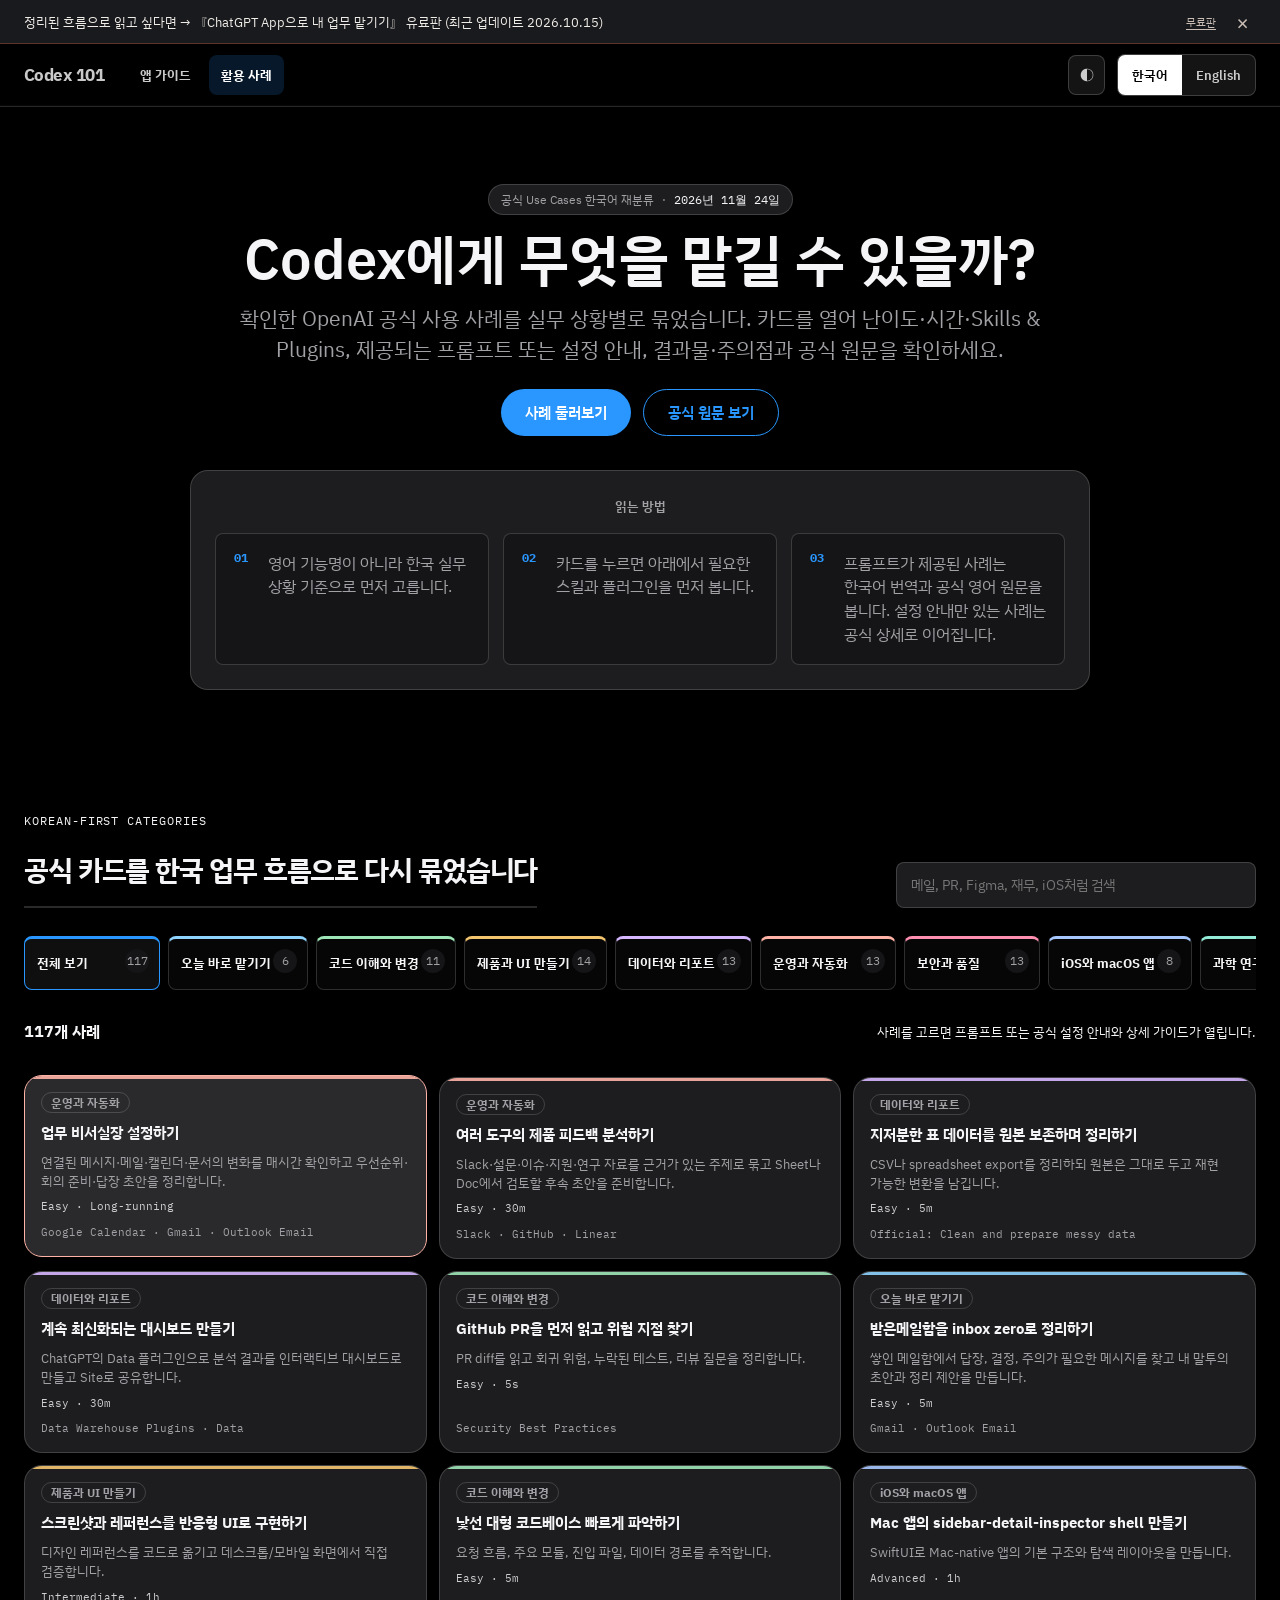
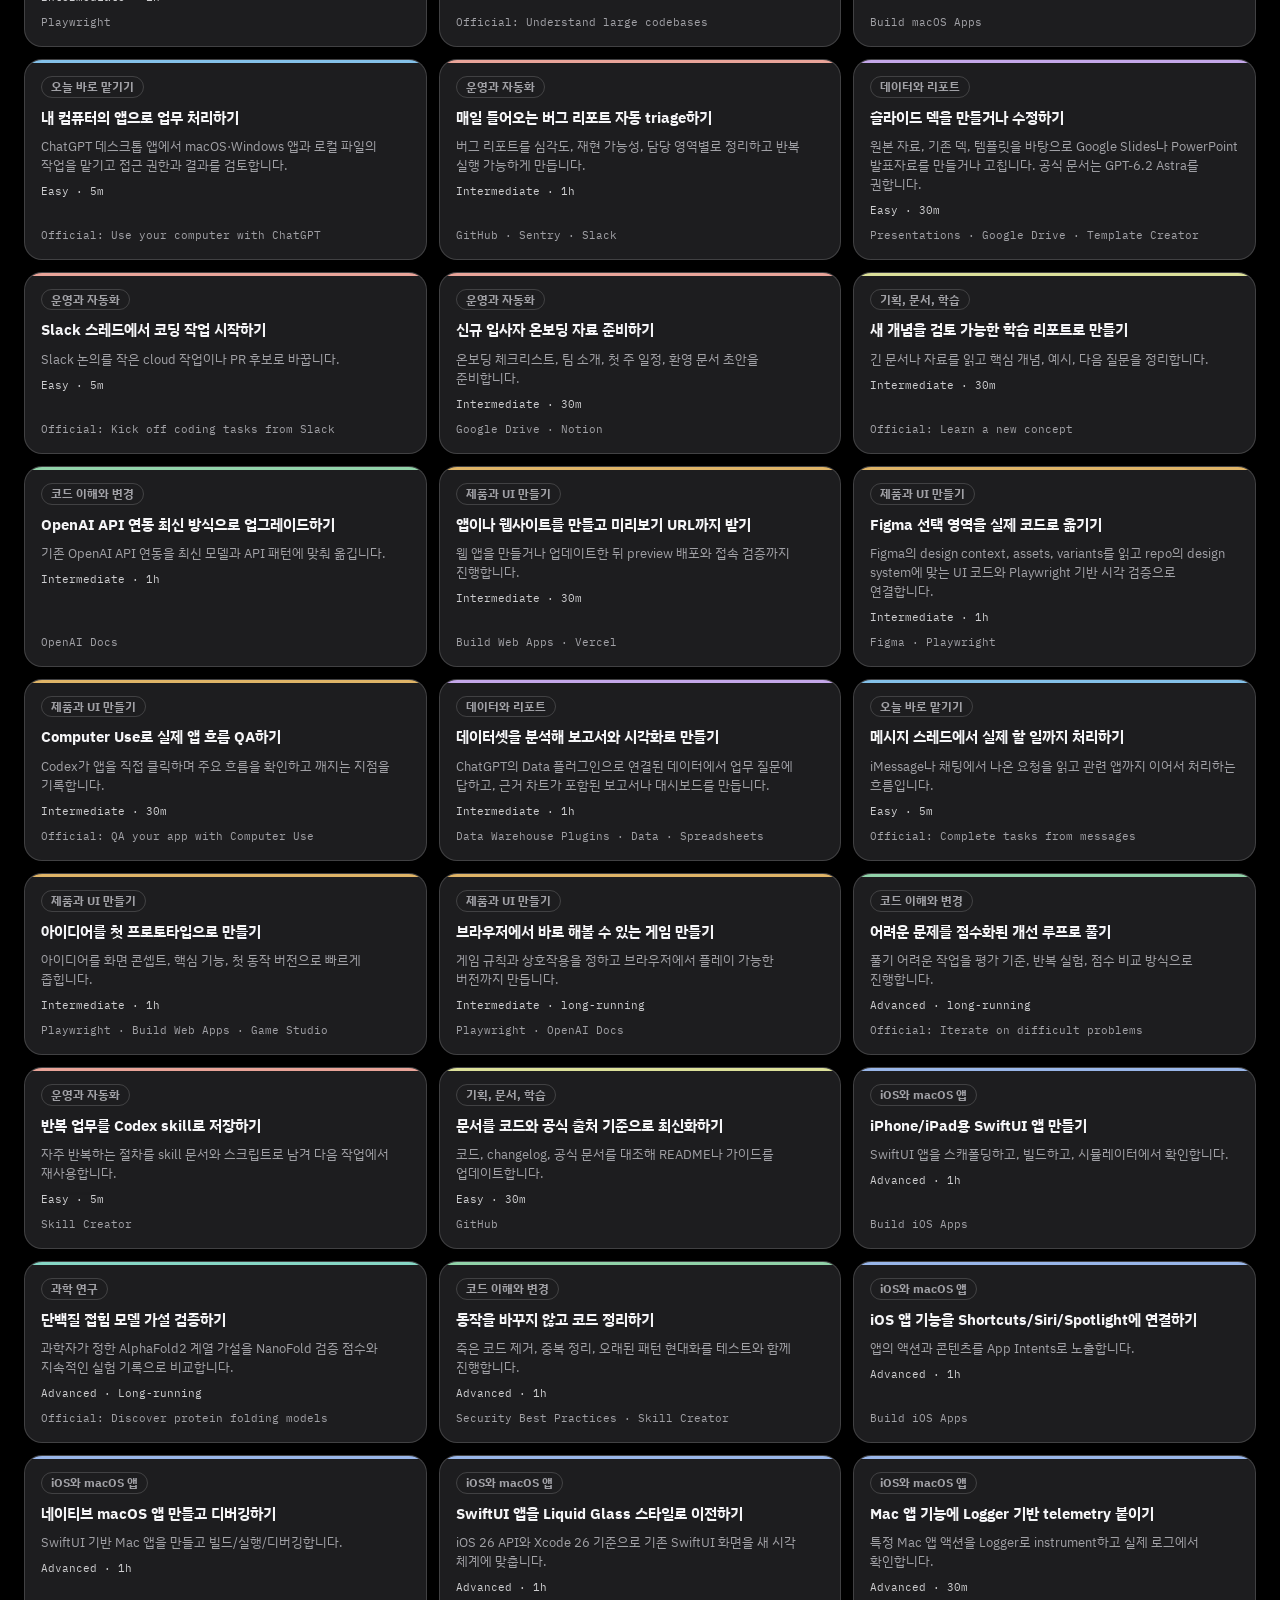
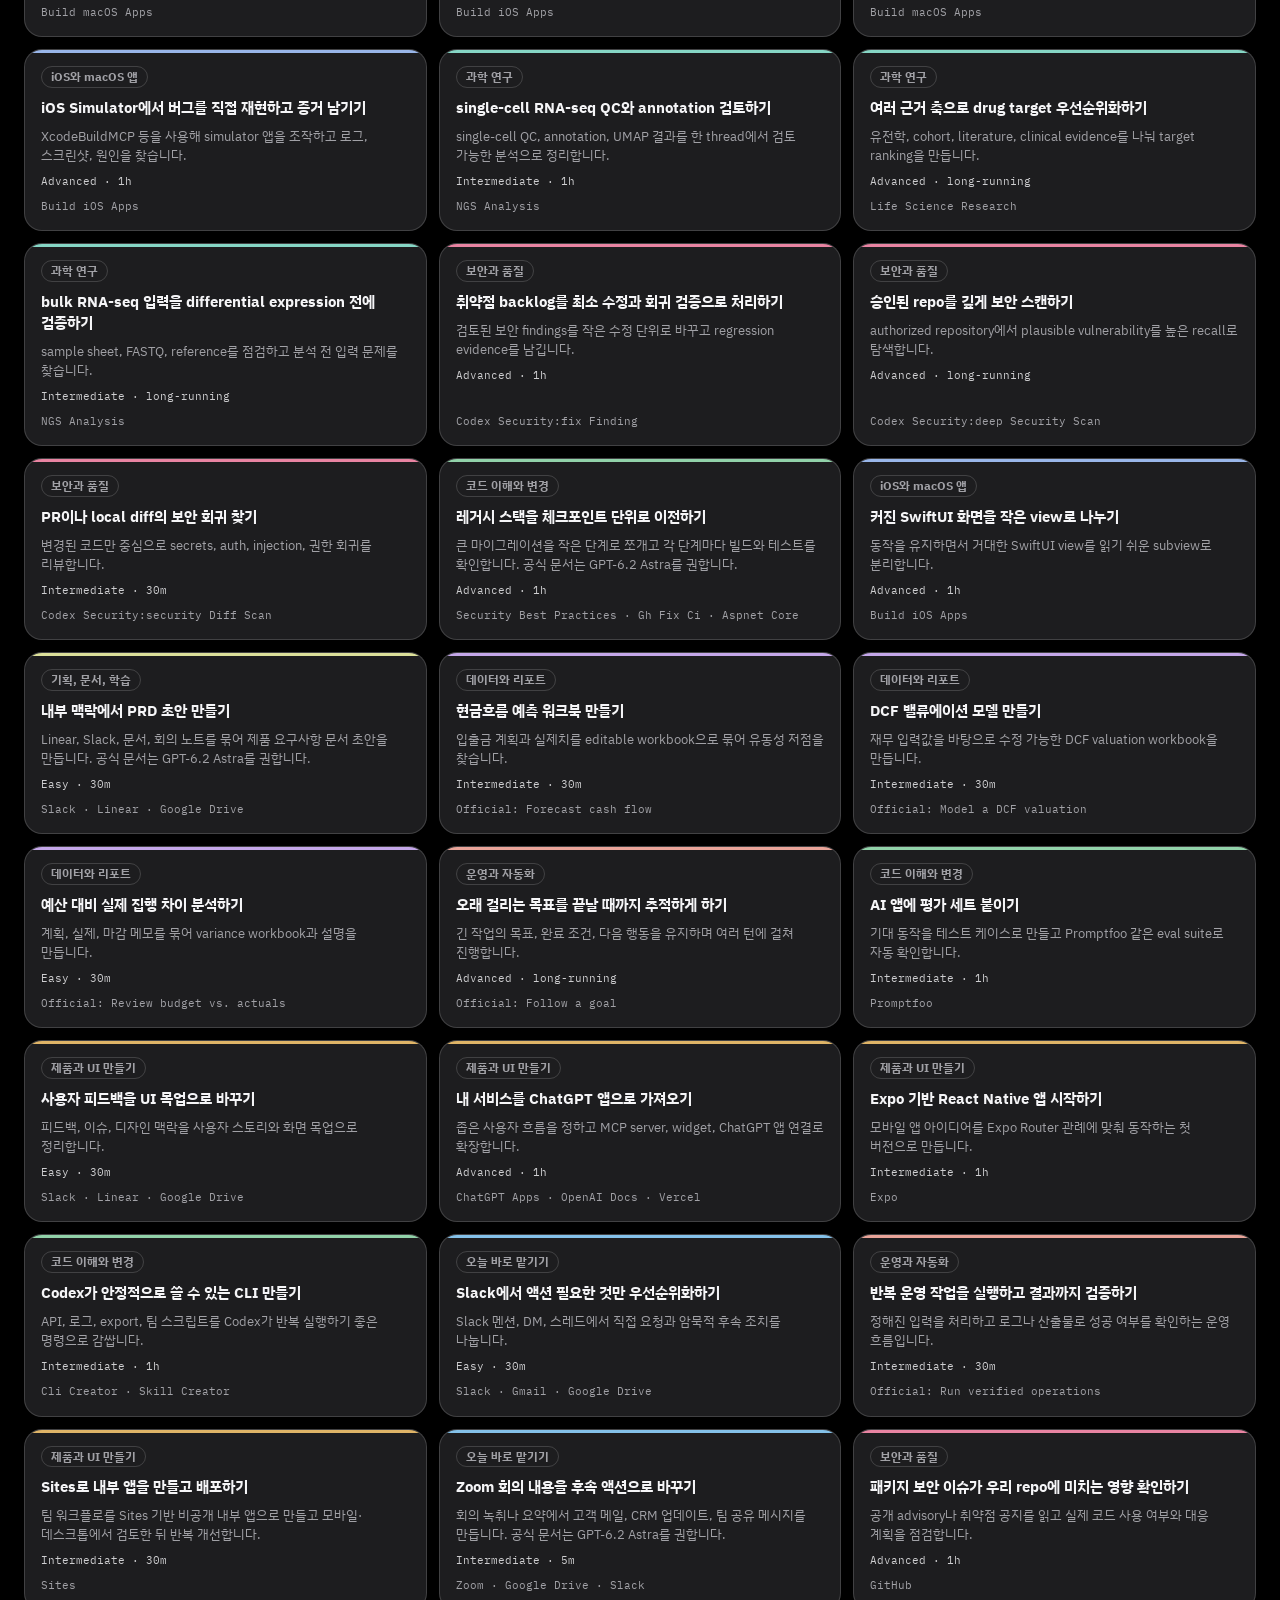
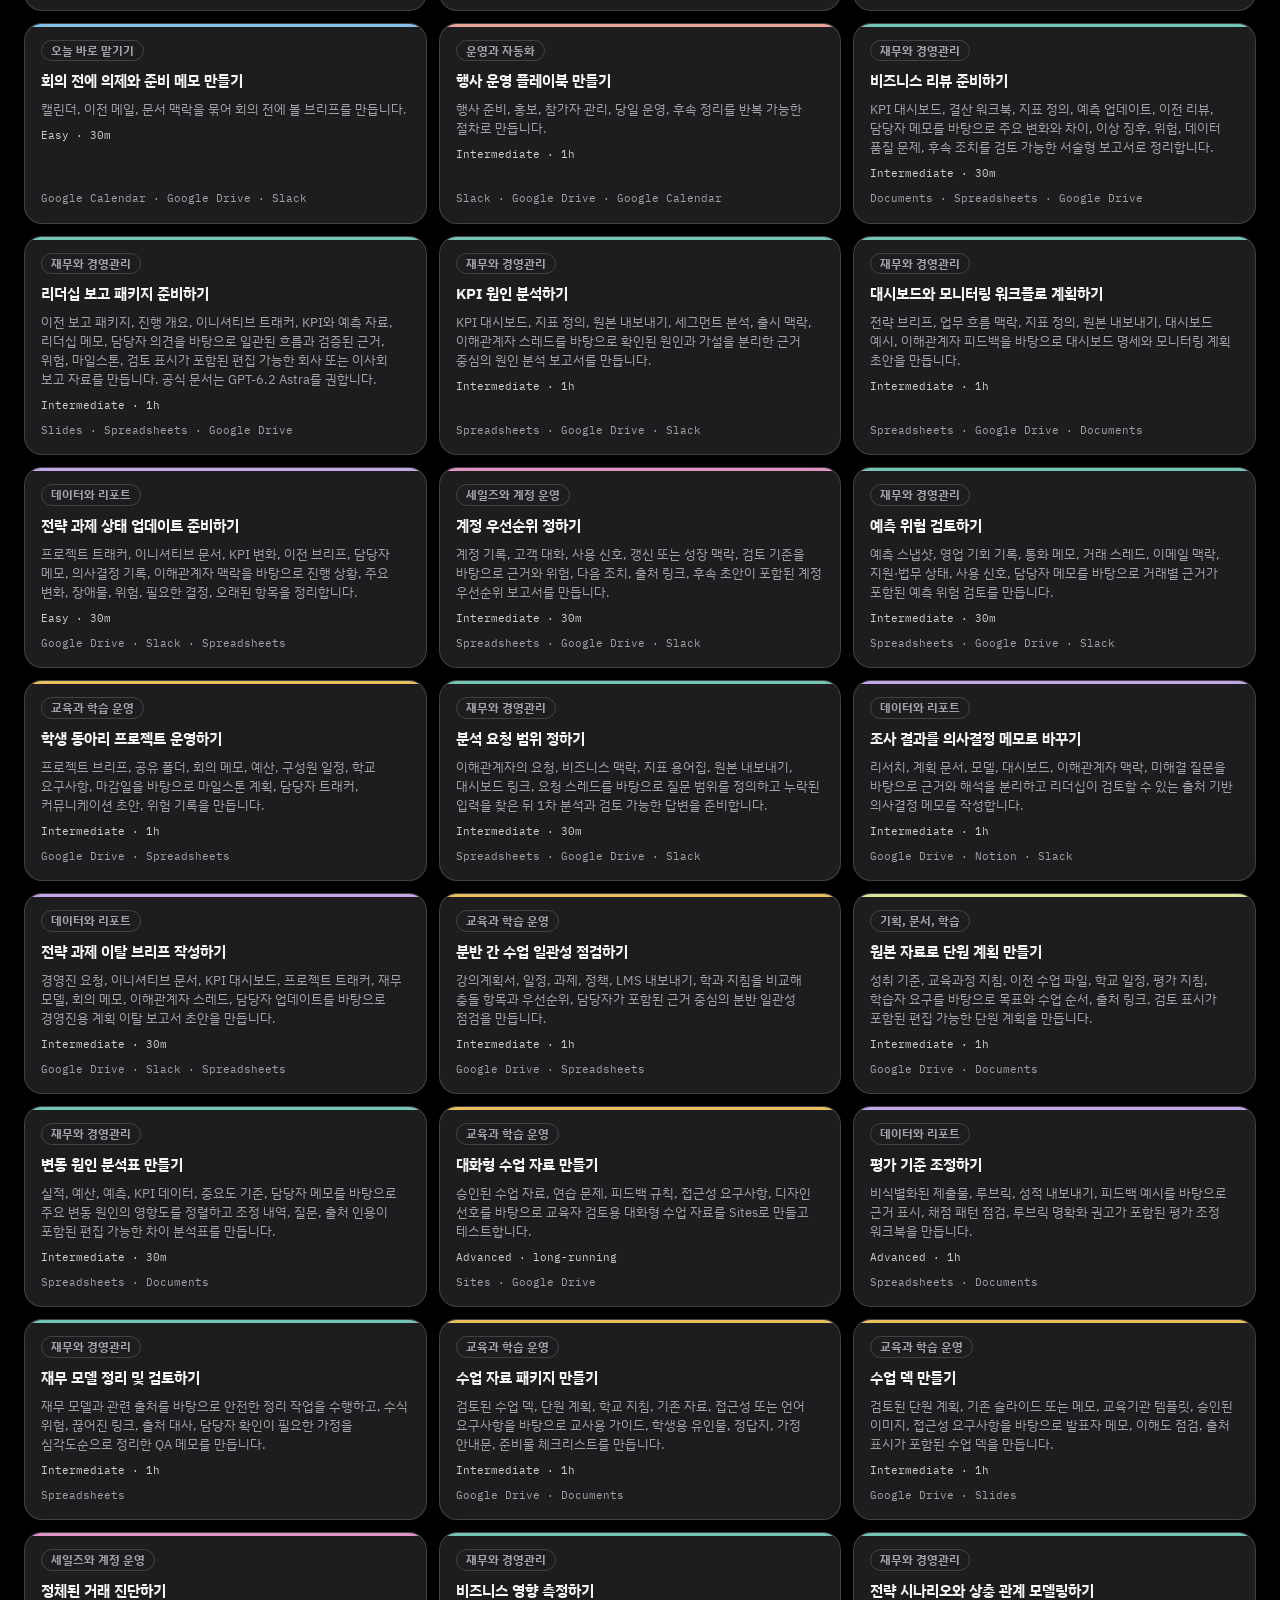
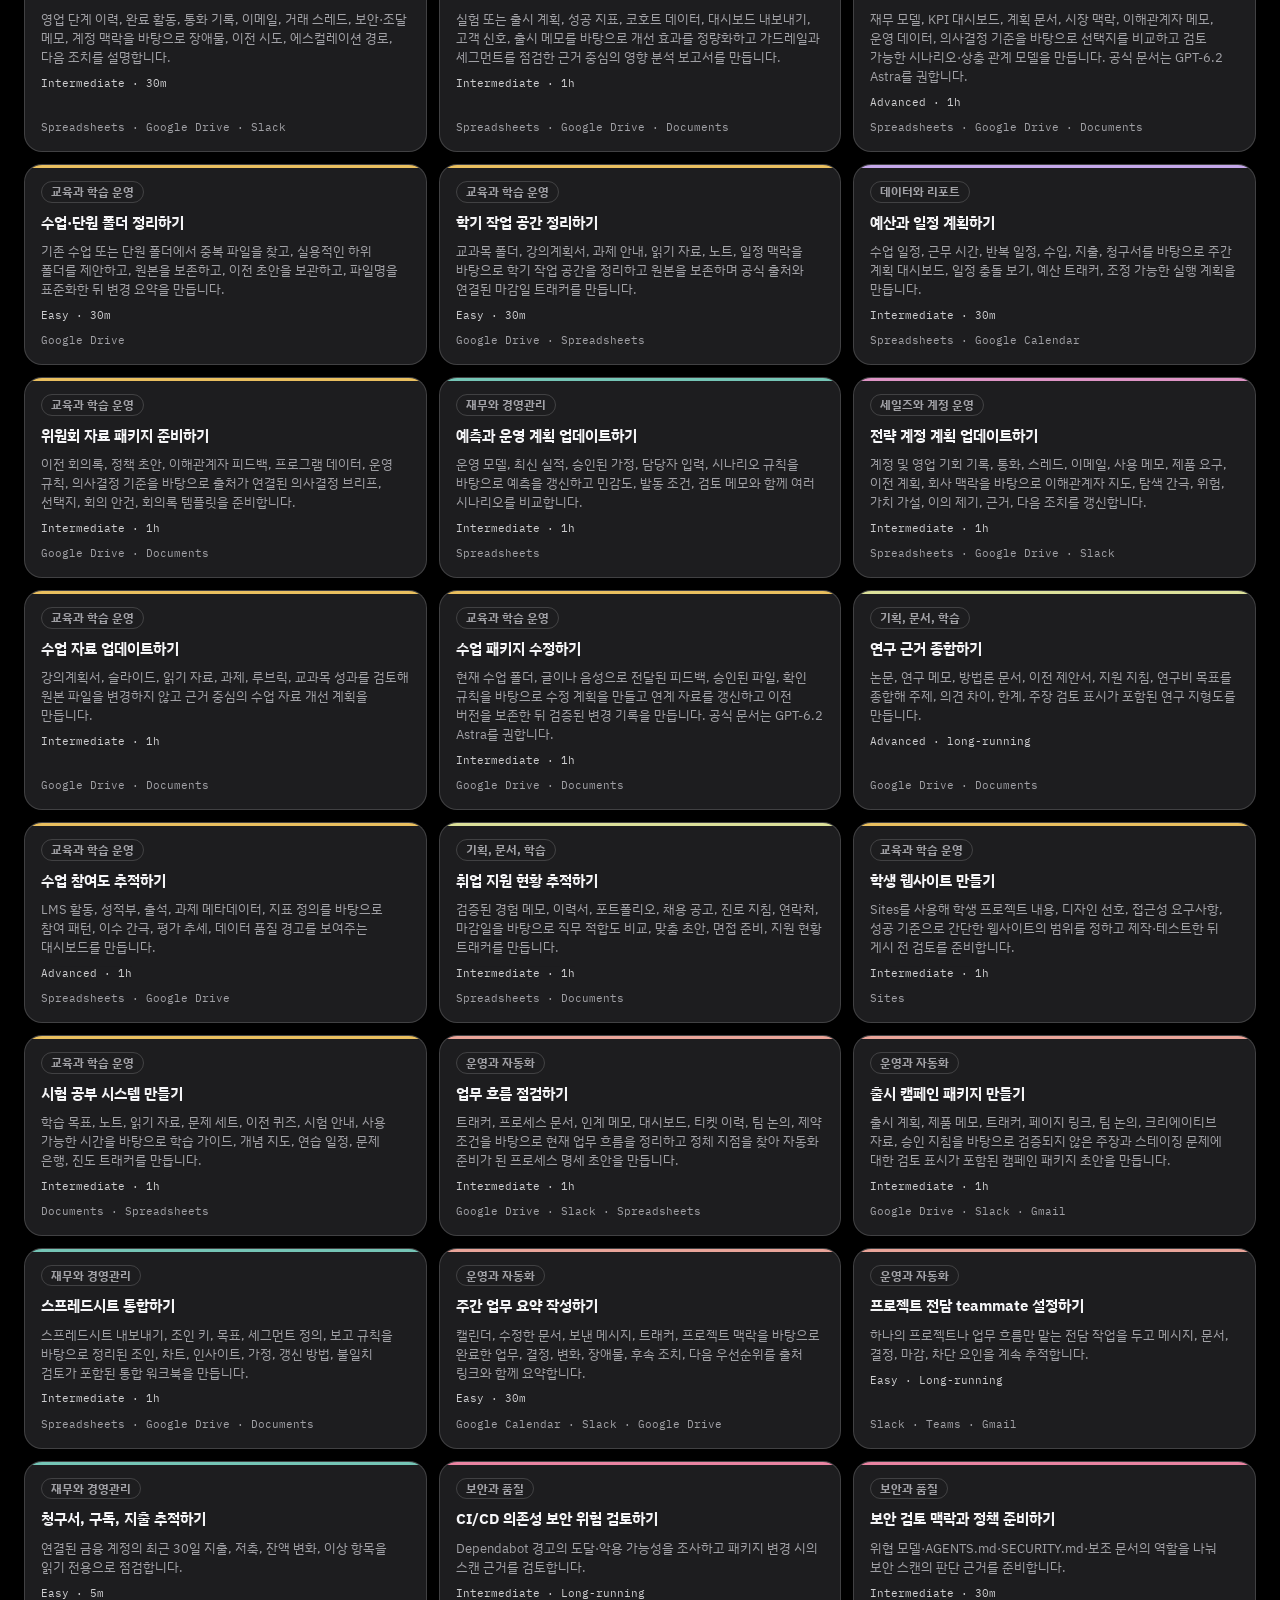
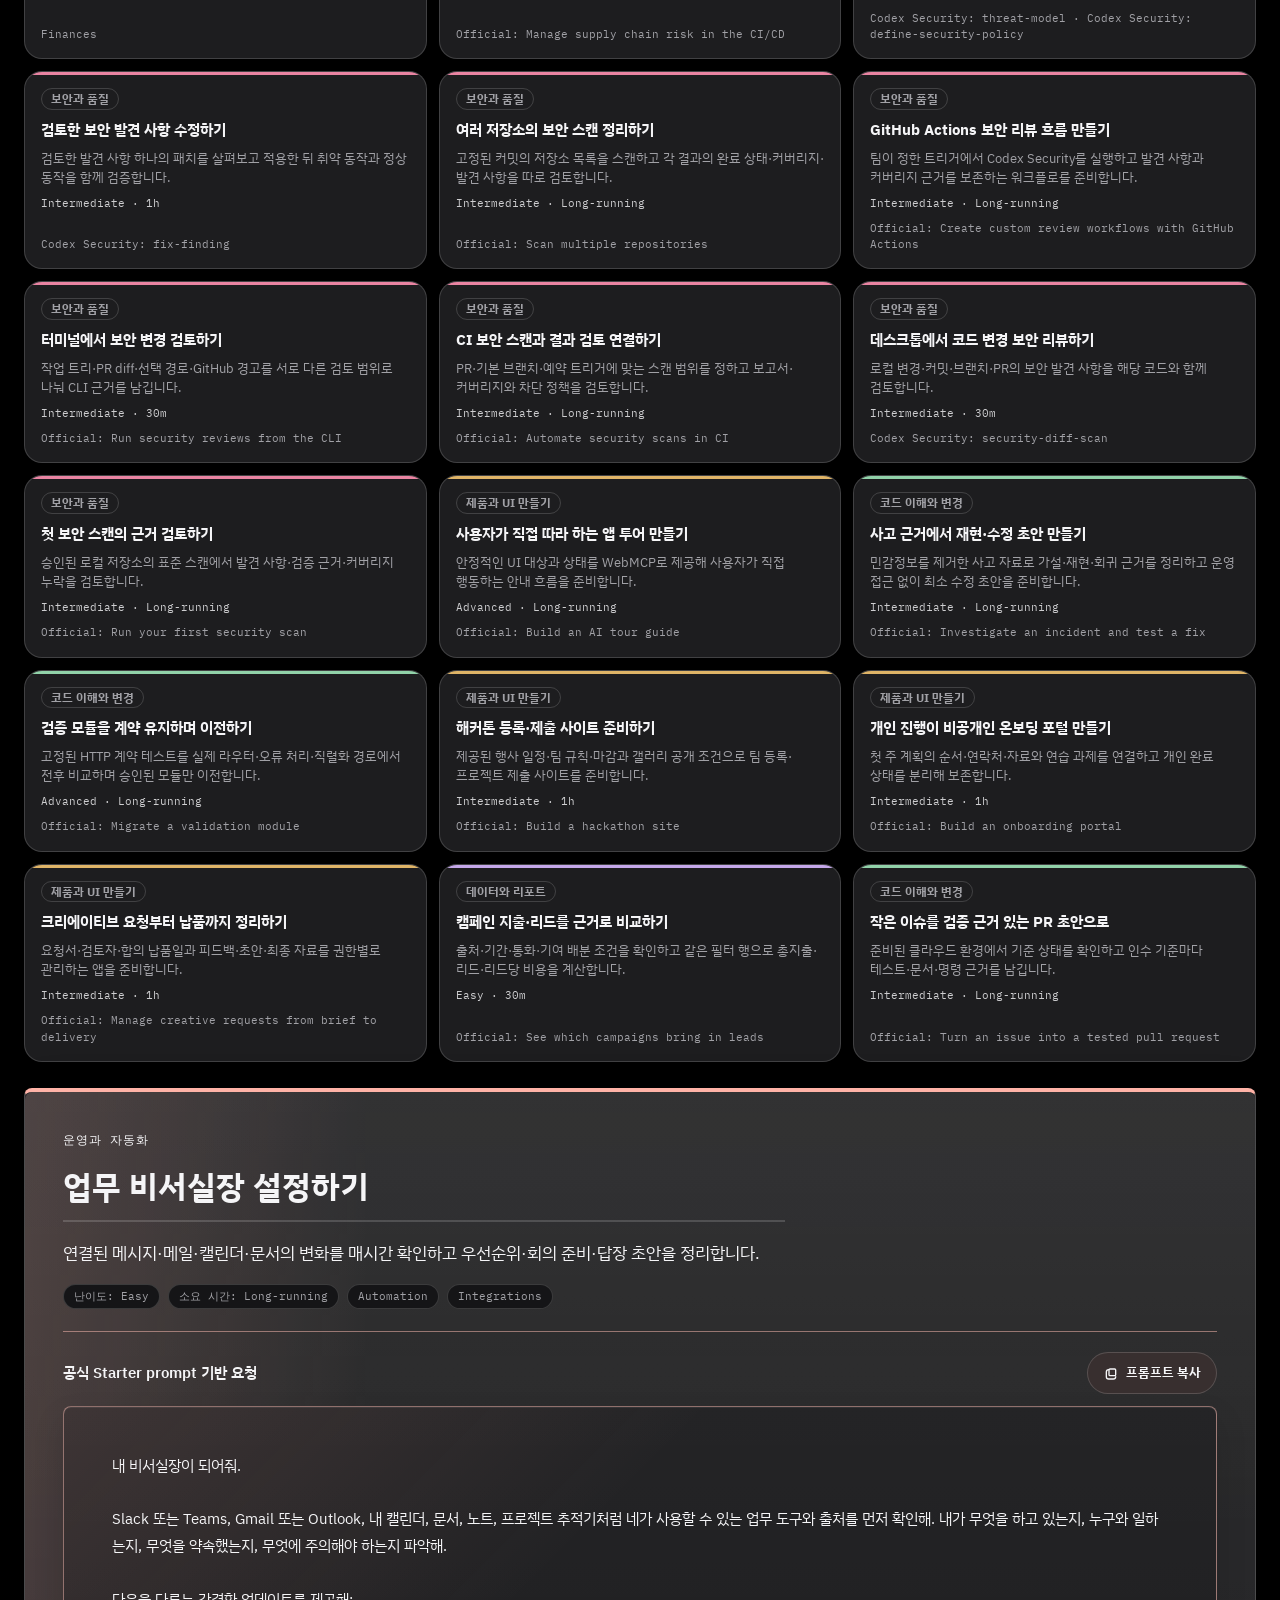
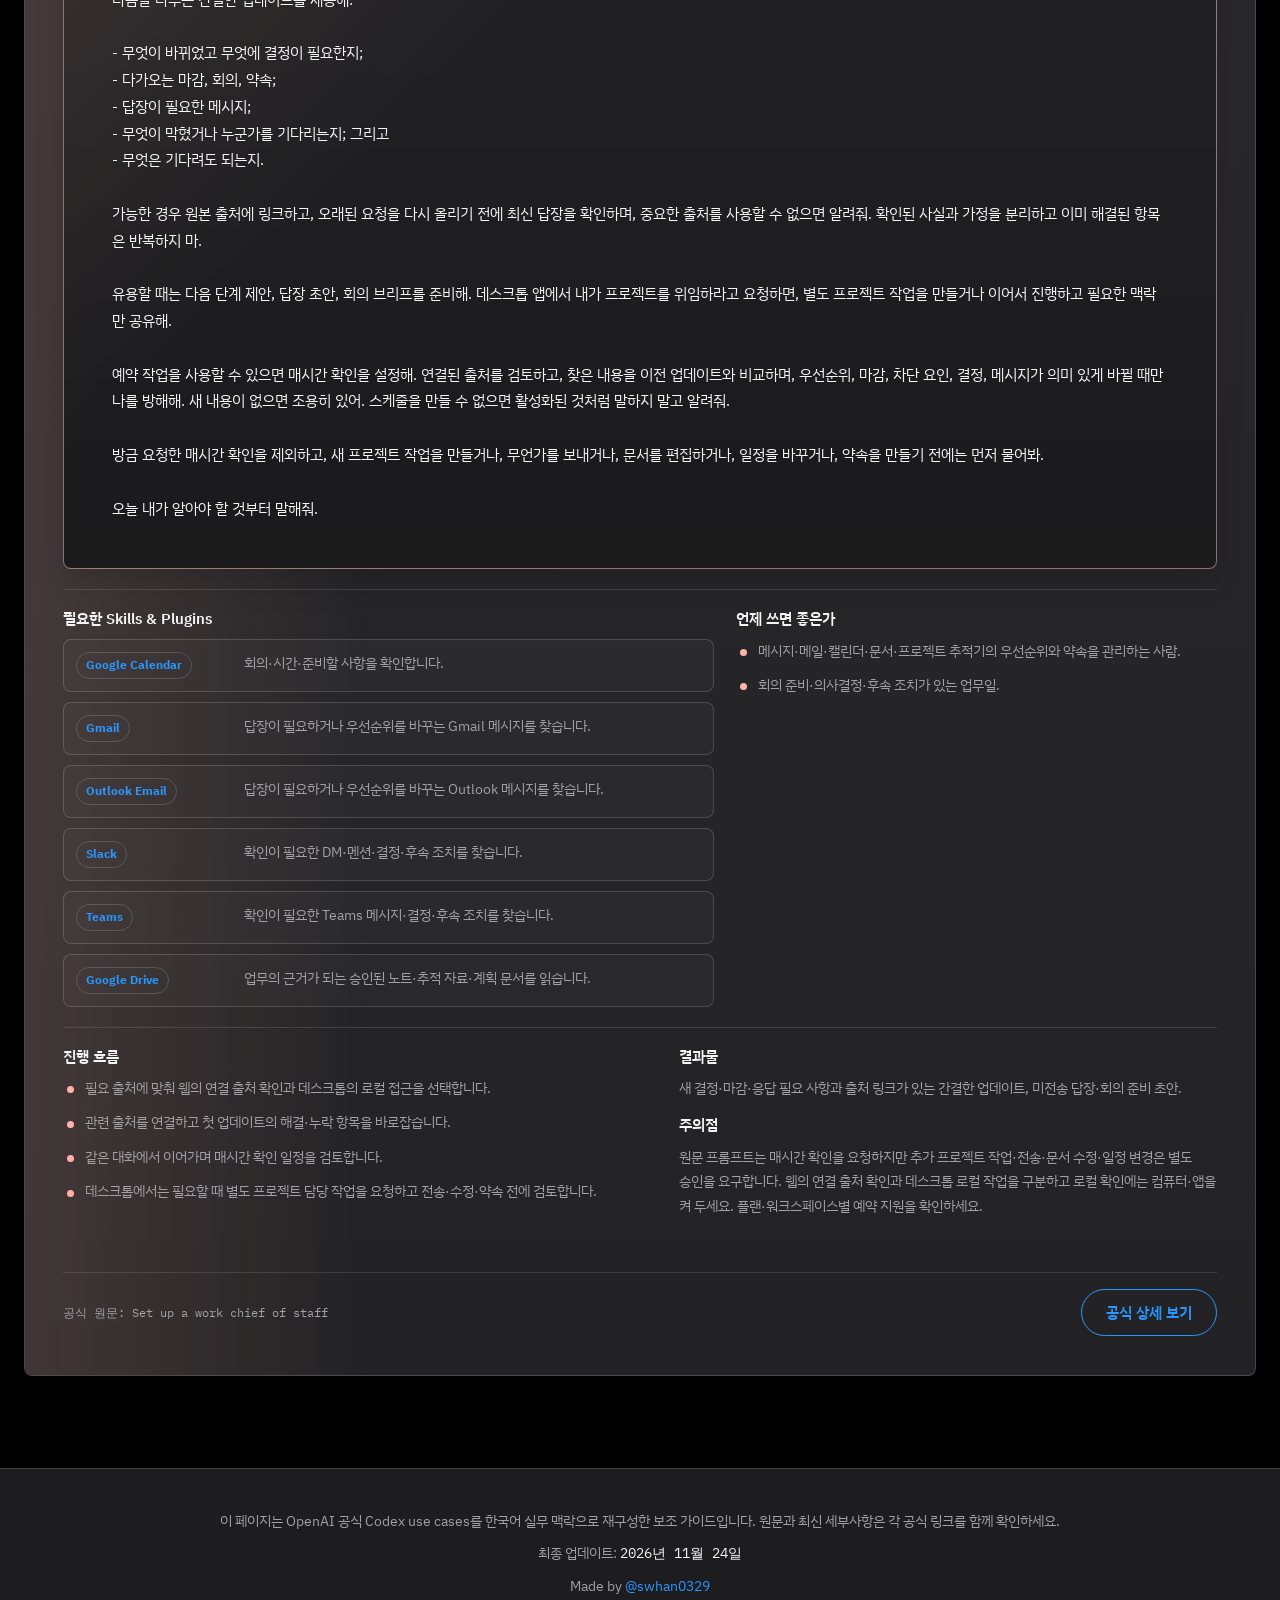
==== commit 968224fe: "docs: refresh Codex CLI and Data use cases" ====
--- a/use-cases.html
+++ b/use-cases.html
@@ -17,10 +17,10 @@
     <link
         href="https://fonts.googleapis.com/css2?family=IBM+Plex+Mono:wght@400;500&family=IBM+Plex+Sans+KR:wght@400;500;600;700&family=Space+Grotesk:wght@500;700&display=swap"
         rel="stylesheet" />
-    <link rel="stylesheet" href="style.css?v=20261118-mobile-reading" />
+    <link rel="stylesheet" href="style.css?v=20261124-recent-updates" />
 </head>
 
-<body data-page="use-cases" data-updated="2026-11-19">
+<body data-page="use-cases" data-updated="2026-11-24">
     <a class="skip-link" href="#use-case-browser" data-i18n="skip_to_content">본문으로 바로가기</a>
     <script src="ebook-banner.js?v=20261016-ebook-banner"></script>
     <nav class="top-bar">
@@ -52,7 +52,7 @@
                     <p class="hero-badge">
                         <span data-i18n="use_cases_hero_badge">공식 Use Cases 한국어 재분류</span>
                         <span aria-hidden="true"> · </span>
-                        <span class="live-date" data-date-format="long">2026년 11월 19일</span>
+                        <span class="live-date" data-date-format="long">2026년 11월 24일</span>
                     </p>
                     <h1 class="use-case-title" data-i18n="use_cases_hero_title">Codex에게 무엇을 맡길 수 있을까?</h1>
                     <p class="use-case-lead" data-i18n="use_cases_hero_lead">확인한 OpenAI 공식 사용 사례를 실무 상황별로 묶었습니다. 카드를 열어 난이도·시간·Skills & Plugins, 제공되는 프롬프트 또는 설정 안내, 결과물·주의점과 공식 원문을 확인하세요.</p>
@@ -126,14 +126,14 @@
             <p class="footer-contrib" data-i18n="use_cases_footer_contrib">이 페이지는 OpenAI 공식 Codex use cases를 한국어 실무 맥락으로 재구성한 보조 가이드입니다. 원문과 최신 세부사항은 각 공식 링크를 함께 확인하세요.</p>
             <p class="footer-meta">
                 <span data-i18n="footer_date_prefix">최종 업데이트</span>:
-                <span class="live-date" data-date-format="long">2026년 11월 19일</span>
+                <span class="live-date" data-date-format="long">2026년 11월 24일</span>
             </p>
             <p class="footer-meta">Made by <a href="https://github.com/swhan0329" target="_blank">@swhan0329</a></p>
         </div>
     </footer>
 
-    <script src="i18n.js?v=20261124-remove-notices"></script>
-    <script src="use-cases-data.js?v=20261119-retired-case"></script>
+    <script src="i18n.js?v=20261124-cli172-data"></script>
+    <script src="use-cases-data.js?v=20261124-cli172-data"></script>
     <script src="app.js?v=20261118-mobile-reading"></script>
 </body>
 
--- a/style.css
+++ b/style.css
@@ -7243,14 +7243,55 @@
 .app-signin-step { margin-top: 16px; }
 .app-signin-step .install-path-note { margin-top: 10px; }
 
-/* Keep the expanded archive aligned with the current changelog. */
-body[data-page="home"] .changelog-history { margin-top: 24px; overflow: hidden; }
-.changelog-history summary { padding: 18px 20px; line-height: 1.5; }
+/* Give recent updates their own date column and keep the archive secondary. */
+body[data-page="home"] .changelog-head {
+    flex-wrap: wrap;
+    align-items: baseline;
+    row-gap: 6px;
+}
+
+body[data-page="home"] .changelog-recent li {
+    grid-template-columns: 7rem minmax(0, 1fr);
+    gap: 16px;
+    align-items: baseline;
+}
+
+.changelog-recent time {
+    color: var(--text-dim);
+    font-size: .875rem;
+    font-variant-numeric: tabular-nums;
+}
+
+.changelog-recent h3,
+.changelog-history h3 {
+    margin: 0;
+    color: var(--text);
+    font-size: 1rem;
+    line-height: 1.45;
+}
+
+.changelog-recent h3 a {
+    color: inherit;
+    text-decoration: underline;
+    text-decoration-color: var(--text-dim);
+    text-underline-offset: .18em;
+}
+
+.changelog-recent h3 a:hover { color: var(--accent-light); }
+
+.changelog-recent p {
+    margin: 4px 0 0;
+    color: var(--text-dim);
+    font-size: .9rem;
+    line-height: 1.6;
+    word-break: keep-all;
+    overflow-wrap: anywhere;
+}
+
+body[data-page="home"] .changelog-history { margin-block: 20px 0; }
 .changelog-history summary:hover { background: var(--bg-hover); }
-.changelog-history summary:focus-visible { outline: 2px solid var(--accent-light); outline-offset: -4px; }
-.changelog-history[open] summary { border-bottom: 1px solid var(--line-soft); }
-.changelog-history .changelog-list { padding: 0 20px 8px; }
 .changelog-history .changelog-list li:last-child { border-bottom: 0; }
+.changelog-history .changelog-list + h3 { margin-top: 20px; }
 body[data-page="home"] .changelog-section .changelog-list :is(strong, span) {
     min-width: 0;
     font-size: .875rem;
@@ -7259,13 +7300,11 @@
     overflow-wrap: anywhere;
 }
 @media (max-width: 900px) {
-    body[data-page="home"] .changelog-list li {
+    body[data-page="home"] :is(.changelog-list, .changelog-recent) li {
         grid-template-columns: minmax(0, 1fr);
-        gap: 8px;
-        padding: 16px 0;
-    }
-    .changelog-history summary { padding: 16px; }
-    .changelog-history .changelog-list { padding: 0 16px 4px; }
+        gap: 6px;
+        padding: 12px 0;
+    }
 }
 
 /* Keep terminal and editor references outside the main app setup sequence. */
